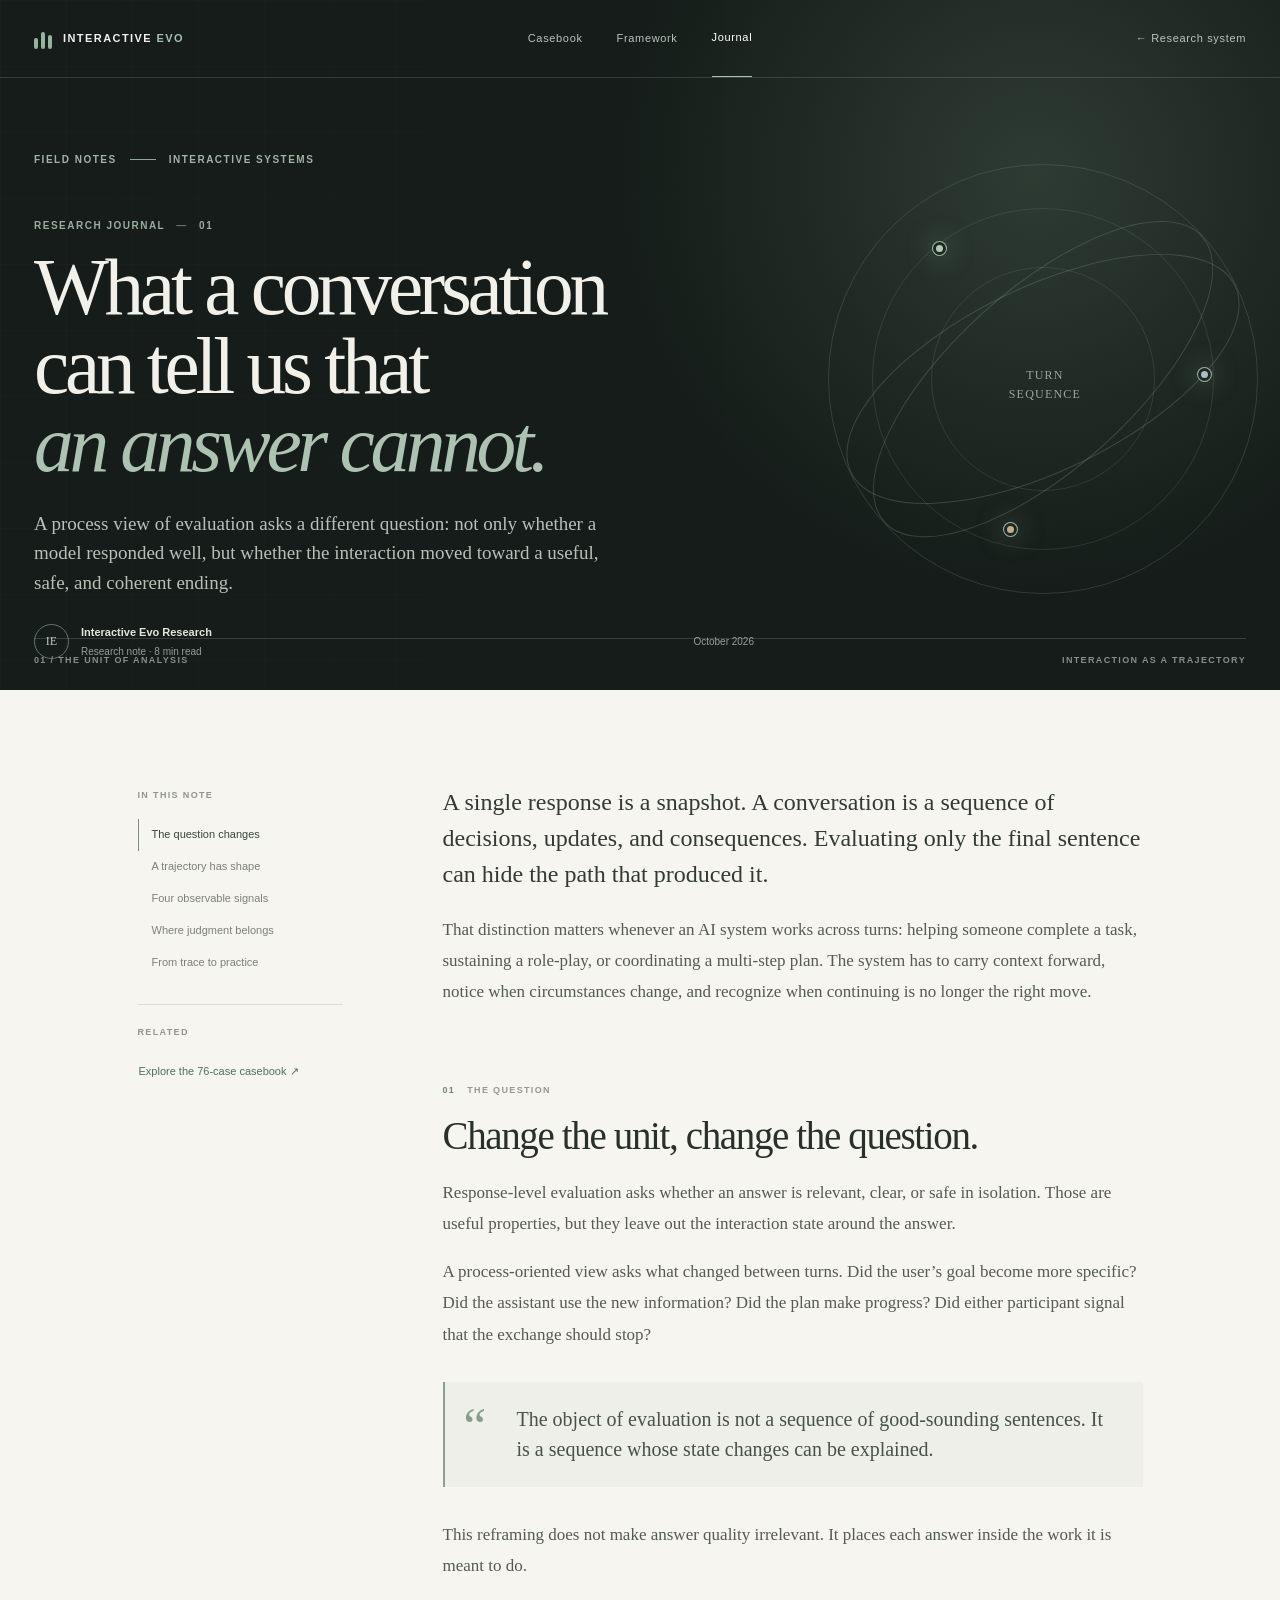
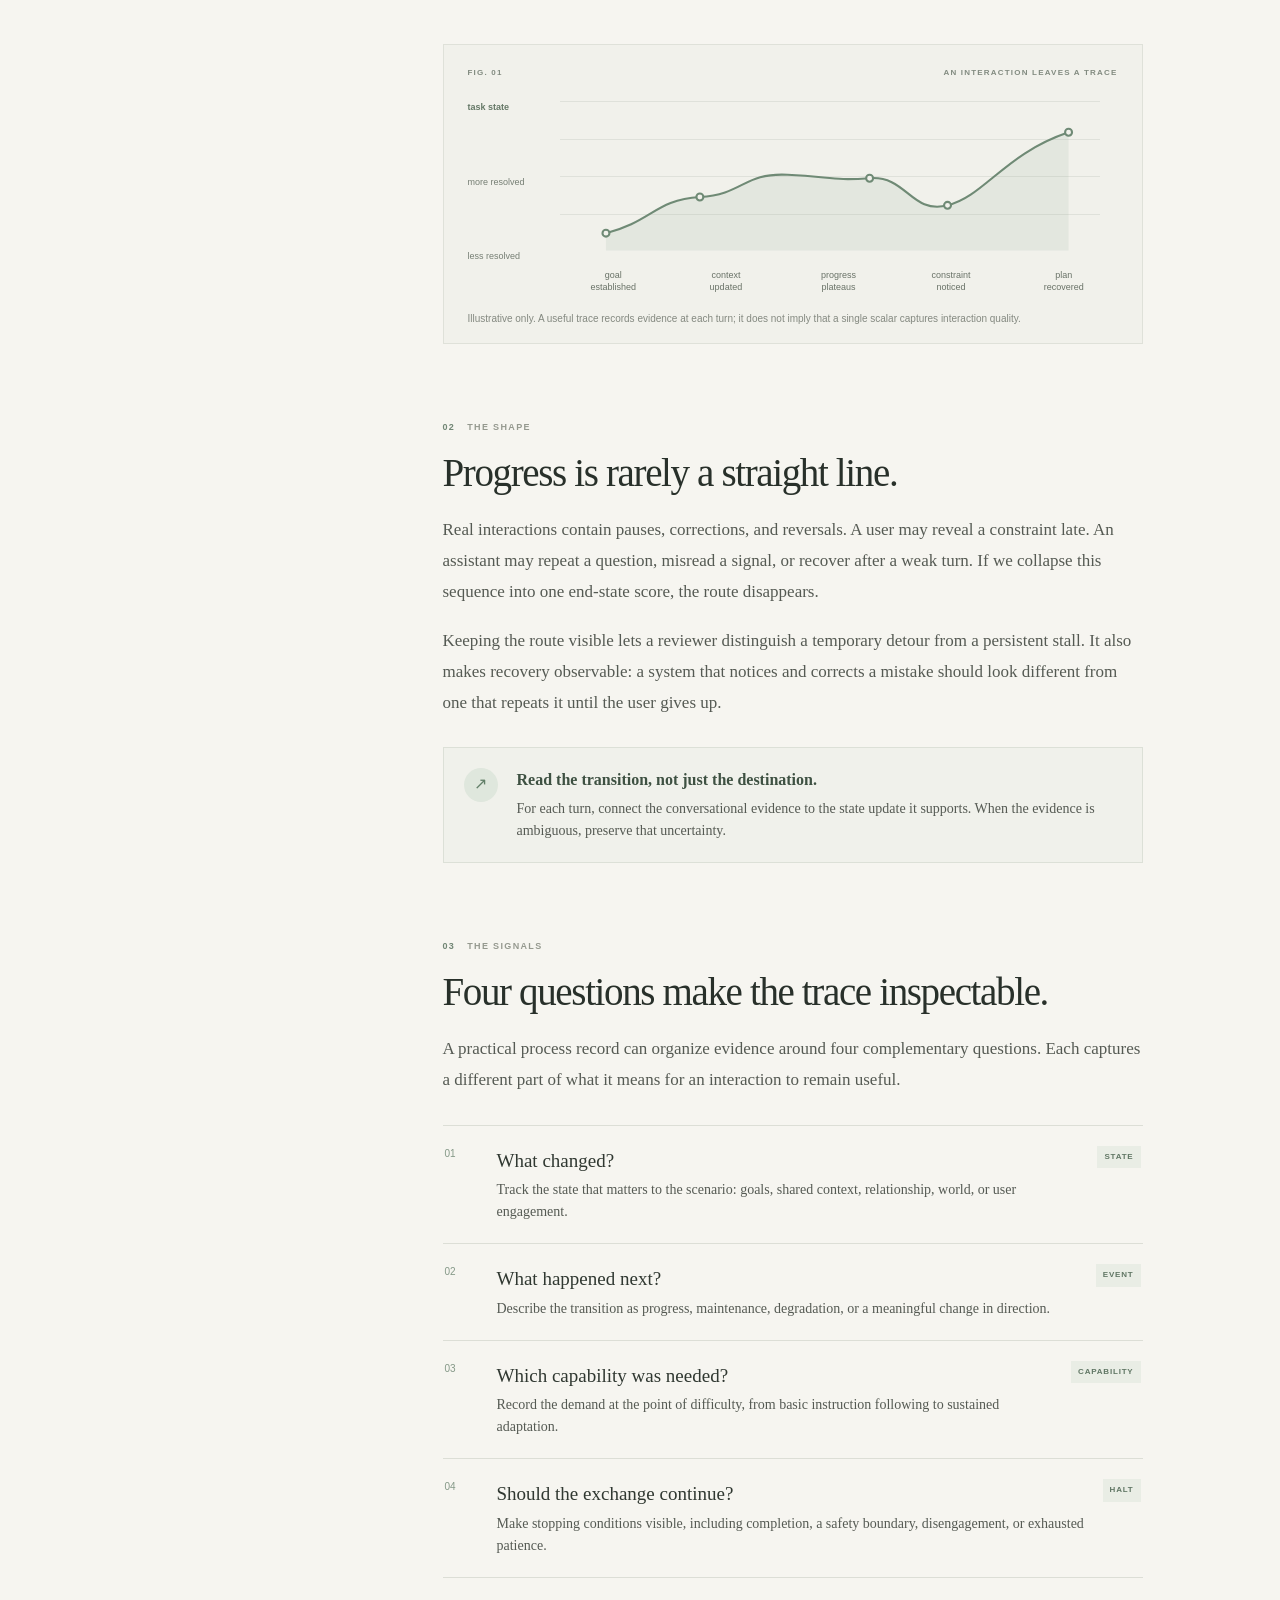
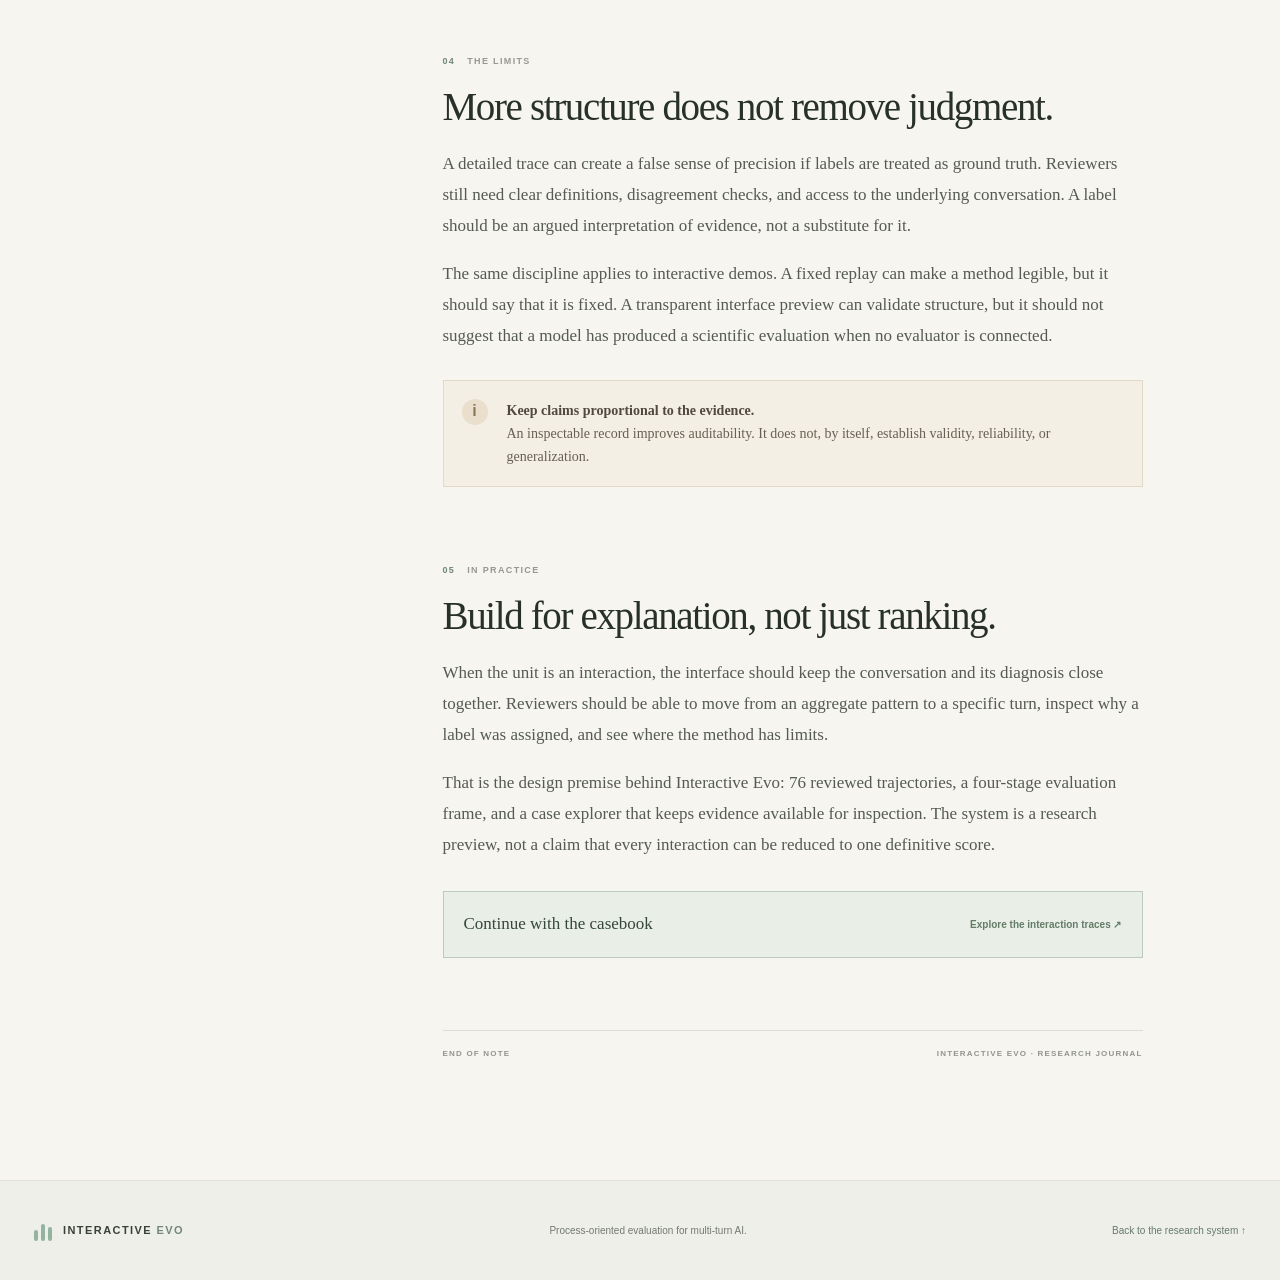
==== research.html @ 6bf9aa7a "Add research journal and Pages deployment guidance" ====
<!doctype html>
<html lang="en">
<head>
  <meta charset="utf-8" />
  <meta name="viewport" content="width=device-width, initial-scale=1" />
  <meta name="description" content="Research notes on evaluating multi-turn AI interactions as trajectories, not isolated answers." />
  <meta name="theme-color" content="#f6f5f0" />
  <link rel="icon" href="./assets/favicon.svg" type="image/svg+xml" />
  <link rel="stylesheet" href="./styles.css" />
  <link rel="stylesheet" href="./research.css" />
  <title>Research Journal — Interactive Evo</title>
</head>
<body class="journal-page">
  <a class="skip-link" href="#article">Skip to article</a>
  <header class="journal-header">
    <a class="journal-brand" href="./index.html"><span class="brand-glyph" aria-hidden="true"><i></i><i></i><i></i></span><span>INTERACTIVE <b>EVO</b></span></a>
    <nav aria-label="Primary navigation"><a href="./index.html#cases">Casebook</a><a href="./index.html#framework">Framework</a><a class="current" href="./research.html">Journal</a></nav>
    <a class="journal-back" href="./index.html">← Research system</a>
  </header>

  <main id="article">
    <section class="journal-hero">
      <div class="journal-hero-inner">
        <div class="journal-kicker"><span>FIELD NOTES</span><i></i><span>INTERACTIVE SYSTEMS</span></div>
        <p class="journal-series">RESEARCH JOURNAL <span>—</span> 01</p>
        <h1>What a conversation<br />can tell us that<br /><em>an answer cannot.</em></h1>
        <p class="journal-deck">A process view of evaluation asks a different question: not only whether a model responded well, but whether the interaction moved toward a useful, safe, and coherent ending.</p>
        <div class="journal-byline"><div class="author-mark">IE</div><div><strong>Interactive Evo Research</strong><span>Research note · 8 min read</span></div><time datetime="2026-10">October 2026</time></div>
      </div>
      <div class="hero-orbit" aria-hidden="true"><div class="orbit-ring ring-one"></div><div class="orbit-ring ring-two"></div><div class="orbit-node node-a"></div><div class="orbit-node node-b"></div><div class="orbit-node node-c"></div><span>turn<br />sequence</span></div>
      <div class="journal-hero-foot"><span>01 / THE UNIT OF ANALYSIS</span><span>INTERACTION AS A TRAJECTORY</span></div>
    </section>

    <div class="article-layout">
      <aside class="article-aside"><p class="aside-label">IN THIS NOTE</p><a class="active" href="#question">The question changes</a><a href="#trajectory">A trajectory has shape</a><a href="#signals">Four observable signals</a><a href="#limits">Where judgment belongs</a><a href="#practice">From trace to practice</a><div class="aside-rule"></div><p class="aside-label">RELATED</p><a class="related-link" href="./index.html#cases">Explore the 76-case casebook ↗</a></aside>

      <article class="article-body">
        <p class="article-lead">A single response is a snapshot. A conversation is a sequence of decisions, updates, and consequences. Evaluating only the final sentence can hide the path that produced it.</p>
        <p>That distinction matters whenever an AI system works across turns: helping someone complete a task, sustaining a role-play, or coordinating a multi-step plan. The system has to carry context forward, notice when circumstances change, and recognize when continuing is no longer the right move.</p>

        <section id="question" class="article-section"><div class="section-marker">01 <span>THE QUESTION</span></div><h2>Change the unit, change the question.</h2><p>Response-level evaluation asks whether an answer is relevant, clear, or safe in isolation. Those are useful properties, but they leave out the interaction state around the answer.</p><p>A process-oriented view asks what changed between turns. Did the user’s goal become more specific? Did the assistant use the new information? Did the plan make progress? Did either participant signal that the exchange should stop?</p>
          <blockquote><span>“</span><p>The object of evaluation is not a sequence of good-sounding sentences. It is a sequence whose state changes can be explained.</p></blockquote>
          <p>This reframing does not make answer quality irrelevant. It places each answer inside the work it is meant to do.</p>
        </section>

        <figure class="trajectory-figure"><div class="figure-heading"><span>FIG. 01</span><span>AN INTERACTION LEAVES A TRACE</span></div><div class="trajectory-plot"><div class="plot-y"><span>task state</span><i>more resolved</i><i>less resolved</i></div><div class="plot-main"><div class="plot-grid"><i></i><i></i><i></i><i></i></div><svg viewBox="0 0 720 230" role="img" aria-label="Illustrative interaction trajectory showing progress, a plateau and recovery"><path class="plot-area" d="M25 190 C90 174 96 142 160 138 S222 103 286 106 S350 115 404 111 S463 163 516 150 S598 76 690 45 L690 215 L25 215 Z"/><path class="plot-line" d="M25 190 C90 174 96 142 160 138 S222 103 286 106 S350 115 404 111 S463 163 516 150 S598 76 690 45"/><circle cx="25" cy="190" r="5"/><circle cx="160" cy="138" r="5"/><circle cx="404" cy="111" r="5"/><circle cx="516" cy="150" r="5"/><circle cx="690" cy="45" r="5"/></svg><div class="plot-labels"><span>goal<br />established</span><span>context<br />updated</span><span>progress<br />plateaus</span><span>constraint<br />noticed</span><span>plan<br />recovered</span></div></div></div><figcaption>Illustrative only. A useful trace records evidence at each turn; it does not imply that a single scalar captures interaction quality.</figcaption></figure>

        <section id="trajectory" class="article-section"><div class="section-marker">02 <span>THE SHAPE</span></div><h2>Progress is rarely a straight line.</h2><p>Real interactions contain pauses, corrections, and reversals. A user may reveal a constraint late. An assistant may repeat a question, misread a signal, or recover after a weak turn. If we collapse this sequence into one end-state score, the route disappears.</p><p>Keeping the route visible lets a reviewer distinguish a temporary detour from a persistent stall. It also makes recovery observable: a system that notices and corrects a mistake should look different from one that repeats it until the user gives up.</p><div class="note-card"><span class="note-icon">↗</span><div><strong>Read the transition, not just the destination.</strong><p>For each turn, connect the conversational evidence to the state update it supports. When the evidence is ambiguous, preserve that uncertainty.</p></div></div></section>

        <section id="signals" class="article-section"><div class="section-marker">03 <span>THE SIGNALS</span></div><h2>Four questions make the trace inspectable.</h2><p>A practical process record can organize evidence around four complementary questions. Each captures a different part of what it means for an interaction to remain useful.</p><div class="signal-list"><article><span>01</span><div><h3>What changed?</h3><p>Track the state that matters to the scenario: goals, shared context, relationship, world, or user engagement.</p></div><b>STATE</b></article><article><span>02</span><div><h3>What happened next?</h3><p>Describe the transition as progress, maintenance, degradation, or a meaningful change in direction.</p></div><b>EVENT</b></article><article><span>03</span><div><h3>Which capability was needed?</h3><p>Record the demand at the point of difficulty, from basic instruction following to sustained adaptation.</p></div><b>CAPABILITY</b></article><article><span>04</span><div><h3>Should the exchange continue?</h3><p>Make stopping conditions visible, including completion, a safety boundary, disengagement, or exhausted patience.</p></div><b>HALT</b></article></div></section>

        <section id="limits" class="article-section"><div class="section-marker">04 <span>THE LIMITS</span></div><h2>More structure does not remove judgment.</h2><p>A detailed trace can create a false sense of precision if labels are treated as ground truth. Reviewers still need clear definitions, disagreement checks, and access to the underlying conversation. A label should be an argued interpretation of evidence, not a substitute for it.</p><p>The same discipline applies to interactive demos. A fixed replay can make a method legible, but it should say that it is fixed. A transparent interface preview can validate structure, but it should not suggest that a model has produced a scientific evaluation when no evaluator is connected.</p><div class="caution-card"><div class="caution-mark">i</div><p><strong>Keep claims proportional to the evidence.</strong><br />An inspectable record improves auditability. It does not, by itself, establish validity, reliability, or generalization.</p></div></section>

        <section id="practice" class="article-section"><div class="section-marker">05 <span>IN PRACTICE</span></div><h2>Build for explanation, not just ranking.</h2><p>When the unit is an interaction, the interface should keep the conversation and its diagnosis close together. Reviewers should be able to move from an aggregate pattern to a specific turn, inspect why a label was assigned, and see where the method has limits.</p><p>That is the design premise behind Interactive Evo: 76 reviewed trajectories, a four-stage evaluation frame, and a case explorer that keeps evidence available for inspection. The system is a research preview, not a claim that every interaction can be reduced to one definitive score.</p><a class="article-cta" href="./index.html#cases"><span>Continue with the casebook</span><b>Explore the interaction traces ↗</b></a></section>

        <div class="article-end"><span>END OF NOTE</span><span>INTERACTIVE EVO · RESEARCH JOURNAL</span></div>
      </article>
    </div>
  </main>
  <footer class="journal-footer"><a class="journal-brand" href="./index.html"><span class="brand-glyph" aria-hidden="true"><i></i><i></i><i></i></span><span>INTERACTIVE <b>EVO</b></span></a><p>Process-oriented evaluation for multi-turn AI.</p><a href="./index.html">Back to the research system ↑</a></footer>
</body>
</html>
---- styles.css ----
:root {
  --ink: #182022;
  --muted: #667173;
  --line: #d7dfdc;
  --paper: #f3f5f2;
  --white: #ffffff;
  --night: #090d0f;
  --night-soft: #10171a;
  --blue: #76a9d1;
  --blue-deep: #427ba5;
  --green: #7fa590;
  --green-dark: #587666;
  --sand: #b69a7e;
  --purple: #9a88a3;
  --red: #b66f68;
  --radius: 20px;
  --shadow: 0 26px 70px rgba(18, 28, 30, .11);
}

* { box-sizing: border-box; }
html { scroll-behavior: smooth; }
body { margin: 0; background: var(--paper); color: var(--ink); font: 16px/1.55 Inter, ui-sans-serif, -apple-system, BlinkMacSystemFont, "Segoe UI", sans-serif; -webkit-font-smoothing: antialiased; }
button, input, select, textarea { font: inherit; }
button, a { color: inherit; }
button { cursor: pointer; }
:focus-visible { outline: 3px solid #82b7df; outline-offset: 3px; }
[hidden] { display: none !important; }
.skip-link { position: fixed; left: 14px; top: -90px; z-index: 100; padding: 11px 15px; border-radius: 8px; background: white; }
.skip-link:focus { top: 14px; }
.section-shell { width: min(1240px, calc(100% - 64px)); margin: 0 auto; }
.section-index { padding-top: 102px; color: #778281; font-size: 12px; font-weight: 800; letter-spacing: .16em; }
.eyebrow { margin: 0 0 18px; color: var(--blue-deep); font-size: 12px; font-weight: 800; letter-spacing: .15em; }
.text-link { font-size: 12px; font-weight: 750; letter-spacing: .08em; text-decoration: none; text-transform: uppercase; }
.button { display: inline-flex; align-items: center; justify-content: center; gap: 24px; min-height: 50px; padding: 0 20px; border: 1px solid #5f98c7; border-radius: 9px; background: #5f98c7; color: white; font-size: 14px; font-weight: 750; text-decoration: none; transition: transform .2s, background .2s, border-color .2s; }
.button:hover { transform: translateY(-2px); background: #70a9d5; border-color: #70a9d5; }
.button-secondary { border-color: rgba(255, 255, 255, .25); background: rgba(255, 255, 255, .04); }
.button-compact { min-height: 40px; padding: 0 15px; font-size: 12px; }

.site-header { position: fixed; z-index: 50; inset: 0 0 auto; height: 72px; display: grid; grid-template-columns: 1fr auto 1fr; align-items: center; padding: 0 max(26px, calc((100vw - 1380px) / 2)); border-bottom: 1px solid rgba(255, 255, 255, .08); background: rgba(8, 12, 14, .86); color: #eef3f0; backdrop-filter: blur(18px); }
.brand { display: inline-flex; align-items: center; gap: 11px; width: max-content; color: inherit; font-size: 13px; font-weight: 800; letter-spacing: .11em; text-decoration: none; }
.brand b { color: #7eb0d5; }
.brand-glyph { display: grid; grid-template-columns: repeat(3, 5px); align-items: end; gap: 3px; height: 21px; }
.brand-glyph i { display: block; width: 5px; height: 10px; border-radius: 4px; background: var(--green); }
.brand-glyph i:nth-child(2) { height: 20px; background: var(--blue); }
.brand-glyph i:nth-child(3) { height: 15px; background: var(--purple); }
.site-header nav { display: flex; gap: 34px; }
.site-header nav a { color: #c8d0ce; font-size: 12px; font-weight: 700; letter-spacing: .09em; text-decoration: none; text-transform: uppercase; }
.site-header nav a:hover { color: white; }
.header-actions { display: flex; align-items: center; justify-content: flex-end; gap: 24px; }

.hero { position: relative; overflow: hidden; min-height: 820px; padding: 138px 0 0; background: var(--night); color: #edf2ef; }
.hero:after { content: ""; position: absolute; top: -220px; right: -250px; width: 850px; height: 850px; border-radius: 50%; background: radial-gradient(circle, rgba(70, 132, 179, .2), transparent 67%); pointer-events: none; }
.hero-grid { position: absolute; inset: 72px 0 0; opacity: .13; background-image: linear-gradient(rgba(255, 255, 255, .1) 1px, transparent 1px), linear-gradient(90deg, rgba(255, 255, 255, .1) 1px, transparent 1px); background-size: 72px 72px; mask-image: linear-gradient(to bottom, black 5%, transparent 86%); }
.hero-inner { position: relative; z-index: 1; display: grid; grid-template-columns: 1.02fr .98fr; align-items: center; gap: 72px; width: min(1240px, calc(100% - 64px)); min-height: 560px; margin: 0 auto; padding-bottom: 64px; }
.hero .eyebrow { color: #8db9d9; }
.hero .eyebrow span { display: inline-block; width: 25px; height: 1px; margin-right: 9px; background: currentColor; vertical-align: middle; }
.hero h1 { margin: 0 0 28px; font-size: clamp(58px, 5.35vw, 82px); font-weight: 570; letter-spacing: -.058em; line-height: 1.02; }
.hero h1 em, .section-heading h2 em, .thesis-heading h2 em, .api-copy h2 em { color: #9dc2c2; font-family: Georgia, serif; font-weight: 400; }
.hero-lede { max-width: 670px; margin: 0 0 32px; color: #aeb8b8; font-size: 18px; line-height: 1.72; }
.hero-actions { display: flex; flex-wrap: wrap; gap: 12px; }
.status-line { display: flex; align-items: center; gap: 10px; margin-top: 23px; color: #899496; font-size: 13px; }
.live-dot { width: 8px; height: 8px; border-radius: 50%; background: #75a78c; box-shadow: 0 0 0 5px rgba(117, 167, 140, .13); }

.hero-demo { position: relative; border: 1px solid rgba(151, 182, 190, .25); border-radius: 20px; padding: 20px; background: rgba(15, 22, 25, .93); box-shadow: 0 38px 120px rgba(0, 0, 0, .44); }
.demo-topline, .demo-foot { display: flex; align-items: center; justify-content: space-between; gap: 15px; }
.demo-topline > div { display: flex; flex-direction: column; gap: 4px; }
.demo-topline span, .demo-foot, .hero-trace span { color: #77878a; font-size: 10px; letter-spacing: .13em; }
.demo-topline strong { color: #c9d3d0; font-size: 13px; }
.icon-button { display: grid; place-items: center; width: 38px; height: 38px; border: 1px solid #344146; border-radius: 50%; background: transparent; color: #90a5a6; }
.hero-dialogue { min-height: 182px; margin-top: 18px; padding: 22px; border: 1px solid rgba(255, 255, 255, .08); border-radius: 15px; background: #0b1013; transition: opacity .25s, transform .25s; }
.hero-dialogue.changing { opacity: .25; transform: translateY(5px); }
.hero-message { display: grid; grid-template-columns: 38px 1fr; align-items: start; gap: 13px; }
.hero-message span { display: grid; place-items: center; width: 36px; height: 36px; border-radius: 9px; background: #213c4d; color: #b9d9ee; font-size: 11px; font-weight: 800; }
.hero-message.assistant span { background: #233c34; color: #b2d7c3; }
.hero-message p { margin: 7px 0 0; color: #dce3e0; font-size: 14px; line-height: 1.55; }
.signal-path { display: flex; flex-direction: column; gap: 5px; margin: 7px 0 7px 17px; }
.signal-path i { width: 2px; height: 4px; border-radius: 2px; background: #536266; }
.hero-trace { display: grid; grid-template-columns: 1fr 1fr; gap: 10px; margin-top: 10px; }
.hero-trace div { min-height: 86px; padding: 16px; border: 1px solid rgba(255, 255, 255, .08); border-radius: 13px; background: #10171a; }
.hero-trace strong { display: block; margin-top: 10px; color: #d6dedb; font-size: 13px; }
.hero-progress { display: grid; grid-template-columns: repeat(5, 1fr); gap: 7px; margin: 16px 1px; }
.hero-progress button { height: 4px; padding: 0; border: 0; border-radius: 3px; background: #2d383c; }
.hero-progress button.active { background: #76a4c7; }
.hero-progress button.past { background: #607c70; }
.demo-foot b { color: #79a98f; font-size: 9px; }
.hero-proof { position: relative; z-index: 1; display: grid; grid-template-columns: repeat(4, 1fr); width: min(1240px, calc(100% - 64px)); margin: 0 auto; border-top: 1px solid rgba(255, 255, 255, .12); }
.hero-proof div { display: flex; align-items: baseline; gap: 13px; min-height: 100px; padding: 26px 28px; border-right: 1px solid rgba(255, 255, 255, .1); }
.hero-proof div:first-child { padding-left: 0; }
.hero-proof div:last-child { border-right: 0; }
.hero-proof strong { font-size: 32px; font-weight: 520; }
.hero-proof span { color: #8c9799; font-size: 13px; }

.section-heading { display: grid; grid-template-columns: 1.2fr .8fr; align-items: end; gap: 86px; padding: 34px 0 48px; }
.section-heading h2, .thesis-heading h2, .api-copy h2 { margin: 0; font-size: clamp(42px, 4.4vw, 64px); font-weight: 540; letter-spacing: -.047em; line-height: 1.08; }
.section-heading > p, .section-side > p, .thesis-heading > p, .api-copy > p { margin: 0; color: var(--muted); font-size: 17px; line-height: 1.75; }
.section-side { display: grid; gap: 25px; }

.case-section { padding-bottom: 110px; background: #f3f5f2; }
.view-switch { display: inline-flex; width: max-content; padding: 5px; border: 1px solid #ccd5d1; border-radius: 11px; background: #e7ebe8; }
.view-switch-button { min-height: 41px; padding: 0 17px; border: 0; border-radius: 8px; background: transparent; color: #687472; font-size: 13px; font-weight: 750; }
.view-switch-button.active { background: #172124; color: #f0f4f1; box-shadow: 0 7px 18px rgba(22, 31, 34, .15); }
.collection-strip { display: grid; grid-template-columns: repeat(4, 1fr); margin-bottom: 18px; border: 1px solid var(--line); border-radius: 16px; overflow: hidden; background: white; }
.collection-card { position: relative; min-height: 132px; padding: 20px 22px; border: 0; border-right: 1px solid var(--line); background: white; color: var(--ink); text-align: left; }
.collection-card:last-child { border-right: 0; }
.collection-card:after { content: ""; position: absolute; right: 19px; bottom: 18px; width: 7px; height: 7px; border-radius: 50%; background: #cad2cf; }
.collection-card.active { background: #172124; color: white; }
.collection-card.active:after { background: #7eaa94; box-shadow: 0 0 0 5px rgba(126, 170, 148, .13); }
.collection-card span { display: block; color: #7b8784; font-size: 11px; font-weight: 800; letter-spacing: .12em; }
.collection-card.active span { color: #9eadaa; }
.collection-card strong { display: block; margin: 10px 0 0; font-size: 32px; font-weight: 550; }
.collection-card small { color: #7e8987; font-size: 13px; }
.workspace-panel { animation: fade-in .3s ease; }
.case-toolbar { display: grid; grid-template-columns: minmax(320px, 1fr) 190px 170px 210px; gap: 9px; margin-bottom: 14px; }
.search-box { display: flex; align-items: center; gap: 10px; min-height: 50px; padding: 0 15px; border: 1px solid var(--line); border-radius: 10px; background: white; }
.search-box span { color: #678391; font-size: 19px; }
.search-box input { width: 100%; border: 0; outline: 0; color: var(--ink); background: transparent; font-size: 14px; }
.case-toolbar select { min-width: 0; padding: 0 13px; border: 1px solid var(--line); border-radius: 10px; background: white; color: #56625f; font-size: 13px; }
.case-workbench { display: grid; grid-template-columns: 390px 1fr; min-height: 720px; overflow: hidden; border: 1px solid #273136; border-radius: 18px; background: #101619; color: #e6ede9; box-shadow: 0 35px 95px rgba(13, 21, 23, .18); }
.case-browser { border-right: 1px solid #293337; background: #0d1215; }
.browser-head { display: flex; align-items: center; justify-content: space-between; min-height: 62px; padding: 0 19px; border-bottom: 1px solid #293337; color: #738185; font-size: 11px; letter-spacing: .08em; }
.browser-head b { color: white; font-size: 15px; }
.case-list { height: 658px; overflow: auto; padding: 7px 8px 16px; }
.case-item { width: 100%; padding: 17px 14px; border: 0; border-bottom: 1px solid #232c30; background: transparent; color: #ced7d3; text-align: left; transition: background .18s, transform .18s; }
.case-item:hover, .case-item.active { border-color: transparent; border-radius: 10px; background: #182226; transform: translateX(2px); }
.case-item-top { display: flex; justify-content: space-between; color: #819094; font-size: 11px; letter-spacing: .07em; }
.case-item strong { display: block; overflow: hidden; margin: 8px 0 6px; font-size: 14px; font-weight: 650; line-height: 1.4; text-overflow: ellipsis; white-space: nowrap; }
.case-item p { overflow: hidden; margin: 0; color: #7d8c8f; font-size: 12px; text-overflow: ellipsis; white-space: nowrap; }
.case-stage { display: flex; flex-direction: column; min-width: 0; }
.case-stage-head { display: flex; align-items: center; justify-content: space-between; gap: 25px; min-height: 112px; padding: 22px 28px; border-bottom: 1px solid #293337; }
.case-stage-head span { color: #7e8d91; font-size: 11px; letter-spacing: .12em; }
.case-stage-head h3 { display: -webkit-box; max-width: 670px; overflow: hidden; margin: 7px 0 0; color: #eff3f1; font-size: 19px; font-weight: 620; line-height: 1.45; -webkit-box-orient: vertical; -webkit-line-clamp: 2; }
.case-meta { display: flex; gap: 8px; overflow-x: auto; padding: 13px 28px; border-bottom: 1px solid #293337; }
.case-meta span { padding: 7px 10px; border: 1px solid #303c40; border-radius: 99px; color: #98a6a3; font-size: 11px; white-space: nowrap; }
.case-tabs { display: flex; gap: 28px; padding: 0 28px; border-bottom: 1px solid #293337; }
.case-tab { padding: 16px 0 14px; border: 0; border-bottom: 2px solid transparent; background: transparent; color: #7b898d; font-size: 12px; font-weight: 760; letter-spacing: .08em; text-transform: uppercase; }
.case-tab.active { border-color: #78a7ca; color: white; }
.case-view { height: 510px; overflow: auto; padding: 25px 28px; }
.loading-state { display: grid; min-height: 220px; place-items: center; color: #758488; }
.loading-state i { width: 25px; height: 25px; border: 2px solid #354147; border-top-color: #78a4c6; border-radius: 50%; animation: spin 1s linear infinite; }
.transcript-view { display: flex; flex-direction: column; gap: 15px; }
.message { max-width: 86%; padding: 15px 17px; border: 1px solid #2b373b; border-radius: 14px; background: #11191c; }
.message.assistant { align-self: flex-end; border-color: #2a4137; background: #14201c; }
.message header { display: flex; justify-content: space-between; margin-bottom: 8px; color: #7f8e92; font-size: 11px; font-weight: 750; letter-spacing: .07em; }
.message p { display: -webkit-box; overflow: hidden; margin: 0; color: #ccd5d1; font-size: 14px; line-height: 1.65; white-space: pre-line; -webkit-box-orient: vertical; -webkit-line-clamp: 5; }
.message.expanded p { -webkit-line-clamp: unset; }
.message button { padding: 9px 0 0; border: 0; background: transparent; color: #80accb; font-size: 12px; }
.brief-view { display: grid; grid-template-columns: 1fr 1fr; gap: 14px; }
.brief-card { padding: 19px; border: 1px solid #2b373b; border-radius: 12px; background: #11191c; }
.brief-card:first-child { grid-column: 1 / -1; }
.brief-card span { color: #7fa4b5; font-size: 11px; font-weight: 800; letter-spacing: .12em; }
.brief-card p { color: #b9c4c0; font-size: 14px; line-height: 1.7; }
.diagnosis-view { display: grid; gap: 11px; }
.diagnosis-row { display: grid; grid-template-columns: 62px 1fr 155px; align-items: center; gap: 16px; padding: 13px; border: 1px solid #2b373b; border-radius: 11px; background: #11191c; transition: opacity .2s, transform .2s; }
.diagnosis-turn { color: #879598; font-size: 11px; }
.level-strip { display: grid; grid-template-columns: repeat(6, 1fr); gap: 5px; }
.level-strip i { display: grid; height: 31px; place-items: center; border-radius: 6px; color: white; font-size: 10px; font-style: normal; }
.diagnosis-note { text-align: right; }
.diagnosis-note strong { display: block; color: #d1d9d6; font-size: 12px; }
.diagnosis-note small { color: #7e8c8f; font-size: 11px; }
.replaying .diagnosis-row { opacity: .22; }
.replaying .diagnosis-row.replay-active { opacity: 1; transform: translateX(5px); border-color: #71a0c1; }
.integrity-note { display: flex; align-items: center; gap: 10px; margin: 17px 0 0; color: #6e7977; font-size: 13px; }
.integrity-note span { color: #709d84; }

.try-demo { display: grid; grid-template-columns: .95fr 1.05fr; min-height: 590px; overflow: hidden; border: 1px solid #273136; border-radius: 18px; background: #101619; color: #e8eeeb; box-shadow: 0 35px 95px rgba(13, 21, 23, .18); }
.try-input { padding: 32px; border-right: 1px solid #2a3438; }
.try-heading { display: flex; justify-content: space-between; margin-bottom: 30px; color: #7c8b8e; font-size: 12px; font-weight: 800; letter-spacing: .12em; }
.try-heading small { color: #7fa38e; font-size: 12px; letter-spacing: 0; }
.try-input label { display: block; margin-bottom: 10px; color: #d7dfdc; font-size: 17px; font-weight: 650; }
.try-input textarea { width: 100%; min-height: 300px; resize: vertical; padding: 18px; border: 1px solid #344146; border-radius: 12px; outline: 0; background: #0b1113; color: #cbd5d1; font: 14px/1.7 ui-monospace, SFMono-Regular, Menlo, monospace; }
.try-input textarea:focus { border-color: #6699bc; }
.try-actions { display: flex; align-items: center; gap: 17px; margin-top: 16px; }
.quiet-button { border: 0; background: transparent; color: #8ba3a4; font-size: 13px; text-decoration: underline; text-underline-offset: 4px; }
.try-input > p { margin: 20px 0 0; color: #7d8b8e; font-size: 13px; line-height: 1.6; }
.try-output { padding: 32px; background: #0c1114; }
.try-output-empty { display: flex; min-height: 500px; flex-direction: column; align-items: center; justify-content: center; text-align: center; }
.try-output-empty > span { display: grid; width: 55px; height: 55px; place-items: center; border: 1px solid #344246; border-radius: 50%; color: #7ba6c5; }
.try-output-empty h3 { margin: 21px 0 8px; font-size: 25px; }
.try-output-empty p { max-width: 420px; color: #7e8c8f; font-size: 15px; }
.preview-result { display: flex; flex-direction: column; gap: 14px; }
.preview-result header { display: flex; align-items: center; justify-content: space-between; padding-bottom: 19px; border-bottom: 1px solid #2b3539; }
.preview-result header span { color: #7ca38d; font-size: 11px; font-weight: 800; letter-spacing: .1em; }
.preview-result header b { font-size: 14px; }
.preview-stage { display: grid; grid-template-columns: 44px 1fr auto; align-items: center; gap: 14px; padding: 15px; border: 1px solid #2d393d; border-radius: 12px; background: #11191c; }
.preview-stage > i { display: grid; width: 38px; height: 38px; place-items: center; border-radius: 9px; background: #1b3544; color: #a9d0eb; font-style: normal; font-weight: 800; }
.preview-stage:nth-of-type(3) > i { background: #203930; color: #afd3be; }
.preview-stage:nth-of-type(4) > i { background: #392f28; color: #d2b99f; }
.preview-stage b { display: block; font-size: 14px; }
.preview-stage span { color: #7f8d90; font-size: 12px; }
.preview-stage strong { color: #a9b5b2; font-size: 13px; }
.preview-signals { display: grid; grid-template-columns: repeat(3, 1fr); gap: 9px; }
.preview-signals div { padding: 14px; border-radius: 10px; background: #151e21; }
.preview-signals span { display: block; color: #748488; font-size: 10px; letter-spacing: .09em; }
.preview-signals b { display: block; margin-top: 5px; font-size: 18px; }
.preview-note { padding: 14px; border-left: 3px solid #856f91; background: #18161b; color: #a6a0a9; font-size: 12px; line-height: 1.55; }
.demo-contract { display: flex; align-items: center; justify-content: center; gap: 18px; margin-top: 16px; padding: 18px; border: 1px solid var(--line); border-radius: 12px; background: white; color: #66716f; font-size: 13px; }
.demo-contract span:first-child { color: #243034; font-family: ui-monospace, SFMono-Regular, Menlo, monospace; }
.demo-contract b { color: #4d83a6; }
.demo-contract i { color: #a0aaa7; font-style: normal; }

.thesis { padding-bottom: 112px; background: white; }
.thesis-heading { display: grid; grid-template-columns: 1.25fr .75fr; align-items: end; gap: 80px; padding: 38px 0 56px; }
.thesis-heading h2 em { color: #678476; font-family: Georgia, serif; font-weight: 400; }
.comparison { display: grid; grid-template-columns: 1fr 120px 1.25fr; align-items: stretch; }
.score-card, .trace-card { min-height: 380px; padding: 28px; border: 1px solid var(--line); border-radius: 18px; background: #f8faf8; }
.trace-card { border-color: #9bb7a8; background: white; box-shadow: var(--shadow); }
.card-label { display: flex; align-items: center; justify-content: space-between; color: #7e8987; font-size: 12px; font-weight: 750; letter-spacing: .1em; }
.card-label b { color: #697472; font-size: 12px; font-weight: 650; letter-spacing: 0; }
.score-main { display: flex; align-items: flex-end; gap: 25px; padding: 49px 0 44px; }
.score-main > strong { color: #50605b; font-size: 84px; font-weight: 530; letter-spacing: -.07em; line-height: .8; }
.score-main div { display: flex; flex-direction: column; gap: 4px; }
.score-main div b { font-size: 20px; }
.score-main div span { color: #778280; font-size: 14px; }
.blind-spot { display: grid; grid-template-columns: 46px 1fr; gap: 15px; padding: 20px; border-radius: 12px; background: #4f5554; color: white; }
.blind-spot i { display: grid; width: 42px; height: 42px; place-items: center; border: 1px solid rgba(255, 255, 255, .25); border-radius: 50%; font-style: normal; }
.blind-spot b, .blind-spot span { display: block; }
.blind-spot b { margin-bottom: 4px; font-size: 16px; }
.blind-spot span { color: #ced3d2; font-size: 13px; }
.comparison-arrow { display: flex; flex-direction: column; align-items: center; justify-content: center; gap: 10px; color: #7b8984; }
.comparison-arrow span { font-size: 31px; }
.comparison-arrow small { font-size: 10px; font-weight: 800; letter-spacing: .12em; writing-mode: vertical-rl; }
.trace-rail { position: relative; display: grid; grid-template-columns: repeat(4, 1fr); gap: 0; padding: 57px 0 49px; }
.trace-rail:before { content: ""; position: absolute; top: 76px; right: 10%; left: 10%; height: 2px; background: #ccd6d1; }
.trace-step { position: relative; z-index: 1; display: flex; flex-direction: column; align-items: center; text-align: center; }
.trace-step i { display: grid; width: 42px; height: 42px; margin-bottom: 14px; place-items: center; border: 7px solid #eef4f0; border-radius: 50%; background: #75a087; color: white; font-size: 12px; font-style: normal; box-shadow: 0 0 0 1px #9bb7a8; }
.trace-step.warning i { background: #ad916f; box-shadow: 0 0 0 1px #c2ab90; }
.trace-step.failed i { background: #ad6861; box-shadow: 0 0 0 1px #c68a85; }
.trace-step b { font-size: 15px; }
.trace-step span { color: #7a8683; font-size: 12px; }
.trace-result { display: grid; grid-template-columns: 1fr auto; align-items: center; padding: 20px; border-radius: 12px; background: #e9f0ec; }
.trace-result span { color: #75827d; font-size: 10px; font-weight: 800; letter-spacing: .12em; }
.trace-result strong { display: block; grid-column: 1; margin-top: 3px; color: #3f574b; font-size: 18px; }
.trace-result b { grid-column: 2; grid-row: 1 / 3; color: #567664; font-size: 13px; }

.framework { padding-bottom: 115px; background: var(--paper); }
.framework-console { overflow: hidden; border: 1px solid #d1dad6; border-radius: 19px; background: white; box-shadow: var(--shadow); }
.framework-tabs { display: grid; grid-template-columns: repeat(4, 1fr); background: #eef1ef; }
.layer-tab { display: grid; grid-template-columns: 38px 1fr auto; align-items: center; gap: 13px; min-height: 100px; padding: 18px 20px; border: 0; border-right: 1px solid #d7dfdc; border-bottom: 3px solid transparent; background: transparent; color: #77817f; text-align: left; }
.layer-tab:last-child { border-right: 0; }
.layer-tab > i { display: grid; width: 34px; height: 34px; place-items: center; border-radius: 50%; background: #dfe6e2; color: #667370; font-size: 11px; font-style: normal; font-weight: 800; }
.layer-tab span { font-size: 17px; font-weight: 730; }
.layer-tab small { display: block; margin-top: 3px; color: #8a9492; font-size: 12px; font-weight: 500; }
.layer-tab > b { color: #9fa9a7; font-size: 16px; }
.layer-tab.active { border-bottom-color: var(--accent, #6e9fc3); background: white; color: #243032; }
.layer-tab.active > i { background: var(--accent, #6e9fc3); color: white; }
.layer-tab[data-layer="data"] { --accent: #758d7f; }
.layer-tab[data-layer="interaction"] { --accent: #668aa4; }
.layer-tab[data-layer="mechanism"] { --accent: #9a8068; }
.layer-tab[data-layer="diagnostics"] { --accent: #8b788f; }
.layer-panel { --accent: #758d7f; --wash: #edf2ee; display: grid; grid-template-columns: 100px .9fr 1.35fr; align-items: center; gap: 36px; min-height: 370px; padding: 43px; background: linear-gradient(135deg, var(--wash), white 58%); }
.layer-panel.interaction-panel { --accent: #668aa4; --wash: #eaf0f4; }
.layer-panel.mechanism-panel { --accent: #9a8068; --wash: #f3ede7; }
.layer-panel.diagnostics-panel { --accent: #8b788f; --wash: #f0ebf1; }
.layer-number { align-self: start; color: var(--accent); font-family: Georgia, serif; font-size: 84px; line-height: 1; opacity: .28; }
.layer-copy .eyebrow { color: var(--accent); }
.layer-copy h3 { max-width: 500px; margin: 0 0 15px; font-size: 30px; font-weight: 600; letter-spacing: -.025em; line-height: 1.2; }
.layer-copy > p:not(.eyebrow) { color: #66716f; font-size: 15px; line-height: 1.7; }
.layer-copy code { display: inline-block; margin-top: 16px; color: var(--accent); font-size: 12px; }
.flow-canvas { display: flex; align-items: center; justify-content: center; }
.flow-canvas span { display: flex; min-width: 120px; min-height: 118px; flex-direction: column; justify-content: space-between; padding: 17px; border: 1px solid color-mix(in srgb, var(--accent) 40%, white); border-radius: 14px; background: white; color: #364240; font-size: 14px; font-weight: 730; box-shadow: 0 10px 27px rgba(24, 34, 34, .05); }
.flow-canvas span i { color: var(--accent); font-size: 10px; font-style: normal; letter-spacing: .1em; }
.flow-canvas > b { padding: 0 7px; color: var(--accent); }

.evidence { padding: 78px 0; background: white; }
.evidence-grid { display: grid; grid-template-columns: repeat(4, 1fr); gap: 15px; }
.evidence-grid article { display: grid; grid-template-columns: 50px 1fr; gap: 17px; min-height: 190px; padding: 23px; border: 1px solid var(--line); border-radius: 15px; }
.evidence-grid article > i { display: grid; width: 46px; height: 46px; place-items: center; border-radius: 11px; background: #e6eef2; color: #4d7894; font-style: normal; font-weight: 800; }
.evidence-grid article:nth-child(2) > i { background: #e5eee9; color: #5f846f; }
.evidence-grid article:nth-child(3) > i { background: #eee8e1; color: #886d55; }
.evidence-grid article:nth-child(4) > i { background: #eee9ef; color: #7f6b86; }
.evidence-grid span { color: #87918f; font-size: 10px; font-weight: 800; letter-spacing: .12em; }
.evidence-grid h3 { margin: 9px 0 7px; font-size: 20px; }
.evidence-grid p { margin: 0; color: #6e7977; font-size: 13px; line-height: 1.6; }

.api-section { padding: 110px 0; background: var(--paper); }
.api-grid { display: grid; grid-template-columns: .9fr 1.1fr; align-items: center; gap: 75px; }
.api-copy h2 { font-size: clamp(41px, 4vw, 58px); }
.api-copy h2 em { color: #698579; }
.api-copy > p:not(.eyebrow) { margin-top: 24px; }
.endpoint-list { display: flex; flex-direction: column; gap: 8px; margin-top: 26px; }
.endpoint-list span { width: max-content; padding: 8px 11px; border: 1px solid #d2dad7; border-radius: 7px; background: white; color: #596562; font: 12px ui-monospace, SFMono-Regular, Menlo, monospace; }
.endpoint-list b { color: #4f82a3; }
.code-window { overflow: hidden; border-radius: 16px; background: #0e1518; color: #dae3df; box-shadow: var(--shadow); }
.code-window header { display: flex; align-items: center; justify-content: space-between; min-height: 52px; padding: 0 17px; border-bottom: 1px solid #2b3539; color: #829194; font-size: 11px; }
.code-window header > span { display: flex; gap: 5px; }
.code-window header i { width: 8px; height: 8px; border-radius: 50%; background: #465358; }
.code-window header button { padding: 5px 9px; border: 1px solid #344247; border-radius: 6px; background: transparent; color: #9aa7a4; font-size: 11px; }
.code-window pre { overflow: auto; margin: 0; padding: 30px; font: 13px/1.85 ui-monospace, SFMono-Regular, Menlo, monospace; }
.purple { color: #c3a7d0; }
.green { color: #8dc2a4; }
.comment { color: #6d7c7f; }

.paper-section { background: #dce8e2; }
.paper-inner { display: flex; min-height: 370px; align-items: center; justify-content: space-between; gap: 60px; }
.paper-inner h2 { margin: 0; font-size: clamp(40px, 4vw, 58px); font-weight: 540; letter-spacing: -.045em; line-height: 1.08; }
.paper-section .eyebrow { color: #5d7a68; }
.paper-actions { display: flex; flex-direction: column; align-items: flex-start; gap: 20px; }
.paper-actions .text-link { color: #4f6059; }
footer { display: flex; min-height: 105px; align-items: center; justify-content: space-between; padding: 0 max(30px, calc((100vw - 1240px) / 2)); background: #080c0e; color: #8b9799; font-size: 12px; }
footer .brand { color: #dde5e1; }

.reveal { opacity: 0; transform: translateY(14px); transition: opacity .6s ease, transform .6s ease; }
.reveal.visible { opacity: 1; transform: none; }
@keyframes spin { to { transform: rotate(360deg); } }
@keyframes fade-in { from { opacity: 0; transform: translateY(5px); } to { opacity: 1; transform: none; } }

@media (max-width: 1080px) {
  .site-header { grid-template-columns: 1fr auto; }
  .site-header nav { display: none; }
  .hero { padding-top: 125px; }
  .hero-inner { grid-template-columns: 1fr; gap: 45px; }
  .hero-copy { max-width: 830px; }
  .hero-demo { width: min(720px, 100%); }
  .section-heading, .thesis-heading, .api-grid { grid-template-columns: 1fr; gap: 28px; }
  .case-toolbar { grid-template-columns: 1fr 1fr 1fr; }
  .case-toolbar .search-box { grid-column: 1 / -1; }
  .case-workbench { grid-template-columns: 330px 1fr; }
  .comparison { grid-template-columns: 1fr; gap: 16px; }
  .comparison-arrow { flex-direction: row; height: 50px; }
  .comparison-arrow span { transform: rotate(90deg); }
  .comparison-arrow small { writing-mode: initial; }
  .layer-panel { grid-template-columns: 70px 1fr; }
  .flow-canvas { grid-column: 1 / -1; }
  .evidence-grid { grid-template-columns: 1fr 1fr; }
}

@media (max-width: 760px) {
  .section-shell, .hero-inner, .hero-proof { width: min(100% - 30px, 1240px); }
  .site-header { height: 64px; padding: 0 15px; }
  .header-actions .text-link { display: none; }
  .hero { min-height: auto; padding-top: 112px; }
  .hero-inner { padding-bottom: 38px; }
  .hero h1 { font-size: 47px; }
  .hero-lede { font-size: 16px; }
  .hero-proof { grid-template-columns: 1fr 1fr; }
  .hero-proof div { min-height: 80px; padding: 18px 10px; }
  .hero-proof div:nth-child(2) { border-right: 0; }
  .hero-proof strong { font-size: 26px; }
  .hero-proof span { font-size: 11px; }
  .hero-trace { grid-template-columns: 1fr; }
  .section-index { padding-top: 75px; }
  .section-heading h2, .thesis-heading h2, .api-copy h2 { font-size: 39px; }
  .collection-strip { grid-template-columns: 1fr 1fr; }
  .collection-card:nth-child(2) { border-right: 0; }
  .collection-card:nth-child(-n + 2) { border-bottom: 1px solid var(--line); }
  .case-toolbar { grid-template-columns: 1fr; }
  .case-toolbar .search-box { grid-column: auto; }
  .case-toolbar select { min-height: 48px; }
  .case-workbench { grid-template-columns: 1fr; }
  .case-browser { border-right: 0; border-bottom: 1px solid #293337; }
  .case-list { height: 300px; }
  .case-stage-head { align-items: flex-start; }
  .case-view { height: 560px; }
  .brief-view { grid-template-columns: 1fr; }
  .brief-card:first-child { grid-column: auto; }
  .diagnosis-row { grid-template-columns: 54px 1fr; }
  .diagnosis-note { grid-column: 2; text-align: left; }
  .try-demo { grid-template-columns: 1fr; }
  .try-input { border-right: 0; border-bottom: 1px solid #2a3438; }
  .demo-contract { align-items: stretch; flex-direction: column; }
  .demo-contract i { transform: rotate(90deg); text-align: center; }
  .framework-tabs { grid-template-columns: 1fr 1fr; }
  .layer-tab:nth-child(2) { border-right: 0; }
  .layer-panel { grid-template-columns: 1fr; padding: 28px; }
  .layer-number { display: none; }
  .flow-canvas { grid-column: auto; overflow-x: auto; justify-content: flex-start; }
  .flow-canvas span { min-width: 112px; }
  .evidence-grid { grid-template-columns: 1fr; }
  .paper-inner { min-height: 430px; align-items: flex-start; flex-direction: column; justify-content: center; }
  footer { flex-direction: column; gap: 14px; padding: 35px 20px; }
}

@media (prefers-reduced-motion: reduce) {
  html { scroll-behavior: auto; }
  .reveal { opacity: 1; transform: none; transition: none; }
  .loading-state i { animation: none; }
  .button, .hero-dialogue { transition: none; }
}
---- research.css ----
:root { --journal-paper: #f6f5f0; --journal-ink: #242824; --journal-muted: #73776f; --journal-green: #6e8577; --journal-line: #dcded6; }
.journal-page { background: var(--journal-paper); color: var(--journal-ink); font-family: Inter, ui-sans-serif, -apple-system, BlinkMacSystemFont, "Segoe UI", sans-serif; }
.journal-header { position: absolute; z-index: 5; top: 0; right: 0; left: 0; display: grid; grid-template-columns: 1fr auto 1fr; align-items: center; height: 78px; padding: 0 max(34px, calc((100vw - 1240px) / 2)); border-bottom: 1px solid rgba(255,255,255,.14); color: #f0f1ec; }
.journal-brand { display: inline-flex; width: max-content; align-items: center; gap: 11px; color: inherit; font-size: 11px; font-weight: 700; letter-spacing: .13em; text-decoration: none; }
.journal-brand b { color: #a5c0af; font-weight: 800; }
.journal-brand .brand-glyph { display: flex; height: 21px; align-items: end; gap: 3px; }
.journal-brand .brand-glyph i { display: block; width: 4px; border-radius: 4px; background: #93b49f; }
.journal-brand .brand-glyph i:nth-child(1) { height: 11px; }.journal-brand .brand-glyph i:nth-child(2) { height: 17px; }.journal-brand .brand-glyph i:nth-child(3) { height: 14px; }
.journal-header nav { display: flex; align-items: center; gap: 34px; height: 100%; }
.journal-header nav a, .journal-back { color: #bac3bc; font-size: 11px; letter-spacing: .06em; text-decoration: none; }
.journal-header nav a:hover, .journal-header nav .current { color: white; }
.journal-header nav .current { height: 100%; display: flex; align-items: center; border-bottom: 1px solid #a7c4b0; }
.journal-back { justify-self: end; }
.journal-hero { position: relative; min-height: 690px; overflow: hidden; padding: 152px max(34px, calc((100vw - 1240px) / 2)) 0; background: #151c19; color: #f1f0e9; }
.journal-hero:before { position: absolute; inset: 0; content: ""; opacity: .12; background-image: linear-gradient(rgba(221,229,216,.14) 1px, transparent 1px), linear-gradient(90deg, rgba(221,229,216,.14) 1px, transparent 1px); background-size: 66px 66px; mask-image: linear-gradient(90deg, black, transparent 79%); }
.journal-hero:after { position: absolute; top: -260px; right: -190px; width: 870px; height: 870px; content: ""; border-radius: 50%; background: radial-gradient(circle, rgba(108,140,119,.28), transparent 68%); }
.journal-hero-inner { position: relative; z-index: 2; width: min(720px, 68%); }
.journal-kicker, .journal-series, .journal-hero-foot, .aside-label, .section-marker, .figure-heading, .article-end { font-size: 10px; font-weight: 750; letter-spacing: .15em; }
.journal-kicker { display: flex; align-items: center; gap: 13px; color: #9fb4a5; }.journal-kicker i { width: 26px; height: 1px; background: #8ea996; }
.journal-series { margin: 50px 0 15px; color: #97ad9d; }
.journal-series span { padding: 0 7px; color: #64736a; }
.journal-hero h1 { margin: 0; font-family: Georgia, "Times New Roman", serif; font-size: clamp(52px, 6.2vw, 84px); font-weight: 400; letter-spacing: -.054em; line-height: .99; }
.journal-hero h1 em { color: #adc3b1; font-weight: 400; }
.journal-deck { max-width: 590px; margin: 25px 0 27px; color: #b8c0b8; font-family: Georgia, serif; font-size: 19px; line-height: 1.55; }
.journal-byline { display: flex; align-items: center; gap: 12px; color: #e4e7df; }.author-mark { display: grid; width: 35px; height: 35px; place-items: center; border: 1px solid #63766a; border-radius: 50%; color: #b7cabb; font-family: Georgia, serif; font-size: 12px; }.journal-byline strong, .journal-byline span { display: block; }.journal-byline strong { font-size: 11px; font-weight: 650; }.journal-byline span, .journal-byline time { margin-top: 3px; color: #94a097; font-size: 10px; }.journal-byline time { margin: 0 0 0 auto; }
.journal-hero-foot { position: absolute; right: max(34px, calc((100vw - 1240px) / 2)); bottom: 22px; left: max(34px, calc((100vw - 1240px) / 2)); z-index: 3; display: flex; justify-content: space-between; padding-top: 15px; border-top: 1px solid rgba(228,234,223,.17); color: #839188; font-size: 9px; }
.hero-orbit { position: absolute; top: 164px; right: max(22px, calc((100vw - 1310px) / 2)); width: 430px; height: 430px; border: 1px solid rgba(169,195,173,.18); border-radius: 50%; color: #a8bdae; }
.hero-orbit:before, .hero-orbit:after { position: absolute; inset: 43px; content: ""; border: 1px solid rgba(169,195,173,.14); border-radius: 50%; }.hero-orbit:after { inset: 102px; }
.orbit-ring { position: absolute; top: 50%; left: 50%; border: 1px solid rgba(169,195,173,.23); transform: translate(-50%,-50%) rotate(-26deg); }.ring-one { width: 100%; height: 43%; border-radius: 50%; }.ring-two { width: 42%; height: 100%; border-radius: 50%; transform: translate(-50%,-50%) rotate(48deg); }
.orbit-node { position: absolute; z-index: 1; width: 13px; height: 13px; border: 3px solid #1c2821; border-radius: 50%; background: #b4c8b5; box-shadow: 0 0 0 1px #9db4a1, 0 0 26px rgba(171,206,177,.55); }.node-a { top: 77px; left: 104px; }.node-b { top: 203px; right: 46px; background: #a9bec7; }.node-c { bottom: 57px; left: 175px; background: #c2ad8e; }
.hero-orbit > span { position: absolute; top: 47%; left: 42%; color: #9cac9e; font-family: Georgia, serif; font-size: 12px; letter-spacing: .1em; text-align: center; text-transform: uppercase; }
.article-layout { display: grid; grid-template-columns: 205px minmax(0, 700px); justify-content: center; gap: 100px; padding: 94px 32px 120px; }
.article-aside { position: sticky; top: 32px; align-self: start; padding-top: 5px; }.aside-label { margin: 0 0 16px; color: #92968d; font-size: 9px; }.article-aside > a { display: block; padding: 8px 0 8px 13px; border-left: 1px solid transparent; color: #7c8078; font-size: 11px; line-height: 1.45; text-decoration: none; }.article-aside > a.active { border-color: #78917e; color: #35483b; }.article-aside .aside-rule { height: 1px; margin: 25px 0 21px; background: var(--journal-line); }.article-aside > a.related-link { padding-left: 0; color: #53705b; }
.article-body { min-width: 0; font-family: Georgia, "Times New Roman", serif; }.article-body p { color: #555a53; font-size: 17px; line-height: 1.83; }.article-body .article-lead { margin: 0 0 22px; color: #333a34; font-size: 24px; line-height: 1.5; }.article-body h2 { margin: 0 0 19px; color: #28302a; font-size: 39px; font-weight: 400; letter-spacing: -.035em; line-height: 1.1; }.article-section { scroll-margin-top: 40px; margin-top: 77px; }.section-marker { display: flex; align-items: center; gap: 12px; margin-bottom: 17px; color: #718675; font-family: Inter, sans-serif; font-size: 9px; }.section-marker span { color: #95998f; }
.article-body blockquote { display: grid; grid-template-columns: 38px 1fr; gap: 15px; margin: 32px 0; padding: 22px 25px 23px 19px; border-left: 2px solid #8ba08e; background: #eeefe8; }.article-body blockquote > span { color: #899d8d; font-size: 51px; line-height: .9; }.article-body blockquote p { margin: 0; color: #455348; font-size: 20px; line-height: 1.5; }
.trajectory-figure { margin: 63px 0 75px; padding: 22px 24px 17px; border: 1px solid #dfe1d9; background: #f1f1eb; }.figure-heading { display: flex; justify-content: space-between; color: #828b80; font-family: Inter, sans-serif; font-size: 8px; }.trajectory-plot { display: grid; grid-template-columns: 80px 1fr; gap: 12px; margin-top: 22px; }.plot-y { display: flex; flex-direction: column; justify-content: space-between; padding: 0 0 29px; color: #757e73; font-family: Inter, sans-serif; font-size: 9px; }.plot-y span { color: #657866; font-weight: 700; }.plot-y i { font-style: normal; }.plot-main { min-width: 0; }.plot-grid { position: absolute; display: grid; width: calc(min(700px, 100vw - 280px) - 160px); height: 150px; grid-template-rows: repeat(4,1fr); }.plot-grid i { border-top: 1px solid #dfe1da; }.plot-main svg { position: relative; width: 100%; height: 160px; overflow: visible; }.plot-line { fill: none; stroke: #6f8a75; stroke-width: 3; }.plot-area { fill: url(#fade); fill: rgba(122,151,126,.11); stroke: none; }.plot-main circle { fill: #f1f1eb; stroke: #6f8a75; stroke-width: 3; }.plot-labels { display: flex; justify-content: space-between; gap: 5px; color: #697267; font-family: Inter, sans-serif; font-size: 9px; line-height: 1.35; text-align: center; }.plot-labels span { flex: 1; } .trajectory-figure figcaption { margin-top: 18px; color: #848980; font-family: Inter, sans-serif; font-size: 10px; line-height: 1.5; }
.note-card { display: grid; grid-template-columns: 39px 1fr; gap: 14px; margin: 29px 0; padding: 20px; border: 1px solid #dce0d7; background: #f0f1eb; }.note-icon { display: grid; width: 34px; height: 34px; place-items: center; border-radius: 50%; background: #dfe7dd; color: #627f68; font-family: Inter,sans-serif; }.note-card strong { color: #3e5142; font-size: 16px; font-weight: 600; }.note-card p { margin: 5px 0 0; font-size: 14px; line-height: 1.6; }
.signal-list { margin-top: 29px; border-top: 1px solid var(--journal-line); }.signal-list article { display: grid; grid-template-columns: 38px 1fr auto; align-items: start; gap: 14px; padding: 20px 2px; border-bottom: 1px solid var(--journal-line); }.signal-list article > span { color: #849887; font-family: Inter,sans-serif; font-size: 10px; }.signal-list h3 { margin: 0 0 4px; color: #303831; font-size: 19px; font-weight: 400; }.signal-list p { margin: 0; font-size: 14px; line-height: 1.58; }.signal-list article > b { padding: 5px 7px; background: #e9ede5; color: #607664; font-family: Inter,sans-serif; font-size: 8px; letter-spacing: .1em; }
.caution-card { display: grid; grid-template-columns: 32px 1fr; gap: 13px; margin: 28px 0; padding: 18px; border: 1px solid #e3d9c7; background: #f3efe5; }.caution-mark { display: grid; width: 26px; height: 26px; place-items: center; border-radius: 50%; background: #e9dfcc; color: #8b795c; font-family: Inter,sans-serif; font-weight: 700; }.caution-card p { margin: 0; color: #666052; font-size: 14px; line-height: 1.65; }.caution-card strong { color: #4f493e; }
.article-cta { display: flex; align-items: center; justify-content: space-between; gap: 15px; margin-top: 31px; padding: 19px 20px; border: 1px solid #bdcabe; background: #e9eee6; color: #35473a; text-decoration: none; }.article-cta span { font-size: 17px; }.article-cta b { color: #637c67; font-family: Inter,sans-serif; font-size: 10px; font-weight: 650; }.article-end { display: flex; justify-content: space-between; margin-top: 72px; padding-top: 17px; border-top: 1px solid var(--journal-line); color: #92958c; font-family: Inter,sans-serif; font-size: 8px; }
.journal-footer { display: flex; min-height: 100px; align-items: center; justify-content: space-between; padding: 20px max(34px, calc((100vw - 1240px) / 2)); border-top: 1px solid #dfe0d9; background: #eeefe9; color: #737970; }.journal-footer .journal-brand { color: #394139; }.journal-footer .journal-brand b { color: #738878; }.journal-footer p, .journal-footer > a:last-child { font-size: 10px; }.journal-footer > a:last-child { color: #647a68; text-decoration: none; }
@media (max-width: 900px) { .hero-orbit { right: -190px; opacity: .55; }.article-layout { grid-template-columns: 150px minmax(0,650px); gap: 45px; }.journal-hero-inner { width: 75%; } }
@media (max-width: 680px) { .journal-header { height: 65px; grid-template-columns: 1fr auto; padding: 0 19px; }.journal-header nav { display: none; }.journal-back { font-size: 10px; }.journal-hero { min-height: 650px; padding: 130px 24px 0; }.journal-hero-inner { width: 100%; }.journal-series { margin-top: 42px; }.journal-hero h1 { font-size: clamp(49px, 13vw, 70px); }.journal-deck { max-width: 490px; font-size: 17px; }.hero-orbit { top: 206px; right: -265px; width: 390px; height: 390px; opacity: .28; }.journal-hero-foot { right: 24px; left: 24px; font-size: 7px; }.article-layout { display: block; padding: 48px 23px 80px; }.article-aside { position: static; display: flex; gap: 8px; overflow-x: auto; margin: 0 -2px 38px; padding-bottom: 11px; white-space: nowrap; }.article-aside .aside-label, .article-aside .aside-rule, .article-aside > a.related-link { display: none; }.article-aside > a { flex: 0 0 auto; padding: 8px 10px; border: 1px solid #dfe1da; }.article-aside > a.active { border-color: #8ca08f; background: #e9eee7; }.article-body .article-lead { font-size: 21px; }.article-body p { font-size: 16px; }.article-body h2 { font-size: 34px; }.article-section { margin-top: 58px; }.trajectory-figure { margin: 50px -7px 58px; padding: 17px 13px; }.trajectory-plot { grid-template-columns: 59px 1fr; gap: 7px; }.plot-grid { width: calc(100vw - 128px); height: 130px; }.plot-main svg { height: 140px; }.plot-labels { font-size: 7px; }.signal-list article { grid-template-columns: 25px 1fr; gap: 9px; }.signal-list article > b { display: none; }.article-cta { align-items: flex-start; flex-direction: column; }.article-end { gap: 20px; font-size: 7px; }.journal-footer { align-items: flex-start; flex-direction: column; gap: 12px; padding: 28px 23px; } }
@media (prefers-reduced-motion: reduce) { .journal-page { scroll-behavior: auto; } }
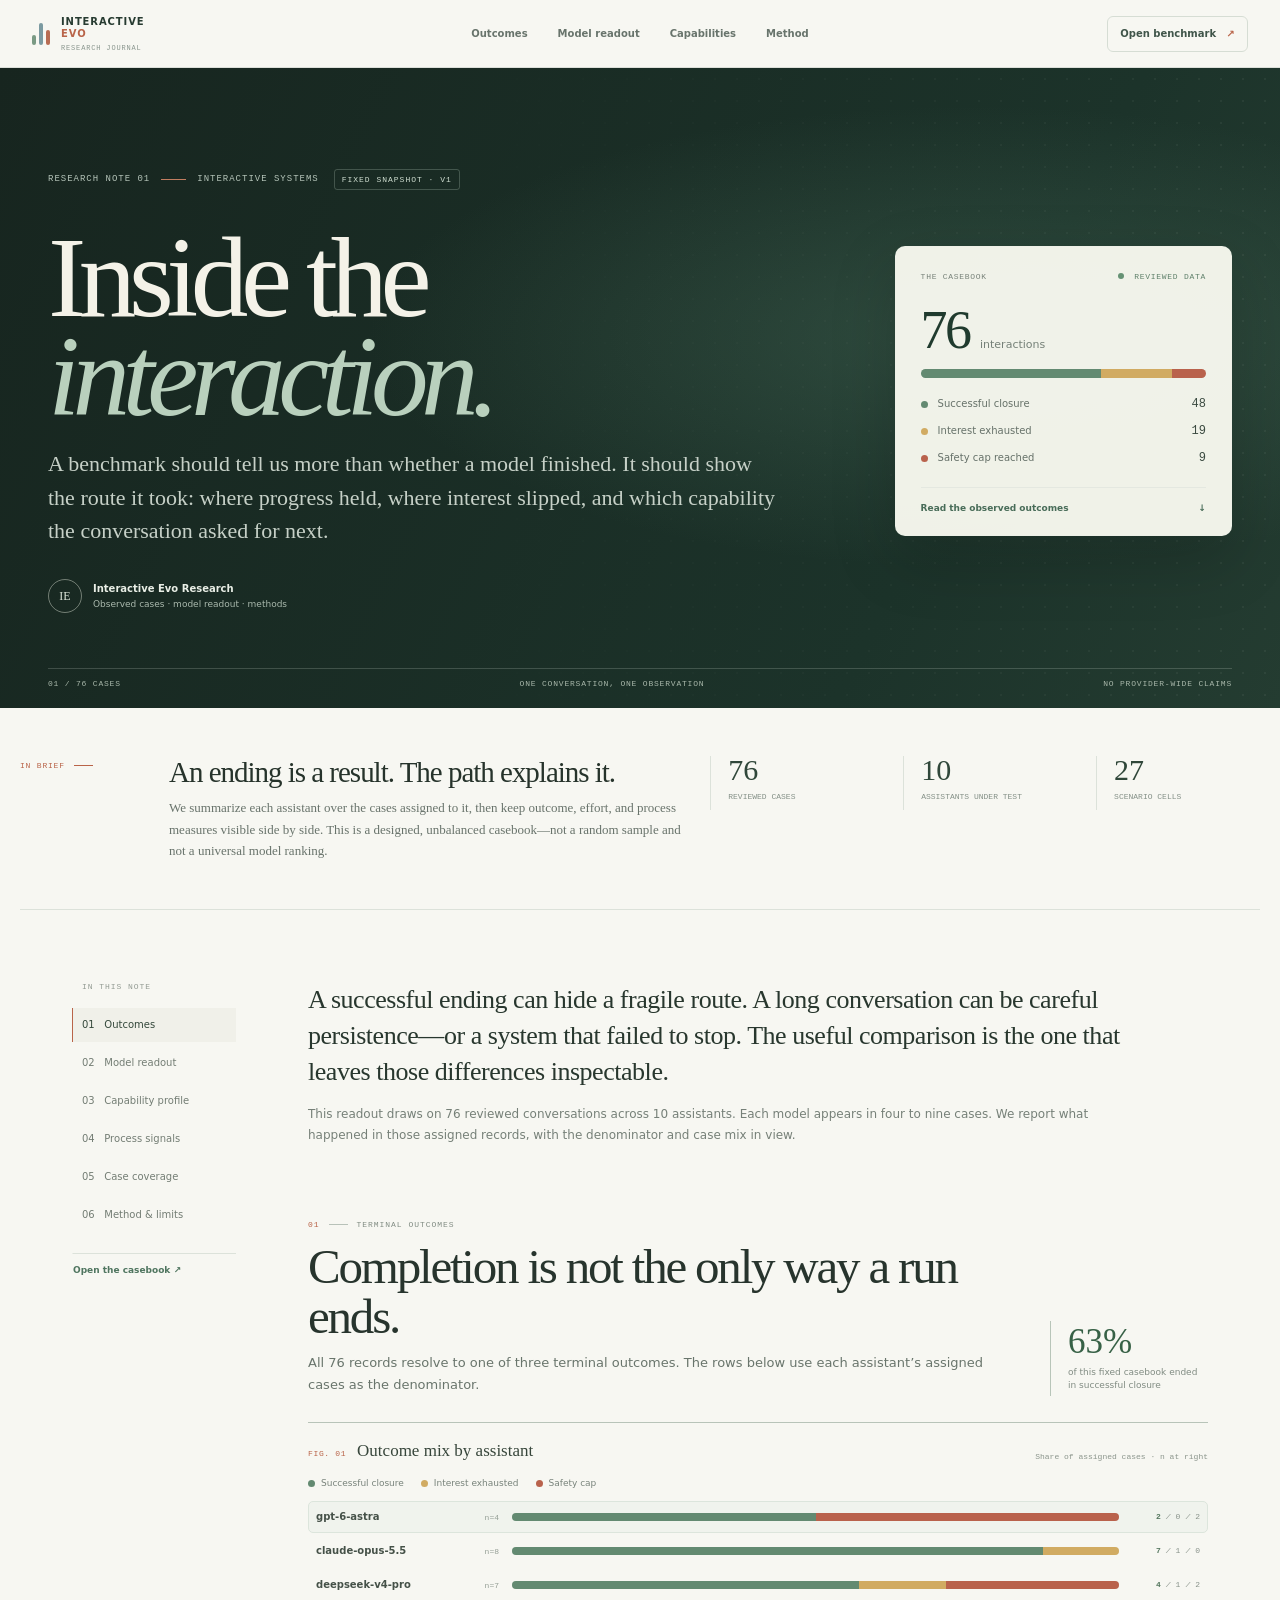
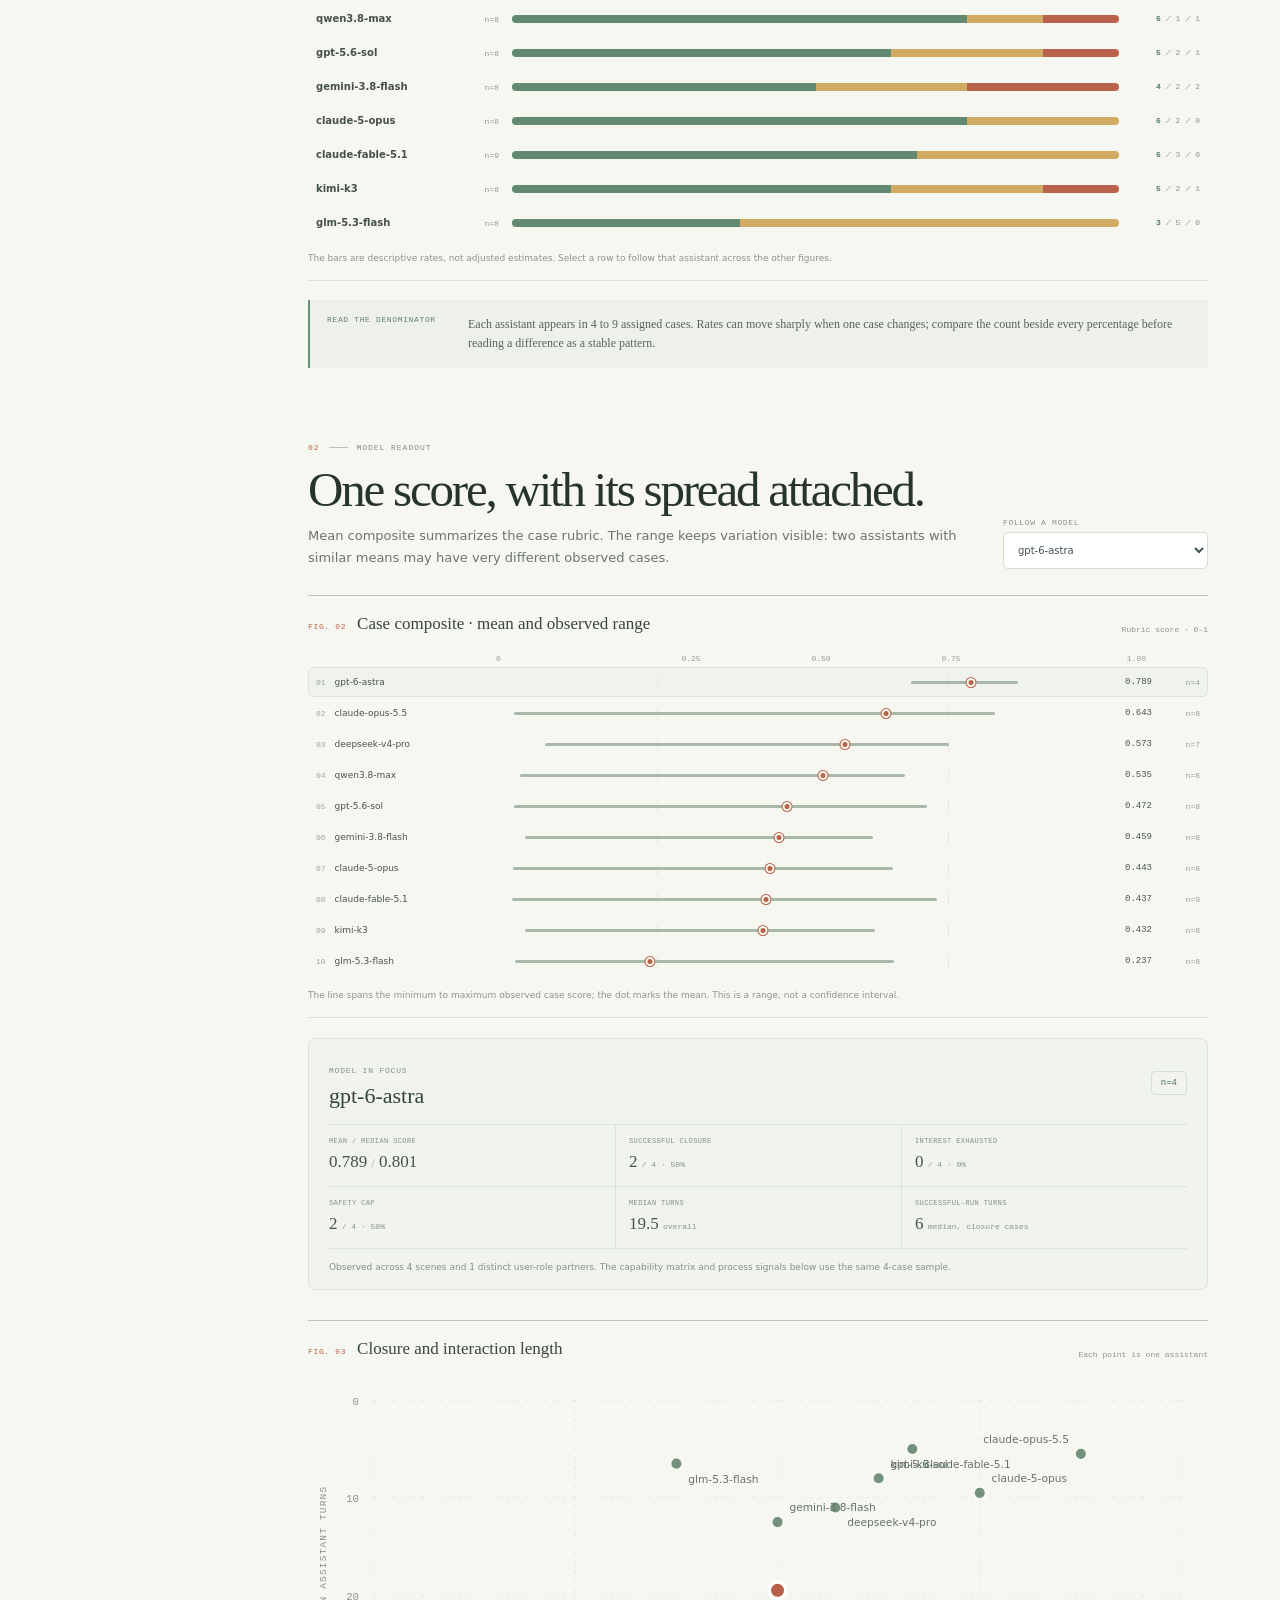
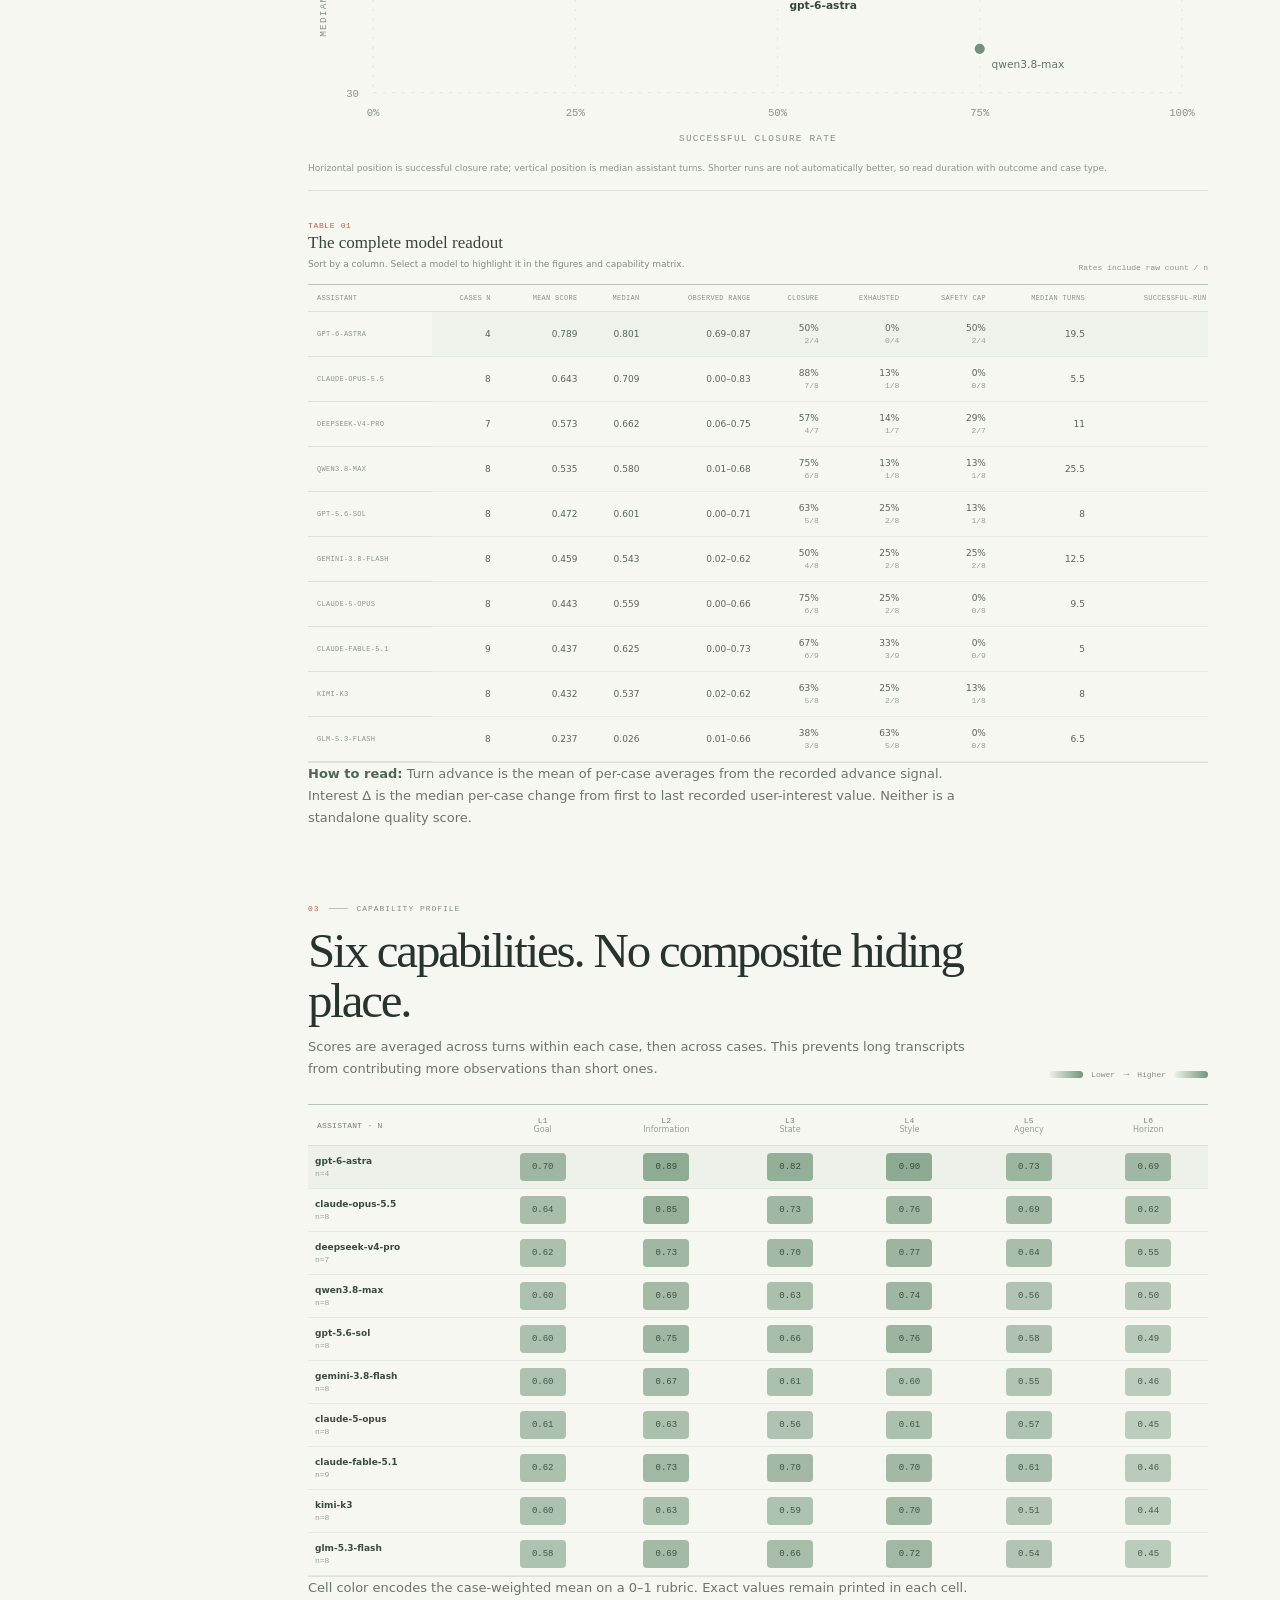
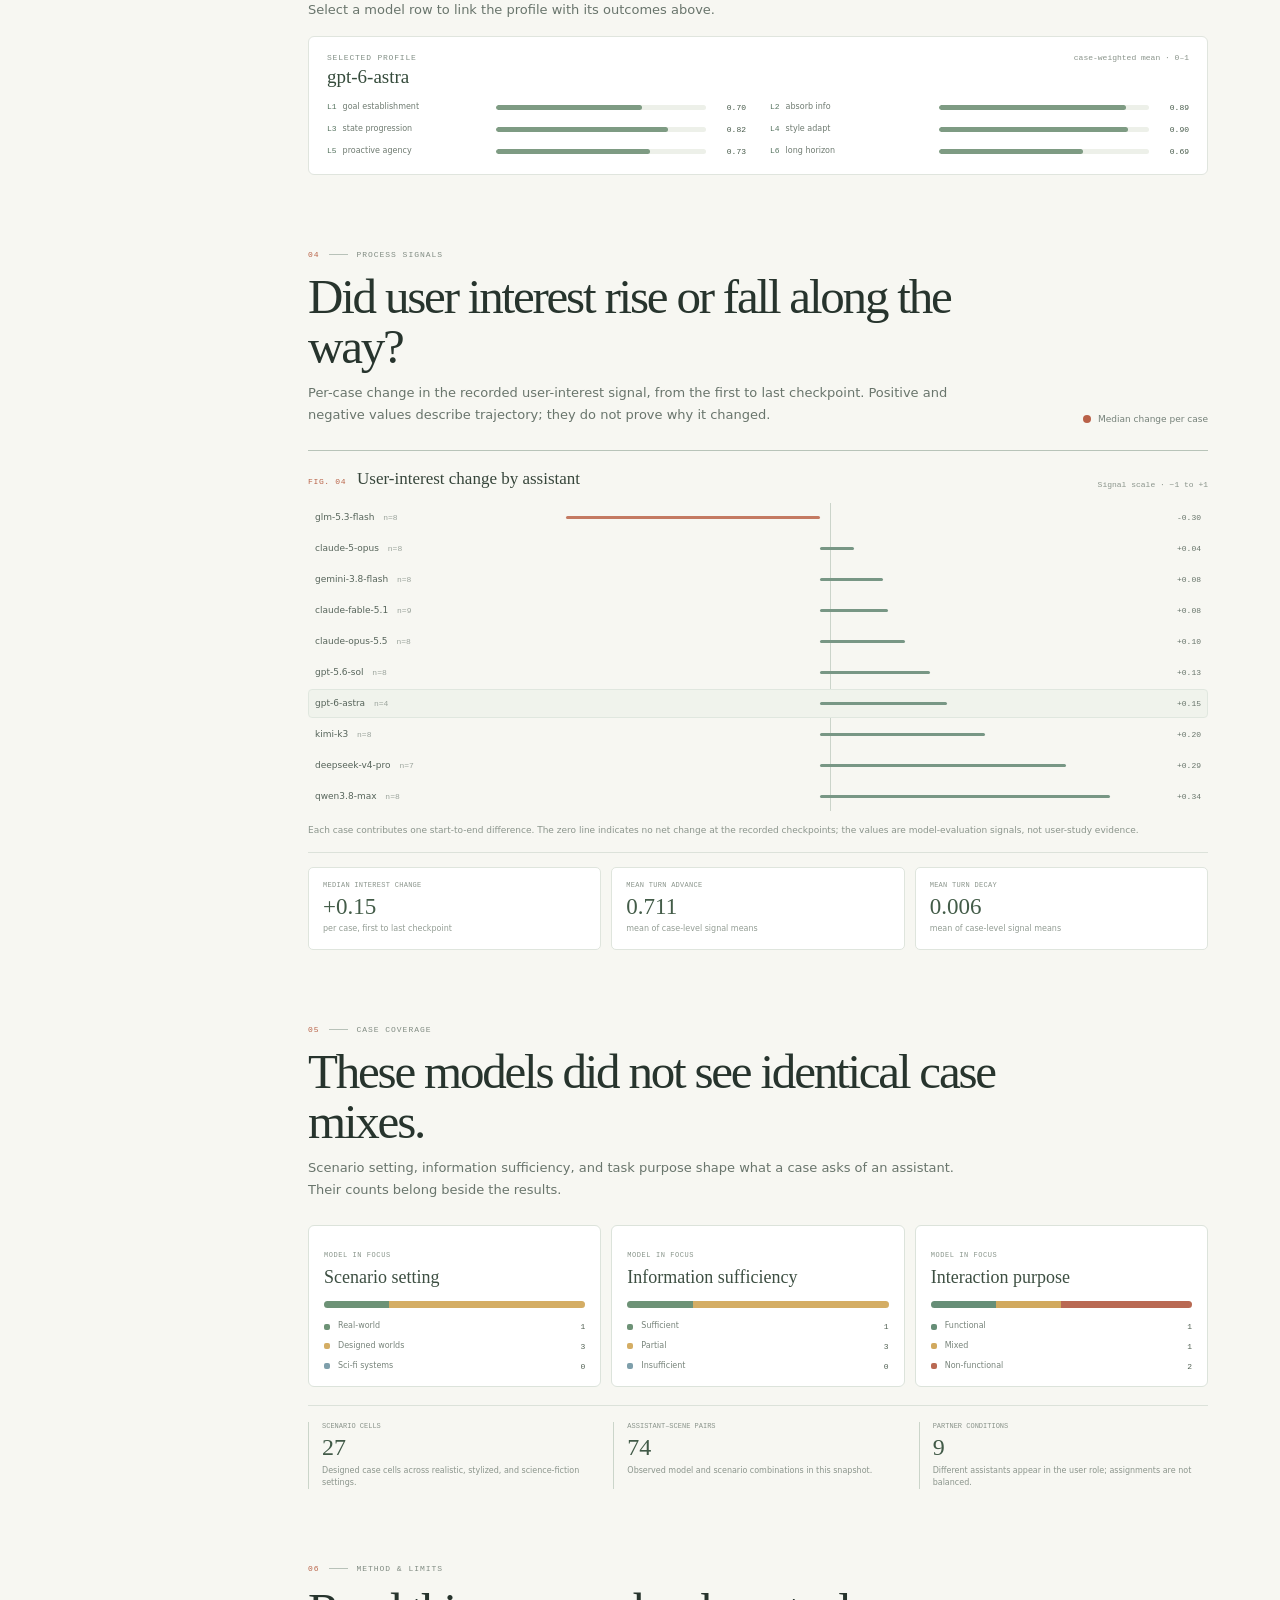
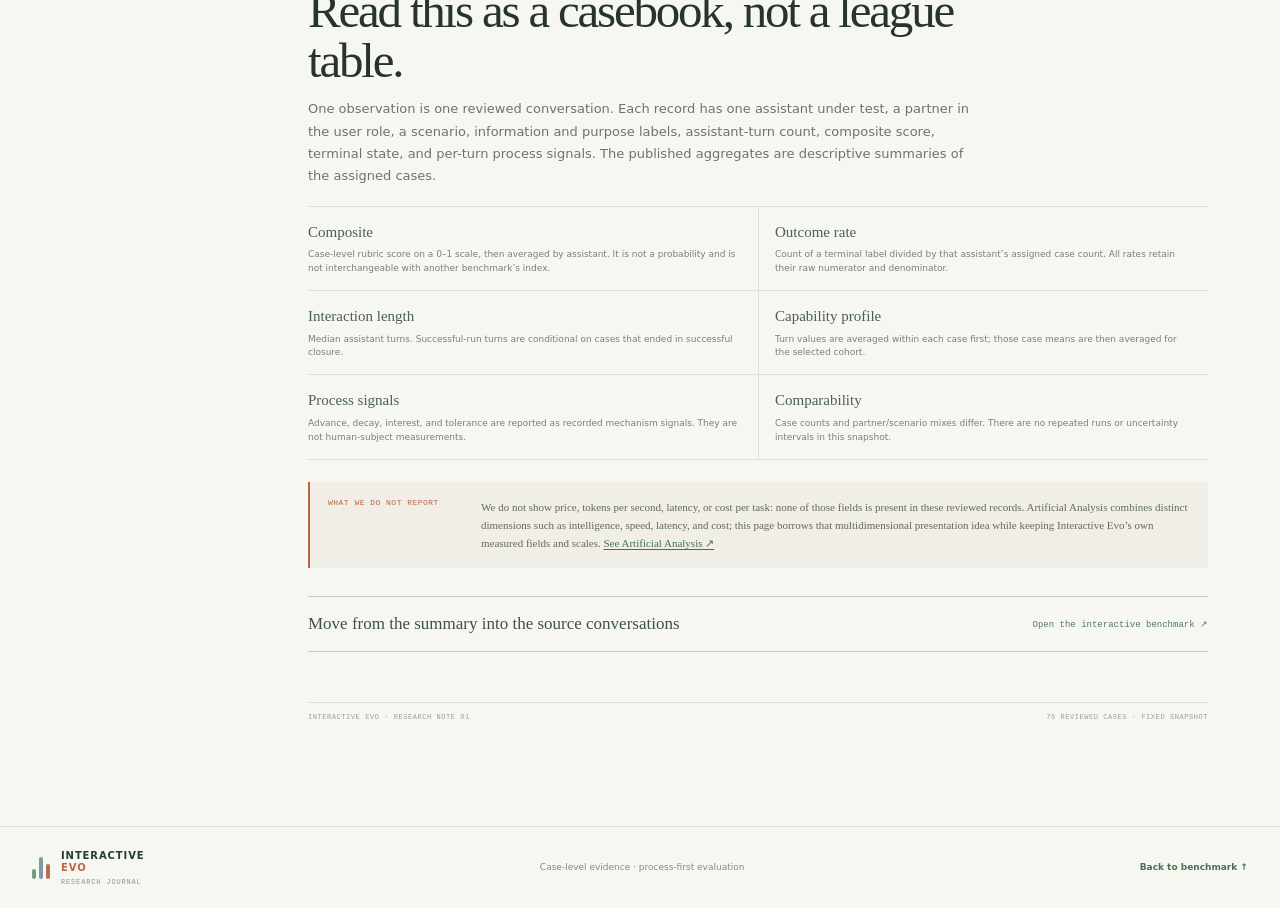
==== commit 5f805aa4: "Expand model benchmark and research readout" ====
--- a/research.html
+++ b/research.html
@@ -3,60 +3,108 @@
 <head>
   <meta charset="utf-8" />
   <meta name="viewport" content="width=device-width, initial-scale=1" />
-  <meta name="description" content="Research notes on evaluating multi-turn AI interactions as trajectories, not isolated answers." />
-  <meta name="theme-color" content="#f6f5f0" />
+  <meta name="description" content="A data-led research journal for understanding how AI conversations succeed, stall and change over time." />
+  <meta name="theme-color" content="#f7f7f2" />
   <link rel="icon" href="./assets/favicon.svg" type="image/svg+xml" />
-  <link rel="stylesheet" href="./styles.css" />
   <link rel="stylesheet" href="./research.css" />
-  <title>Research Journal — Interactive Evo</title>
+  <title>Inside the interaction — Interactive Evo Research</title>
 </head>
 <body class="journal-page">
   <a class="skip-link" href="#article">Skip to article</a>
   <header class="journal-header">
-    <a class="journal-brand" href="./index.html"><span class="brand-glyph" aria-hidden="true"><i></i><i></i><i></i></span><span>INTERACTIVE <b>EVO</b></span></a>
-    <nav aria-label="Primary navigation"><a href="./index.html#cases">Casebook</a><a href="./index.html#framework">Framework</a><a class="current" href="./research.html">Journal</a></nav>
-    <a class="journal-back" href="./index.html">← Research system</a>
+    <a class="journal-brand" href="./index.html" aria-label="Interactive Evo home"><span class="brand-glyph" aria-hidden="true"><i></i><i></i><i></i></span><span>INTERACTIVE <b>EVO</b><small>RESEARCH JOURNAL</small></span></a>
+    <nav aria-label="Research navigation"><a href="#outcomes">Outcomes</a><a href="#model-readout">Model readout</a><a href="#capability">Capabilities</a><a href="#method">Method</a></nav>
+    <a class="journal-back" href="./index.html#cases">Open benchmark <span>↗</span></a>
   </header>
 
   <main id="article">
     <section class="journal-hero">
-      <div class="journal-hero-inner">
-        <div class="journal-kicker"><span>FIELD NOTES</span><i></i><span>INTERACTIVE SYSTEMS</span></div>
-        <p class="journal-series">RESEARCH JOURNAL <span>—</span> 01</p>
-        <h1>What a conversation<br />can tell us that<br /><em>an answer cannot.</em></h1>
-        <p class="journal-deck">A process view of evaluation asks a different question: not only whether a model responded well, but whether the interaction moved toward a useful, safe, and coherent ending.</p>
-        <div class="journal-byline"><div class="author-mark">IE</div><div><strong>Interactive Evo Research</strong><span>Research note · 8 min read</span></div><time datetime="2026-10">October 2026</time></div>
+      <div class="hero-copy">
+        <div class="journal-kicker"><span>RESEARCH NOTE 01</span><i></i><span>INTERACTIVE SYSTEMS</span><span class="snapshot-tag">FIXED SNAPSHOT · V1</span></div>
+        <h1>Inside the<br /><em>interaction.</em></h1>
+        <p class="journal-deck">A benchmark should tell us more than whether a model finished. It should show the route it took: where progress held, where interest slipped, and which capability the conversation asked for next.</p>
+        <div class="journal-byline"><span class="author-mark">IE</span><span><strong>Interactive Evo Research</strong><small>Observed cases · model readout · methods</small></span></div>
       </div>
-      <div class="hero-orbit" aria-hidden="true"><div class="orbit-ring ring-one"></div><div class="orbit-ring ring-two"></div><div class="orbit-node node-a"></div><div class="orbit-node node-b"></div><div class="orbit-node node-c"></div><span>turn<br />sequence</span></div>
-      <div class="journal-hero-foot"><span>01 / THE UNIT OF ANALYSIS</span><span>INTERACTION AS A TRAJECTORY</span></div>
+      <aside class="hero-outcome-card" aria-label="Case outcome distribution">
+        <div class="hero-card-head"><span>THE CASEBOOK</span><b><i></i> REVIEWED DATA</b></div>
+        <strong class="hero-card-total" id="hero-total">76 <small>interactions</small></strong>
+        <div class="hero-outcome-bar" aria-label="Distribution of terminal outcomes"><i id="hero-success-bar"></i><i id="hero-exhaustion-bar"></i><i id="hero-cap-bar"></i></div>
+        <div class="hero-outcome-legend"><div><i class="legend-success"></i><span>Successful closure</span><b id="hero-success">48</b></div><div><i class="legend-exhaustion"></i><span>Interest exhausted</span><b id="hero-exhaustion">19</b></div><div><i class="legend-cap"></i><span>Safety cap reached</span><b id="hero-cap">9</b></div></div>
+        <a href="#outcomes">Read the observed outcomes <span>↓</span></a>
+      </aside>
+      <div class="hero-foot"><span>01 / 76 CASES</span><span>ONE CONVERSATION, ONE OBSERVATION</span><span>NO PROVIDER-WIDE CLAIMS</span></div>
     </section>
 
-    <div class="article-layout">
-      <aside class="article-aside"><p class="aside-label">IN THIS NOTE</p><a class="active" href="#question">The question changes</a><a href="#trajectory">A trajectory has shape</a><a href="#signals">Four observable signals</a><a href="#limits">Where judgment belongs</a><a href="#practice">From trace to practice</a><div class="aside-rule"></div><p class="aside-label">RELATED</p><a class="related-link" href="./index.html#cases">Explore the 76-case casebook ↗</a></aside>
+    <section class="journal-intro" aria-labelledby="intro-heading">
+      <div class="intro-mark"><span>IN BRIEF</span><i></i></div>
+      <div class="intro-copy"><h2 id="intro-heading">An ending is a result. The path explains it.</h2><p>We summarize each assistant over the cases assigned to it, then keep outcome, effort, and process measures visible side by side. This is a designed, unbalanced casebook—not a random sample and not a universal model ranking.</p></div>
+      <div class="intro-stat"><strong id="intro-cases">76</strong><span>reviewed cases</span></div><div class="intro-stat"><strong id="intro-models">10</strong><span>assistants under test</span></div><div class="intro-stat"><strong id="intro-scenes">27</strong><span>scenario cells</span></div>
+    </section>
 
+    <div class="article-shell">
+      <aside class="article-rail"><span>IN THIS NOTE</span><a class="active" href="#outcomes">01 &nbsp; Outcomes</a><a href="#model-readout">02 &nbsp; Model readout</a><a href="#capability">03 &nbsp; Capability profile</a><a href="#process">04 &nbsp; Process signals</a><a href="#coverage">05 &nbsp; Case coverage</a><a href="#method">06 &nbsp; Method &amp; limits</a><a class="rail-link" href="./index.html#cases">Open the casebook ↗</a></aside>
       <article class="article-body">
-        <p class="article-lead">A single response is a snapshot. A conversation is a sequence of decisions, updates, and consequences. Evaluating only the final sentence can hide the path that produced it.</p>
-        <p>That distinction matters whenever an AI system works across turns: helping someone complete a task, sustaining a role-play, or coordinating a multi-step plan. The system has to carry context forward, notice when circumstances change, and recognize when continuing is no longer the right move.</p>
+        <p class="article-lead">A successful ending can hide a fragile route. A long conversation can be careful persistence—or a system that failed to stop. The useful comparison is the one that leaves those differences inspectable.</p>
+        <p class="article-context">This readout draws on 76 reviewed conversations across 10 assistants. Each model appears in four to nine cases. We report what happened in those assigned records, with the denominator and case mix in view.</p>
 
-        <section id="question" class="article-section"><div class="section-marker">01 <span>THE QUESTION</span></div><h2>Change the unit, change the question.</h2><p>Response-level evaluation asks whether an answer is relevant, clear, or safe in isolation. Those are useful properties, but they leave out the interaction state around the answer.</p><p>A process-oriented view asks what changed between turns. Did the user’s goal become more specific? Did the assistant use the new information? Did the plan make progress? Did either participant signal that the exchange should stop?</p>
-          <blockquote><span>“</span><p>The object of evaluation is not a sequence of good-sounding sentences. It is a sequence whose state changes can be explained.</p></blockquote>
-          <p>This reframing does not make answer quality irrelevant. It places each answer inside the work it is meant to do.</p>
+        <section id="outcomes" class="article-section">
+          <div class="section-marker"><span>01</span><i></i> TERMINAL OUTCOMES</div>
+          <div class="section-head-row"><div><h2>Completion is not the only way a run ends.</h2><p>All 76 records resolve to one of three terminal outcomes. The rows below use each assistant’s assigned cases as the denominator.</p></div><div class="section-aside-note"><b id="success-share">63%</b><span>of this fixed casebook ended in successful closure</span></div></div>
+          <div class="outcome-figure">
+            <div class="chart-topline"><div><span class="figure-number">FIG. 01</span><strong>Outcome mix by assistant</strong></div><span class="chart-unit">Share of assigned cases · n at right</span></div>
+            <div class="outcome-legend"><span><i class="legend-success"></i>Successful closure</span><span><i class="legend-exhaustion"></i>Interest exhausted</span><span><i class="legend-cap"></i>Safety cap</span></div>
+            <div id="outcome-chart" class="outcome-chart" aria-label="Stacked outcome rates for each assistant"></div>
+            <p class="figure-caption">The bars are descriptive rates, not adjusted estimates. Select a row to follow that assistant across the other figures.</p>
+          </div>
+          <div class="finding-callout"><span>READ THE DENOMINATOR</span><p>Each assistant appears in <span id="small-n">four to nine</span> assigned cases. Rates can move sharply when one case changes; compare the count beside every percentage before reading a difference as a stable pattern.</p></div>
         </section>
 
-        <figure class="trajectory-figure"><div class="figure-heading"><span>FIG. 01</span><span>AN INTERACTION LEAVES A TRACE</span></div><div class="trajectory-plot"><div class="plot-y"><span>task state</span><i>more resolved</i><i>less resolved</i></div><div class="plot-main"><div class="plot-grid"><i></i><i></i><i></i><i></i></div><svg viewBox="0 0 720 230" role="img" aria-label="Illustrative interaction trajectory showing progress, a plateau and recovery"><path class="plot-area" d="M25 190 C90 174 96 142 160 138 S222 103 286 106 S350 115 404 111 S463 163 516 150 S598 76 690 45 L690 215 L25 215 Z"/><path class="plot-line" d="M25 190 C90 174 96 142 160 138 S222 103 286 106 S350 115 404 111 S463 163 516 150 S598 76 690 45"/><circle cx="25" cy="190" r="5"/><circle cx="160" cy="138" r="5"/><circle cx="404" cy="111" r="5"/><circle cx="516" cy="150" r="5"/><circle cx="690" cy="45" r="5"/></svg><div class="plot-labels"><span>goal<br />established</span><span>context<br />updated</span><span>progress<br />plateaus</span><span>constraint<br />noticed</span><span>plan<br />recovered</span></div></div></div><figcaption>Illustrative only. A useful trace records evidence at each turn; it does not imply that a single scalar captures interaction quality.</figcaption></figure>
+        <section id="model-readout" class="article-section">
+          <div class="section-marker"><span>02</span><i></i> MODEL READOUT</div>
+          <div class="section-head-row"><div><h2>One score, with its spread attached.</h2><p>Mean composite summarizes the case rubric. The range keeps variation visible: two assistants with similar means may have very different observed cases.</p></div><label class="focus-select"><span>FOLLOW A MODEL</span><select id="research-focus-model" aria-label="Select an assistant to follow"></select></label></div>
+          <figure class="research-figure"><div class="chart-topline"><div><span class="figure-number">FIG. 02</span><strong>Case composite · mean and observed range</strong></div><span class="chart-unit">Rubric score · 0–1</span></div><div class="range-axis"><span>0</span><span>0.25</span><span>0.50</span><span>0.75</span><span>1.00</span></div><div id="score-range-chart" class="score-range-chart" aria-label="Mean composite score with minimum and maximum case values"></div><p class="figure-caption">The line spans the minimum to maximum observed case score; the dot marks the mean. This is a range, not a confidence interval.</p></figure>
+          <div class="model-focus-card" id="model-focus-card" aria-live="polite"></div>
+          <figure class="research-figure scatter-figure"><div class="chart-topline"><div><span class="figure-number">FIG. 03</span><strong>Closure and interaction length</strong></div><span class="chart-unit">Each point is one assistant</span></div><div id="outcome-scatter" class="outcome-scatter" role="img" aria-label="Assistant successful closure rate compared with median assistant turns"></div><p class="figure-caption">Horizontal position is successful closure rate; vertical position is median assistant turns. Shorter runs are not automatically better, so read duration with outcome and case type.</p></figure>
+          <div class="table-heading"><div><span class="figure-number">TABLE 01</span><strong>The complete model readout</strong><p>Sort by a column. Select a model to highlight it in the figures and capability matrix.</p></div><span class="table-side-note">Rates include raw count / n</span></div>
+          <div class="research-table-wrap"><table class="research-table"><thead><tr><th><button data-sort="assistant">Assistant</button></th><th><button data-sort="case_count">Cases n</button></th><th><button data-sort="mean_composite">Mean score</button></th><th><button data-sort="median_composite">Median</button></th><th><button data-sort="range">Observed range</button></th><th><button data-sort="successful_closure_rate">Closure</button></th><th><button data-sort="interest_exhaustion_rate">Exhausted</button></th><th><button data-sort="safety_cap_rate">Safety cap</button></th><th><button data-sort="median_assistant_turns">Median turns</button></th><th><button data-sort="median_successful_turns">Successful-run turns</button></th><th><button data-sort="mean_turn_advance">Turn advance</button></th><th><button data-sort="median_user_interest_change">Interest Δ</button></th><th><button data-sort="scenario_count">Scenes / partners</button></th></tr></thead><tbody id="research-model-table"></tbody></table></div>
+          <p class="table-note"><b>How to read:</b> Turn advance is the mean of per-case averages from the recorded advance signal. Interest Δ is the median per-case change from first to last recorded user-interest value. Neither is a standalone quality score.</p>
+        </section>
 
-        <section id="trajectory" class="article-section"><div class="section-marker">02 <span>THE SHAPE</span></div><h2>Progress is rarely a straight line.</h2><p>Real interactions contain pauses, corrections, and reversals. A user may reveal a constraint late. An assistant may repeat a question, misread a signal, or recover after a weak turn. If we collapse this sequence into one end-state score, the route disappears.</p><p>Keeping the route visible lets a reviewer distinguish a temporary detour from a persistent stall. It also makes recovery observable: a system that notices and corrects a mistake should look different from one that repeats it until the user gives up.</p><div class="note-card"><span class="note-icon">↗</span><div><strong>Read the transition, not just the destination.</strong><p>For each turn, connect the conversational evidence to the state update it supports. When the evidence is ambiguous, preserve that uncertainty.</p></div></div></section>
+        <section id="capability" class="article-section">
+          <div class="section-marker"><span>03</span><i></i> CAPABILITY PROFILE</div>
+          <div class="section-head-row"><div><h2>Six capabilities. No composite hiding place.</h2><p>Scores are averaged across turns within each case, then across cases. This prevents long transcripts from contributing more observations than short ones.</p></div><span class="matrix-scale"><i></i> Lower <b>→</b> Higher <i></i></span></div>
+          <div class="heatmap-wrap"><table class="capability-heatmap"><thead><tr><th>ASSISTANT · N</th><th>L1<br /><small>Goal</small></th><th>L2<br /><small>Information</small></th><th>L3<br /><small>State</small></th><th>L4<br /><small>Style</small></th><th>L5<br /><small>Agency</small></th><th>L6<br /><small>Horizon</small></th></tr></thead><tbody id="capability-heatmap-body"></tbody></table></div>
+          <p class="figure-caption">Cell color encodes the case-weighted mean on a 0–1 rubric. Exact values remain printed in each cell. Select a model row to link the profile with its outcomes above.</p>
+          <div class="capability-detail" id="capability-detail"></div>
+        </section>
 
-        <section id="signals" class="article-section"><div class="section-marker">03 <span>THE SIGNALS</span></div><h2>Four questions make the trace inspectable.</h2><p>A practical process record can organize evidence around four complementary questions. Each captures a different part of what it means for an interaction to remain useful.</p><div class="signal-list"><article><span>01</span><div><h3>What changed?</h3><p>Track the state that matters to the scenario: goals, shared context, relationship, world, or user engagement.</p></div><b>STATE</b></article><article><span>02</span><div><h3>What happened next?</h3><p>Describe the transition as progress, maintenance, degradation, or a meaningful change in direction.</p></div><b>EVENT</b></article><article><span>03</span><div><h3>Which capability was needed?</h3><p>Record the demand at the point of difficulty, from basic instruction following to sustained adaptation.</p></div><b>CAPABILITY</b></article><article><span>04</span><div><h3>Should the exchange continue?</h3><p>Make stopping conditions visible, including completion, a safety boundary, disengagement, or exhausted patience.</p></div><b>HALT</b></article></div></section>
+        <section id="process" class="article-section">
+          <div class="section-marker"><span>04</span><i></i> PROCESS SIGNALS</div>
+          <div class="section-head-row"><div><h2>Did user interest rise or fall along the way?</h2><p>Per-case change in the recorded user-interest signal, from the first to last checkpoint. Positive and negative values describe trajectory; they do not prove why it changed.</p></div><div class="signal-key"><i></i> Median change per case</div></div>
+          <figure class="research-figure interest-figure"><div class="chart-topline"><div><span class="figure-number">FIG. 04</span><strong>User-interest change by assistant</strong></div><span class="chart-unit">Signal scale · −1 to +1</span></div><div id="interest-chart" class="interest-chart" aria-label="Median per-case change in user-interest signal"></div><p class="figure-caption">Each case contributes one start-to-end difference. The zero line indicates no net change at the recorded checkpoints; the values are model-evaluation signals, not user-study evidence.</p></figure>
+          <div class="signal-cards" id="signal-cards"></div>
+        </section>
 
-        <section id="limits" class="article-section"><div class="section-marker">04 <span>THE LIMITS</span></div><h2>More structure does not remove judgment.</h2><p>A detailed trace can create a false sense of precision if labels are treated as ground truth. Reviewers still need clear definitions, disagreement checks, and access to the underlying conversation. A label should be an argued interpretation of evidence, not a substitute for it.</p><p>The same discipline applies to interactive demos. A fixed replay can make a method legible, but it should say that it is fixed. A transparent interface preview can validate structure, but it should not suggest that a model has produced a scientific evaluation when no evaluator is connected.</p><div class="caution-card"><div class="caution-mark">i</div><p><strong>Keep claims proportional to the evidence.</strong><br />An inspectable record improves auditability. It does not, by itself, establish validity, reliability, or generalization.</p></div></section>
+        <section id="coverage" class="article-section">
+          <div class="section-marker"><span>05</span><i></i> CASE COVERAGE</div>
+          <div class="section-head-row"><div><h2>These models did not see identical case mixes.</h2><p>Scenario setting, information sufficiency, and task purpose shape what a case asks of an assistant. Their counts belong beside the results.</p></div></div>
+          <div id="coverage-figures" class="coverage-figures"></div>
+          <div class="coverage-notes"><div><span>SCENARIO CELLS</span><strong id="coverage-scenes">27</strong><p>Designed case cells across realistic, stylized, and science-fiction settings.</p></div><div><span>ASSISTANT–SCENE PAIRS</span><strong id="coverage-pairs">74</strong><p>Observed model and scenario combinations in this snapshot.</p></div><div><span>PARTNER CONDITIONS</span><strong id="coverage-partners">—</strong><p>Different assistants appear in the user role; assignments are not balanced.</p></div></div>
+        </section>
 
-        <section id="practice" class="article-section"><div class="section-marker">05 <span>IN PRACTICE</span></div><h2>Build for explanation, not just ranking.</h2><p>When the unit is an interaction, the interface should keep the conversation and its diagnosis close together. Reviewers should be able to move from an aggregate pattern to a specific turn, inspect why a label was assigned, and see where the method has limits.</p><p>That is the design premise behind Interactive Evo: 76 reviewed trajectories, a four-stage evaluation frame, and a case explorer that keeps evidence available for inspection. The system is a research preview, not a claim that every interaction can be reduced to one definitive score.</p><a class="article-cta" href="./index.html#cases"><span>Continue with the casebook</span><b>Explore the interaction traces ↗</b></a></section>
-
-        <div class="article-end"><span>END OF NOTE</span><span>INTERACTIVE EVO · RESEARCH JOURNAL</span></div>
+        <section id="method" class="article-section method-section">
+          <div class="section-marker"><span>06</span><i></i> METHOD &amp; LIMITS</div>
+          <h2>Read this as a casebook, not a league table.</h2>
+          <p>One observation is one reviewed conversation. Each record has one assistant under test, a partner in the user role, a scenario, information and purpose labels, assistant-turn count, composite score, terminal state, and per-turn process signals. The published aggregates are descriptive summaries of the assigned cases.</p>
+          <div class="method-grid"><div><b>Composite</b><p>Case-level rubric score on a 0–1 scale, then averaged by assistant. It is not a probability and is not interchangeable with another benchmark’s index.</p></div><div><b>Outcome rate</b><p>Count of a terminal label divided by that assistant’s assigned case count. All rates retain their raw numerator and denominator.</p></div><div><b>Interaction length</b><p>Median assistant turns. Successful-run turns are conditional on cases that ended in successful closure.</p></div><div><b>Capability profile</b><p>Turn values are averaged within each case first; those case means are then averaged for the selected cohort.</p></div><div><b>Process signals</b><p>Advance, decay, interest, and tolerance are reported as recorded mechanism signals. They are not human-subject measurements.</p></div><div><b>Comparability</b><p>Case counts and partner/scenario mixes differ. There are no repeated runs or uncertainty intervals in this snapshot.</p></div></div>
+          <div class="limitations-note"><span>WHAT WE DO NOT REPORT</span><p>We do not show price, tokens per second, latency, or cost per task: none of those fields is present in these reviewed records. Artificial Analysis combines distinct dimensions such as intelligence, speed, latency, and cost; this page borrows that multidimensional presentation idea while keeping Interactive Evo’s own measured fields and scales. <a href="https://artificialanalysis.ai/" target="_blank" rel="noreferrer">See Artificial Analysis ↗</a></p></div>
+          <a class="article-cta" href="./index.html#cases"><span>Move from the summary into the source conversations</span><b>Open the interactive benchmark ↗</b></a>
+          <div class="article-end"><span>INTERACTIVE EVO · RESEARCH NOTE 01</span><span>76 REVIEWED CASES · FIXED SNAPSHOT</span></div>
+        </section>
       </article>
     </div>
   </main>
-  <footer class="journal-footer"><a class="journal-brand" href="./index.html"><span class="brand-glyph" aria-hidden="true"><i></i><i></i><i></i></span><span>INTERACTIVE <b>EVO</b></span></a><p>Process-oriented evaluation for multi-turn AI.</p><a href="./index.html">Back to the research system ↑</a></footer>
+  <footer class="journal-footer"><a class="journal-brand" href="./index.html"><span class="brand-glyph" aria-hidden="true"><i></i><i></i><i></i></span><span>INTERACTIVE <b>EVO</b><small>RESEARCH JOURNAL</small></span></a><span>Case-level evidence · process-first evaluation</span><a href="./index.html#cases">Back to benchmark ↑</a></footer>
+  <script src="./research.js" defer></script>
 </body>
 </html>
--- a/research.css
+++ b/research.css
@@ -1,44 +1,37 @@
-:root { --journal-paper: #f6f5f0; --journal-ink: #242824; --journal-muted: #73776f; --journal-green: #6e8577; --journal-line: #dcded6; }
-.journal-page { background: var(--journal-paper); color: var(--journal-ink); font-family: Inter, ui-sans-serif, -apple-system, BlinkMacSystemFont, "Segoe UI", sans-serif; }
-.journal-header { position: absolute; z-index: 5; top: 0; right: 0; left: 0; display: grid; grid-template-columns: 1fr auto 1fr; align-items: center; height: 78px; padding: 0 max(34px, calc((100vw - 1240px) / 2)); border-bottom: 1px solid rgba(255,255,255,.14); color: #f0f1ec; }
-.journal-brand { display: inline-flex; width: max-content; align-items: center; gap: 11px; color: inherit; font-size: 11px; font-weight: 700; letter-spacing: .13em; text-decoration: none; }
-.journal-brand b { color: #a5c0af; font-weight: 800; }
-.journal-brand .brand-glyph { display: flex; height: 21px; align-items: end; gap: 3px; }
-.journal-brand .brand-glyph i { display: block; width: 4px; border-radius: 4px; background: #93b49f; }
-.journal-brand .brand-glyph i:nth-child(1) { height: 11px; }.journal-brand .brand-glyph i:nth-child(2) { height: 17px; }.journal-brand .brand-glyph i:nth-child(3) { height: 14px; }
-.journal-header nav { display: flex; align-items: center; gap: 34px; height: 100%; }
-.journal-header nav a, .journal-back { color: #bac3bc; font-size: 11px; letter-spacing: .06em; text-decoration: none; }
-.journal-header nav a:hover, .journal-header nav .current { color: white; }
-.journal-header nav .current { height: 100%; display: flex; align-items: center; border-bottom: 1px solid #a7c4b0; }
-.journal-back { justify-self: end; }
-.journal-hero { position: relative; min-height: 690px; overflow: hidden; padding: 152px max(34px, calc((100vw - 1240px) / 2)) 0; background: #151c19; color: #f1f0e9; }
-.journal-hero:before { position: absolute; inset: 0; content: ""; opacity: .12; background-image: linear-gradient(rgba(221,229,216,.14) 1px, transparent 1px), linear-gradient(90deg, rgba(221,229,216,.14) 1px, transparent 1px); background-size: 66px 66px; mask-image: linear-gradient(90deg, black, transparent 79%); }
-.journal-hero:after { position: absolute; top: -260px; right: -190px; width: 870px; height: 870px; content: ""; border-radius: 50%; background: radial-gradient(circle, rgba(108,140,119,.28), transparent 68%); }
-.journal-hero-inner { position: relative; z-index: 2; width: min(720px, 68%); }
-.journal-kicker, .journal-series, .journal-hero-foot, .aside-label, .section-marker, .figure-heading, .article-end { font-size: 10px; font-weight: 750; letter-spacing: .15em; }
-.journal-kicker { display: flex; align-items: center; gap: 13px; color: #9fb4a5; }.journal-kicker i { width: 26px; height: 1px; background: #8ea996; }
-.journal-series { margin: 50px 0 15px; color: #97ad9d; }
-.journal-series span { padding: 0 7px; color: #64736a; }
-.journal-hero h1 { margin: 0; font-family: Georgia, "Times New Roman", serif; font-size: clamp(52px, 6.2vw, 84px); font-weight: 400; letter-spacing: -.054em; line-height: .99; }
-.journal-hero h1 em { color: #adc3b1; font-weight: 400; }
-.journal-deck { max-width: 590px; margin: 25px 0 27px; color: #b8c0b8; font-family: Georgia, serif; font-size: 19px; line-height: 1.55; }
-.journal-byline { display: flex; align-items: center; gap: 12px; color: #e4e7df; }.author-mark { display: grid; width: 35px; height: 35px; place-items: center; border: 1px solid #63766a; border-radius: 50%; color: #b7cabb; font-family: Georgia, serif; font-size: 12px; }.journal-byline strong, .journal-byline span { display: block; }.journal-byline strong { font-size: 11px; font-weight: 650; }.journal-byline span, .journal-byline time { margin-top: 3px; color: #94a097; font-size: 10px; }.journal-byline time { margin: 0 0 0 auto; }
-.journal-hero-foot { position: absolute; right: max(34px, calc((100vw - 1240px) / 2)); bottom: 22px; left: max(34px, calc((100vw - 1240px) / 2)); z-index: 3; display: flex; justify-content: space-between; padding-top: 15px; border-top: 1px solid rgba(228,234,223,.17); color: #839188; font-size: 9px; }
-.hero-orbit { position: absolute; top: 164px; right: max(22px, calc((100vw - 1310px) / 2)); width: 430px; height: 430px; border: 1px solid rgba(169,195,173,.18); border-radius: 50%; color: #a8bdae; }
-.hero-orbit:before, .hero-orbit:after { position: absolute; inset: 43px; content: ""; border: 1px solid rgba(169,195,173,.14); border-radius: 50%; }.hero-orbit:after { inset: 102px; }
-.orbit-ring { position: absolute; top: 50%; left: 50%; border: 1px solid rgba(169,195,173,.23); transform: translate(-50%,-50%) rotate(-26deg); }.ring-one { width: 100%; height: 43%; border-radius: 50%; }.ring-two { width: 42%; height: 100%; border-radius: 50%; transform: translate(-50%,-50%) rotate(48deg); }
-.orbit-node { position: absolute; z-index: 1; width: 13px; height: 13px; border: 3px solid #1c2821; border-radius: 50%; background: #b4c8b5; box-shadow: 0 0 0 1px #9db4a1, 0 0 26px rgba(171,206,177,.55); }.node-a { top: 77px; left: 104px; }.node-b { top: 203px; right: 46px; background: #a9bec7; }.node-c { bottom: 57px; left: 175px; background: #c2ad8e; }
-.hero-orbit > span { position: absolute; top: 47%; left: 42%; color: #9cac9e; font-family: Georgia, serif; font-size: 12px; letter-spacing: .1em; text-align: center; text-transform: uppercase; }
-.article-layout { display: grid; grid-template-columns: 205px minmax(0, 700px); justify-content: center; gap: 100px; padding: 94px 32px 120px; }
-.article-aside { position: sticky; top: 32px; align-self: start; padding-top: 5px; }.aside-label { margin: 0 0 16px; color: #92968d; font-size: 9px; }.article-aside > a { display: block; padding: 8px 0 8px 13px; border-left: 1px solid transparent; color: #7c8078; font-size: 11px; line-height: 1.45; text-decoration: none; }.article-aside > a.active { border-color: #78917e; color: #35483b; }.article-aside .aside-rule { height: 1px; margin: 25px 0 21px; background: var(--journal-line); }.article-aside > a.related-link { padding-left: 0; color: #53705b; }
-.article-body { min-width: 0; font-family: Georgia, "Times New Roman", serif; }.article-body p { color: #555a53; font-size: 17px; line-height: 1.83; }.article-body .article-lead { margin: 0 0 22px; color: #333a34; font-size: 24px; line-height: 1.5; }.article-body h2 { margin: 0 0 19px; color: #28302a; font-size: 39px; font-weight: 400; letter-spacing: -.035em; line-height: 1.1; }.article-section { scroll-margin-top: 40px; margin-top: 77px; }.section-marker { display: flex; align-items: center; gap: 12px; margin-bottom: 17px; color: #718675; font-family: Inter, sans-serif; font-size: 9px; }.section-marker span { color: #95998f; }
-.article-body blockquote { display: grid; grid-template-columns: 38px 1fr; gap: 15px; margin: 32px 0; padding: 22px 25px 23px 19px; border-left: 2px solid #8ba08e; background: #eeefe8; }.article-body blockquote > span { color: #899d8d; font-size: 51px; line-height: .9; }.article-body blockquote p { margin: 0; color: #455348; font-size: 20px; line-height: 1.5; }
-.trajectory-figure { margin: 63px 0 75px; padding: 22px 24px 17px; border: 1px solid #dfe1d9; background: #f1f1eb; }.figure-heading { display: flex; justify-content: space-between; color: #828b80; font-family: Inter, sans-serif; font-size: 8px; }.trajectory-plot { display: grid; grid-template-columns: 80px 1fr; gap: 12px; margin-top: 22px; }.plot-y { display: flex; flex-direction: column; justify-content: space-between; padding: 0 0 29px; color: #757e73; font-family: Inter, sans-serif; font-size: 9px; }.plot-y span { color: #657866; font-weight: 700; }.plot-y i { font-style: normal; }.plot-main { min-width: 0; }.plot-grid { position: absolute; display: grid; width: calc(min(700px, 100vw - 280px) - 160px); height: 150px; grid-template-rows: repeat(4,1fr); }.plot-grid i { border-top: 1px solid #dfe1da; }.plot-main svg { position: relative; width: 100%; height: 160px; overflow: visible; }.plot-line { fill: none; stroke: #6f8a75; stroke-width: 3; }.plot-area { fill: url(#fade); fill: rgba(122,151,126,.11); stroke: none; }.plot-main circle { fill: #f1f1eb; stroke: #6f8a75; stroke-width: 3; }.plot-labels { display: flex; justify-content: space-between; gap: 5px; color: #697267; font-family: Inter, sans-serif; font-size: 9px; line-height: 1.35; text-align: center; }.plot-labels span { flex: 1; } .trajectory-figure figcaption { margin-top: 18px; color: #848980; font-family: Inter, sans-serif; font-size: 10px; line-height: 1.5; }
-.note-card { display: grid; grid-template-columns: 39px 1fr; gap: 14px; margin: 29px 0; padding: 20px; border: 1px solid #dce0d7; background: #f0f1eb; }.note-icon { display: grid; width: 34px; height: 34px; place-items: center; border-radius: 50%; background: #dfe7dd; color: #627f68; font-family: Inter,sans-serif; }.note-card strong { color: #3e5142; font-size: 16px; font-weight: 600; }.note-card p { margin: 5px 0 0; font-size: 14px; line-height: 1.6; }
-.signal-list { margin-top: 29px; border-top: 1px solid var(--journal-line); }.signal-list article { display: grid; grid-template-columns: 38px 1fr auto; align-items: start; gap: 14px; padding: 20px 2px; border-bottom: 1px solid var(--journal-line); }.signal-list article > span { color: #849887; font-family: Inter,sans-serif; font-size: 10px; }.signal-list h3 { margin: 0 0 4px; color: #303831; font-size: 19px; font-weight: 400; }.signal-list p { margin: 0; font-size: 14px; line-height: 1.58; }.signal-list article > b { padding: 5px 7px; background: #e9ede5; color: #607664; font-family: Inter,sans-serif; font-size: 8px; letter-spacing: .1em; }
-.caution-card { display: grid; grid-template-columns: 32px 1fr; gap: 13px; margin: 28px 0; padding: 18px; border: 1px solid #e3d9c7; background: #f3efe5; }.caution-mark { display: grid; width: 26px; height: 26px; place-items: center; border-radius: 50%; background: #e9dfcc; color: #8b795c; font-family: Inter,sans-serif; font-weight: 700; }.caution-card p { margin: 0; color: #666052; font-size: 14px; line-height: 1.65; }.caution-card strong { color: #4f493e; }
-.article-cta { display: flex; align-items: center; justify-content: space-between; gap: 15px; margin-top: 31px; padding: 19px 20px; border: 1px solid #bdcabe; background: #e9eee6; color: #35473a; text-decoration: none; }.article-cta span { font-size: 17px; }.article-cta b { color: #637c67; font-family: Inter,sans-serif; font-size: 10px; font-weight: 650; }.article-end { display: flex; justify-content: space-between; margin-top: 72px; padding-top: 17px; border-top: 1px solid var(--journal-line); color: #92958c; font-family: Inter,sans-serif; font-size: 8px; }
-.journal-footer { display: flex; min-height: 100px; align-items: center; justify-content: space-between; padding: 20px max(34px, calc((100vw - 1240px) / 2)); border-top: 1px solid #dfe0d9; background: #eeefe9; color: #737970; }.journal-footer .journal-brand { color: #394139; }.journal-footer .journal-brand b { color: #738878; }.journal-footer p, .journal-footer > a:last-child { font-size: 10px; }.journal-footer > a:last-child { color: #647a68; text-decoration: none; }
-@media (max-width: 900px) { .hero-orbit { right: -190px; opacity: .55; }.article-layout { grid-template-columns: 150px minmax(0,650px); gap: 45px; }.journal-hero-inner { width: 75%; } }
-@media (max-width: 680px) { .journal-header { height: 65px; grid-template-columns: 1fr auto; padding: 0 19px; }.journal-header nav { display: none; }.journal-back { font-size: 10px; }.journal-hero { min-height: 650px; padding: 130px 24px 0; }.journal-hero-inner { width: 100%; }.journal-series { margin-top: 42px; }.journal-hero h1 { font-size: clamp(49px, 13vw, 70px); }.journal-deck { max-width: 490px; font-size: 17px; }.hero-orbit { top: 206px; right: -265px; width: 390px; height: 390px; opacity: .28; }.journal-hero-foot { right: 24px; left: 24px; font-size: 7px; }.article-layout { display: block; padding: 48px 23px 80px; }.article-aside { position: static; display: flex; gap: 8px; overflow-x: auto; margin: 0 -2px 38px; padding-bottom: 11px; white-space: nowrap; }.article-aside .aside-label, .article-aside .aside-rule, .article-aside > a.related-link { display: none; }.article-aside > a { flex: 0 0 auto; padding: 8px 10px; border: 1px solid #dfe1da; }.article-aside > a.active { border-color: #8ca08f; background: #e9eee7; }.article-body .article-lead { font-size: 21px; }.article-body p { font-size: 16px; }.article-body h2 { font-size: 34px; }.article-section { margin-top: 58px; }.trajectory-figure { margin: 50px -7px 58px; padding: 17px 13px; }.trajectory-plot { grid-template-columns: 59px 1fr; gap: 7px; }.plot-grid { width: calc(100vw - 128px); height: 130px; }.plot-main svg { height: 140px; }.plot-labels { font-size: 7px; }.signal-list article { grid-template-columns: 25px 1fr; gap: 9px; }.signal-list article > b { display: none; }.article-cta { align-items: flex-start; flex-direction: column; }.article-end { gap: 20px; font-size: 7px; }.journal-footer { align-items: flex-start; flex-direction: column; gap: 12px; padding: 28px 23px; } }
-@media (prefers-reduced-motion: reduce) { .journal-page { scroll-behavior: auto; } }
+:root { --paper:#f7f7f2; --white:#fff; --ink:#222923; --muted:#667169; --faint:#8c968e; --line:#dce2da; --soft:#eef1eb; --forest:#18352c; --forest-2:#25463b; --sage:#789785; --teal:#9ec7bd; --rust:#b96449; --ochre:#d7b86b; --success:#638a71; --exhaustion:#d1ab62; --cap:#b9624c; --mono:'DM Mono',ui-monospace,SFMono-Regular,Consolas,monospace; --sans:'DM Sans',Inter,ui-sans-serif,system-ui,sans-serif; --serif:'Newsreader',Georgia,serif; }
+* { box-sizing:border-box; }
+html { scroll-behavior:smooth; scroll-padding-top:82px; }
+body { margin:0; background:var(--paper); color:var(--ink); font:14px/1.6 var(--sans); -webkit-font-smoothing:antialiased; }
+a { color:inherit; }
+button,select { font:inherit; }
+.skip-link { position:fixed; z-index:50; top:-50px; left:15px; padding:10px 14px; background:#fff; color:var(--ink); }.skip-link:focus { top:12px; }
+.journal-header { position:sticky; z-index:30; top:0; display:grid; grid-template-columns:1fr auto 1fr; align-items:center; height:68px; padding:0 max(32px,calc((100vw - 1320px)/2)); border-bottom:1px solid rgba(28,48,38,.12); background:rgba(247,247,242,.94); backdrop-filter:blur(16px); }
+.journal-brand { display:flex; align-items:center; gap:11px; width:max-content; color:#273b31; text-decoration:none; font-size:10px; font-weight:800; letter-spacing:.09em; }.journal-brand > span:last-child { display:grid; line-height:1.2; }.journal-brand b { color:var(--rust); }.journal-brand small { margin-top:4px; color:#8a968e; font:7px var(--mono); letter-spacing:.12em; }
+.brand-glyph { display:flex; height:23px; align-items:end; gap:3px; }.brand-glyph i { display:block; width:4px; border-radius:3px; background:#7a9a84; }.brand-glyph i:nth-child(1) { height:10px; }.brand-glyph i:nth-child(2) { height:22px; background:#7b9aa1; }.brand-glyph i:nth-child(3) { height:15px; background:#b86c53; }
+.journal-header nav { display:flex; height:100%; align-items:center; gap:30px; }.journal-header nav a { color:#68746c; font-size:10px; font-weight:650; text-decoration:none; }.journal-header nav a:hover,.journal-back:hover { color:var(--rust); }
+.journal-back { justify-self:end; padding:9px 12px; border:1px solid #d6ddd4; border-radius:6px; color:#40554a; text-decoration:none; font-size:10px; font-weight:700; }.journal-back span { margin-left:7px; color:var(--rust); }
+.journal-hero { position:relative; display:grid; grid-template-columns:minmax(0,1.5fr) minmax(300px,.68fr); align-items:center; gap:clamp(40px,8vw,128px); min-height:640px; padding:86px max(48px,calc((100vw - 1240px)/2)) 80px; overflow:hidden; background:radial-gradient(ellipse at 76% 42%,rgba(83,123,102,.36),transparent 44%),linear-gradient(116deg,#17251f,#1c332a 72%,#243c31); color:#eef2e9; }
+.journal-hero:before { position:absolute; inset:0; pointer-events:none; background-image:radial-gradient(rgba(230,237,224,.15) .75px,transparent .75px); background-size:22px 22px; mask-image:linear-gradient(90deg,transparent 35%,#000 100%); content:""; opacity:.4; }
+.hero-copy,.hero-outcome-card,.hero-foot { position:relative; z-index:1; }.journal-kicker { display:flex; flex-wrap:wrap; align-items:center; gap:11px; color:#b5c4b9; font:9px var(--mono); letter-spacing:.11em; }.journal-kicker i { width:25px; height:1px; background:#c17d60; }.snapshot-tag { margin-left:4px; padding:5px 7px; border:1px solid rgba(196,216,200,.25); border-radius:3px; color:#d0ded1; font-size:8px; }
+.journal-hero h1 { margin:38px 0 21px; color:#f4f2e8; font:400 clamp(70px,9vw,126px)/.86 var(--serif); letter-spacing:-.065em; }.journal-hero h1 em { color:#b9d0bd; font-weight:400; }.journal-deck { max-width:730px; margin:0; color:#c6d0c7; font:400 clamp(17px,1.8vw,22px)/1.53 var(--serif); }.journal-byline { display:flex; align-items:center; gap:11px; margin-top:31px; }.author-mark { display:grid; width:34px; height:34px; place-items:center; border:1px solid rgba(233,238,226,.43); border-radius:50%; color:#dce5d9; font:12px var(--serif); }.journal-byline strong,.journal-byline small { display:block; }.journal-byline strong { color:#e9eee6; font-size:10px; }.journal-byline small { color:#aab9ad; font-size:9px; }
+.hero-outcome-card { padding:25px 25px 20px; border:1px solid rgba(228,235,224,.21); border-radius:10px; background:rgba(247,248,239,.97); color:var(--ink); box-shadow:0 22px 65px rgba(0,0,0,.18); }.hero-card-head { display:flex; justify-content:space-between; gap:12px; color:#78827a; font:8px var(--mono); letter-spacing:.09em; }.hero-card-head b { color:#5f806a; font-weight:500; }.hero-card-head i { display:inline-block; width:6px; height:6px; margin-right:5px; border-radius:50%; background:#669274; }.hero-card-total { display:block; margin:25px 0 15px; color:#203b2e; font:54px/.9 var(--serif); letter-spacing:-.05em; }.hero-card-total small { color:#758078; font:11px var(--sans); letter-spacing:0; }.hero-outcome-bar { display:flex; height:9px; overflow:hidden; border-radius:9px; background:#e8ebe5; }.hero-outcome-bar i { min-width:2px; }.hero-outcome-bar i:first-child,.success-segment,.legend-success { background:var(--success); }.hero-outcome-bar i:nth-child(2),.exhaustion-segment,.legend-exhaustion { background:var(--exhaustion); }.hero-outcome-bar i:nth-child(3),.cap-segment,.legend-cap { background:var(--cap); }.hero-outcome-legend { display:grid; gap:11px; margin:18px 0 21px; }.hero-outcome-legend div { display:grid; grid-template-columns:9px 1fr auto; align-items:center; gap:8px; color:#667169; font-size:10px; }.hero-outcome-legend i,.outcome-legend i { width:7px; height:7px; border-radius:50%; }.hero-outcome-legend b { color:#3c4b41; font:12px var(--mono); }.hero-outcome-card > a { display:flex; justify-content:space-between; padding-top:13px; border-top:1px solid #e4e8e0; color:#486c58; font-size:9px; font-weight:700; text-decoration:none; }
+.hero-foot { position:absolute; right:max(48px,calc((100vw - 1240px)/2)); bottom:20px; left:max(48px,calc((100vw - 1240px)/2)); display:flex; justify-content:space-between; gap:15px; padding-top:10px; border-top:1px solid rgba(219,230,218,.2); color:#a8b7aa; font:8px var(--mono); letter-spacing:.1em; }
+.journal-intro { display:grid; grid-template-columns:120px minmax(280px,1fr) repeat(3,minmax(100px,.32fr)); align-items:start; gap:29px; max-width:1240px; margin:auto; padding:48px 0 47px; border-bottom:1px solid var(--line); }.intro-mark { display:flex; align-items:center; gap:9px; padding-top:5px; color:var(--rust); font:8px var(--mono); letter-spacing:.1em; }.intro-mark i { width:19px; height:1px; background:var(--rust); }.intro-copy h2 { margin:0 0 9px; color:#26332b; font:400 29px/1.12 var(--serif); letter-spacing:-.035em; }.intro-copy p { max-width:570px; margin:0; color:#68736b; font:13px/1.65 var(--serif); }.intro-stat { min-height:54px; padding-left:17px; border-left:1px solid var(--line); }.intro-stat strong,.intro-stat span { display:block; }.intro-stat strong { color:#30473a; font:30px/.95 var(--serif); }.intro-stat span { margin-top:7px; color:#849087; font:8px var(--mono); text-transform:uppercase; }
+.article-shell { display:grid; grid-template-columns:164px minmax(0,900px); justify-content:center; gap:72px; padding:72px 30px 105px; }.article-rail { position:sticky; top:92px; align-self:start; display:grid; gap:4px; }.article-rail > span { margin:0 0 13px 10px; color:#939b93; font:8px var(--mono); letter-spacing:.12em; }.article-rail a { padding:9px 9px; border-left:1px solid transparent; color:#737d74; font-size:10px; text-decoration:none; }.article-rail a.active { border-color:var(--rust); background:#f0f0e9; color:#34483b; }.article-rail a:hover { color:var(--rust); }.article-rail a.rail-link { margin-top:17px; padding-left:0; border-top:1px solid var(--line); color:#4f755f; font-size:9px; font-weight:700; }
+.article-body { min-width:0; }.article-lead { max-width:840px; margin:0 0 15px; color:#28372e; font:400 26px/1.38 var(--serif); letter-spacing:-.018em; }.article-context { max-width:790px; margin:0; color:#768078; font:12px/1.7 var(--sans); }.article-section { scroll-margin-top:85px; margin-top:75px; }.section-marker { display:flex; align-items:center; gap:9px; margin-bottom:13px; color:#818c83; font:8px var(--mono); letter-spacing:.12em; }.section-marker > span { color:var(--rust); }.section-marker i { width:19px; height:1px; background:#b8c2b9; }.section-head-row { display:flex; align-items:end; justify-content:space-between; gap:25px; margin-bottom:24px; }.section-head-row h2,.article-body > .article-section > h2 { max-width:700px; margin:0 0 10px; color:#27342d; font:400 clamp(35px,4.3vw,49px)/1.02 var(--serif); letter-spacing:-.045em; }.section-head-row p,.article-body > .article-section > p { max-width:680px; margin:0; color:#69756c; font-size:13px; line-height:1.7; }.section-aside-note { display:grid; min-width:146px; padding:4px 0 4px 17px; border-left:1px solid #b8c5b9; }.section-aside-note b { color:#376146; font:35px/.98 var(--serif); }.section-aside-note span { max-width:140px; margin-top:7px; color:#818c83; font-size:9px; line-height:1.45; }
+.outcome-figure,.research-figure { margin:26px 0 0; padding:18px 0 14px; border-top:1px solid #b8c4b9; border-bottom:1px solid var(--line); }.chart-topline { display:flex; align-items:end; justify-content:space-between; gap:15px; }.chart-topline > div { display:flex; align-items:baseline; gap:11px; }.figure-number { color:var(--rust); font:8px var(--mono); letter-spacing:.08em; }.chart-topline strong,.table-heading strong { color:#37463b; font:17px var(--serif); }.chart-unit,.table-side-note { color:#8a948b; font:8px var(--mono); text-align:right; }.outcome-legend { display:flex; flex-wrap:wrap; gap:17px; margin:15px 0 10px; color:#78837b; font-size:9px; }.outcome-legend span { display:flex; align-items:center; gap:6px; }.outcome-chart { display:grid; gap:2px; }.outcome-row { display:grid; grid-template-columns:183px minmax(150px,1fr) 68px; align-items:center; gap:13px; min-height:32px; padding:3px 7px; border:1px solid transparent; border-radius:5px; background:transparent; text-align:left; cursor:pointer; }.outcome-row:hover,.outcome-row.selected { border-color:#dce5dc; background:#f0f3ed; }.outcome-model { display:flex; align-items:baseline; justify-content:space-between; gap:7px; min-width:0; }.outcome-model b { overflow:hidden; color:#455148; font-size:10px; font-weight:650; text-overflow:ellipsis; white-space:nowrap; }.outcome-model small { flex:none; color:#939d94; font:8px var(--mono); }.outcome-track { display:flex; height:8px; overflow:hidden; border-radius:7px; background:#e8ece6; }.outcome-track i { display:block; height:100%; }.outcome-counts { display:flex; justify-content:flex-end; align-items:center; gap:5px; color:#88928a; font:8px var(--mono); }.outcome-counts b { color:#55775f; }.figure-caption { margin:13px 0 0; color:#8b958c; font-size:9px; line-height:1.55; }
+.finding-callout { display:grid; grid-template-columns:125px 1fr; gap:16px; margin-top:19px; padding:15px 17px; border-left:2px solid #6d8d75; background:#eef1e9; }.finding-callout > span { color:#63816b; font:8px var(--mono); letter-spacing:.08em; }.finding-callout p { margin:0; color:#58655b; font:12px/1.6 var(--serif); }
+.focus-select { display:grid; flex:none; gap:5px; min-width:205px; }.focus-select > span { color:#879289; font:8px var(--mono); letter-spacing:.08em; }.focus-select select { min-height:37px; padding:0 30px 0 10px; border:1px solid #d7dfd7; border-radius:5px; background:#fff; color:#405249; font-size:10px; }
+.range-axis { display:grid; grid-template-columns:repeat(5,1fr); margin:20px 62px 4px 188px; color:#969e96; font:8px var(--mono); }.range-axis span:not(:first-child) { text-align:center; }.range-axis span:last-child { text-align:right; }.score-range-chart { display:grid; gap:1px; }.score-row { display:grid; grid-template-columns:183px minmax(120px,1fr) 45px 35px; align-items:center; gap:13px; min-height:30px; padding:3px 7px; border:1px solid transparent; border-radius:5px; background:transparent; text-align:left; cursor:pointer; }.score-row:hover,.score-row.selected { border-color:#dce5dc; background:#f0f3ed; }.score-name { display:flex; align-items:center; gap:9px; overflow:hidden; color:#47544a; font-size:9px; text-overflow:ellipsis; white-space:nowrap; }.score-name b { color:#9ba49b; font:8px var(--mono); }.score-range { position:relative; height:13px; background:linear-gradient(90deg,transparent calc(25% - .5px),#e4e9e2 25%,transparent calc(25% + .5px),transparent calc(50% - .5px),#e4e9e2 50%,transparent calc(50% + .5px),transparent calc(75% - .5px),#e4e9e2 75%,transparent calc(75% + .5px)); }.score-range-line { position:absolute; top:5px; height:3px; min-width:2px; border-radius:3px; background:#a9b9a9; }.score-range-dot { position:absolute; top:2px; width:9px; height:9px; border:2px solid var(--paper); border-radius:50%; background:var(--rust); box-shadow:0 0 0 1px var(--rust); transform:translateX(-50%); }.score-mean { color:#48574c; font:9px var(--mono); text-align:right; }.score-row > small { color:#939c93; font:8px var(--mono); text-align:right; }
+.model-focus-card { margin:20px 0 30px; padding:18px 20px 15px; border:1px solid #dbe3da; border-radius:7px; background:#f1f3ed; }.focus-card-title { display:flex; align-items:center; justify-content:space-between; gap:12px; }.focus-card-title span,.capability-detail-head div span { color:#839087; font:8px var(--mono); letter-spacing:.1em; }.focus-card-title h3 { margin:3px 0 0; color:#304438; font:22px var(--serif); }.focus-card-title > b { padding:6px 9px; border:1px solid #d4dfd5; border-radius:4px; color:#52705a; font:9px var(--mono); }.focus-card-stats { display:grid; grid-template-columns:repeat(3,1fr); margin-top:15px; border-top:1px solid #dce3da; }.focus-card-stats > div { min-height:62px; padding:12px 13px 8px 0; border-bottom:1px solid #dce3da; }.focus-card-stats > div:nth-child(3n+2),.focus-card-stats > div:nth-child(3n) { padding-left:13px; border-left:1px solid #dce3da; }.focus-card-stats span,.focus-card-stats b { display:block; }.focus-card-stats span { color:#859087; font:7px var(--mono); letter-spacing:.055em; }.focus-card-stats b { margin-top:7px; color:#415548; font:17px var(--serif); }.focus-card-stats b i { color:#a7afa7; font-style:normal; font-size:12px; }.focus-card-stats b small { display:inline; color:#88938a; font:8px var(--mono); }.model-focus-card > p { margin:11px 0 0; color:#879188; font-size:9px; }
+.scatter-figure { margin-top:27px; }.outcome-scatter { margin-top:14px; overflow:hidden; }.outcome-scatter svg { display:block; width:100%; height:auto; min-height:240px; overflow:visible; }.scatter-grid { stroke:#e4e9e2; stroke-dasharray:3 5; stroke-width:1; }.scatter-grid.vertical { stroke-dasharray:2 6; }.scatter-tick { fill:#89948b; font:9px var(--mono); }.scatter-axis-title { fill:#849087; font:8px var(--mono); letter-spacing:1px; }.scatter-model { cursor:pointer; outline:none; }.scatter-model circle { fill:#73917c; stroke:#f8f8f2; stroke-width:2.5; transition:r .15s,fill .15s; }.scatter-model text { fill:#647268; font:9px var(--sans); }.scatter-model.selected circle,.scatter-model:hover circle,.scatter-model:focus circle { fill:#b96148; stroke:#fff; stroke-width:3; }.scatter-model.selected text { fill:#35473b; font-weight:700; }
+.table-heading { display:flex; align-items:end; justify-content:space-between; gap:15px; margin:30px 0 12px; }.table-heading > div > * { display:block; }.table-heading strong { margin-top:3px; }.table-heading p { margin:4px 0 0; color:#818c83; font-size:9px; }.research-table-wrap { overflow:auto; border-top:1px solid #b8c4b9; border-bottom:1px solid #dce2da; }.research-table { width:100%; min-width:1250px; border-collapse:collapse; text-align:right; font-variant-numeric:tabular-nums; }.research-table th { padding:9px 9px; border-bottom:1px solid #dce2da; color:#8a958c; font:7px var(--mono); letter-spacing:.04em; text-align:right; white-space:nowrap; }.research-table th:first-child,.research-table td:first-child { position:sticky; left:0; text-align:left; }.research-table th:first-child { z-index:2; background:#f7f7f2; }.research-table td:first-child { z-index:1; background:var(--paper); }.research-table th button { padding:0; border:0; background:none; color:inherit; font:inherit; letter-spacing:inherit; text-transform:uppercase; cursor:pointer; }.research-table th button:hover { color:var(--rust); }.research-table td { padding:11px 9px; border-bottom:1px solid #e7ebe5; color:#58645a; font:9px var(--sans); white-space:nowrap; }.research-table tbody tr:hover td,.research-table tbody tr.selected td { background:#edf2eb; }.research-table td small { display:block; margin-top:3px; color:#969f97; font:8px var(--mono); }.table-model-button { padding:0; border:0; background:none; color:#394c3e; font:600 9px var(--sans); text-align:left; cursor:pointer; }.table-model-button:hover { color:var(--rust); text-decoration:underline; }.table-note { margin:11px 0; color:#858f86; font-size:9px; line-height:1.6; }.table-note b { color:#4f6755; }
+.matrix-scale { display:flex; align-items:center; gap:8px; color:#859087; font:8px var(--mono); }.matrix-scale i { width:34px; height:7px; border-radius:6px; background:linear-gradient(90deg,#eff1e8,#72977b); }.matrix-scale b { font-size:10px; font-weight:400; }.heatmap-wrap { overflow:auto; border-top:1px solid #bac5ba; border-bottom:1px solid var(--line); }.capability-heatmap { width:100%; min-width:670px; border-collapse:collapse; text-align:center; }.capability-heatmap th { padding:11px 9px; border-bottom:1px solid #dce2da; color:#77847a; font:8px var(--mono); letter-spacing:.03em; }.capability-heatmap thead th:first-child { text-align:left; }.capability-heatmap th small { color:#969f97; font:8px var(--sans); letter-spacing:0; }.capability-heatmap tbody tr { cursor:pointer; }.capability-heatmap tbody tr:hover,.capability-heatmap tbody tr.selected { background:#edf1e9; }.capability-heatmap td,.capability-heatmap tbody th { padding:7px; border-bottom:1px solid #e4e9e2; }.capability-heatmap tbody th { width:175px; text-align:left; }.capability-heatmap tbody th small { display:block; margin:3px 0 0; color:#98a199; font:8px var(--mono); }.capability-heatmap td span { display:grid; width:46px; height:28px; place-items:center; margin:auto; border-radius:4px; background:rgba(96,137,106,calc(.12 + var(--heat)*.62)); color:color-mix(in srgb,#2c4032 calc(45% + var(--heat)*45%),#7b837b); font:9px var(--mono); }.capability-detail { margin-top:15px; padding:16px 18px; border:1px solid #e0e5de; border-radius:6px; background:#fff; }.capability-detail-head { display:flex; justify-content:space-between; gap:12px; align-items:baseline; color:#89938a; font:8px var(--mono); }.capability-detail-head strong { display:block; margin-top:4px; color:#354b3b; font:19px var(--serif); }.capability-detail-grid { display:grid; grid-template-columns:1fr 1fr; gap:9px 24px; margin-top:13px; }.capability-detail-grid > div { display:grid; grid-template-columns:minmax(110px,1fr) minmax(75px,1.3fr) 32px; align-items:center; gap:8px; }.capability-detail-grid span { overflow:hidden; color:#6f7b71; font-size:8px; text-overflow:ellipsis; white-space:nowrap; }.capability-detail-grid span b { margin-right:6px; color:#567460; font:8px var(--mono); }.capability-detail-grid i { height:5px; overflow:hidden; border-radius:5px; background:#edf0e9; }.capability-detail-grid em { display:block; height:100%; border-radius:5px; background:#7e9b83; }.capability-detail-grid strong { color:#485b4b; font:8px var(--mono); text-align:right; }
+.signal-key { display:flex; align-items:center; gap:7px; flex:none; color:#758179; font-size:9px; }.signal-key i { width:8px; height:8px; border-radius:50%; background:#b96148; }.interest-figure { margin-top:24px; }.interest-chart { position:relative; display:grid; gap:2px; margin-top:14px; }.interest-chart:before { position:absolute; top:0; bottom:0; left:58%; width:1px; background:#cbd4ca; content:""; }.interest-row { position:relative; display:grid; grid-template-columns:170px minmax(140px,1fr) 46px; align-items:center; gap:13px; min-height:29px; padding:3px 6px; border:1px solid transparent; border-radius:4px; background:transparent; text-align:left; cursor:pointer; }.interest-row:hover,.interest-row.selected { border-color:#e0e7df; background:#f0f3ec; }.interest-model { color:#56645a; font-size:9px; }.interest-model small { margin-left:6px; color:#9aa39b; font:8px var(--mono); }.interest-track { position:relative; height:11px; }.interest-track i { position:absolute; top:4px; height:3px; border-radius:3px; }.interest-track i.negative { background:#c47a62; }.interest-track i.positive { background:#789785; }.interest-row > b { color:#68756b; font:8px var(--mono); text-align:right; }.signal-cards { display:grid; grid-template-columns:repeat(3,1fr); gap:10px; margin-top:14px; }.signal-cards > div { padding:13px 14px; border:1px solid #dfe5dd; border-radius:5px; background:#fff; }.signal-cards span,.signal-cards strong,.signal-cards small { display:block; }.signal-cards span { color:#8b958c; font:7px var(--mono); letter-spacing:.04em; }.signal-cards strong { margin-top:5px; color:#435c48; font:23px var(--serif); }.signal-cards small { margin-top:3px; color:#939d94; font-size:8px; }
+.coverage-figures { display:grid; grid-template-columns:repeat(3,1fr); gap:10px; }.coverage-card { padding:15px 15px 13px; border:1px solid #dce3db; border-radius:6px; background:#fff; }.coverage-card > span { color:#89958b; font:7px var(--mono); letter-spacing:.08em; }.coverage-card h3 { margin:4px 0 13px; color:#3d4f42; font:18px var(--serif); }.coverage-stack { display:flex; height:7px; overflow:hidden; border-radius:5px; background:#eef0eb; }.coverage-stack i { display:block; height:100%; }.coverage-legend { display:grid; gap:7px; margin-top:12px; }.coverage-legend div { display:grid; grid-template-columns:8px 1fr auto; align-items:center; gap:6px; color:#78847b; font-size:8px; }.coverage-legend i { width:6px; height:6px; border-radius:2px; }.coverage-legend b { color:#526154; font:8px var(--mono); }.coverage-realistic,.coverage-sufficient { background:#6d9276; }.coverage-stylized,.coverage-partial { background:#d4ad64; }.coverage-sci_fi,.coverage-insufficient { background:#7e9fab; }.coverage-functional { background:#668e77; }.coverage-mixed { background:#d1a95e; }.coverage-non_functional { background:#b96953; }.coverage-notes { display:grid; grid-template-columns:repeat(3,1fr); gap:16px; margin-top:18px; padding-top:16px; border-top:1px solid var(--line); }.coverage-notes > div { padding-left:13px; border-left:1px solid #cbd5ca; }.coverage-notes span,.coverage-notes strong { display:block; }.coverage-notes span { color:#8a948b; font:7px var(--mono); }.coverage-notes strong { margin-top:4px; color:#415a47; font:24px var(--serif); }.coverage-notes p { margin:4px 0 0; color:#8b958c; font-size:8px; line-height:1.5; }
+.method-section > h2 { margin-bottom:13px !important; }.method-section > p { margin-bottom:18px !important; }.method-grid { display:grid; grid-template-columns:1fr 1fr; margin-top:19px; border-top:1px solid var(--line); }.method-grid > div { padding:14px 15px 14px 0; border-bottom:1px solid var(--line); }.method-grid > div:nth-child(2n) { padding-left:16px; border-left:1px solid var(--line); }.method-grid b { color:#49614e; font:15px var(--serif); }.method-grid p { margin:5px 0 0; color:#768178; font-size:9px; line-height:1.55; }.limitations-note { display:grid; grid-template-columns:138px 1fr; gap:15px; margin-top:22px; padding:16px 18px; border-left:2px solid var(--rust); background:#f0eee6; }.limitations-note > span { color:var(--rust); font:8px var(--mono); letter-spacing:.06em; }.limitations-note p { margin:0; color:#606a61; font:11px/1.65 var(--serif); }.limitations-note a { color:#476f55; text-decoration-thickness:1px; text-underline-offset:2px; }.article-cta { display:flex; align-items:center; justify-content:space-between; gap:15px; margin-top:28px; padding:17px 0; border-top:1px solid #bfc9be; border-bottom:1px solid #bfc9be; color:#3f5144; text-decoration:none; }.article-cta span { font:17px var(--serif); }.article-cta b { color:#4f795b; font:9px var(--mono); }.article-end { display:flex; justify-content:space-between; gap:12px; margin-top:50px; padding-top:10px; border-top:1px solid var(--line); color:#98a097; font:7px var(--mono); letter-spacing:.08em; }
+.journal-footer { display:flex; min-height:82px; align-items:center; justify-content:space-between; gap:18px; padding:15px max(32px,calc((100vw - 1320px)/2)); border-top:1px solid var(--line); color:#828d84; }.journal-footer > span,.journal-footer > a:last-child { font-size:9px; }.journal-footer > a:last-child { color:#4c7056; font-weight:700; text-decoration:none; }.readout-error { position:absolute; z-index:5; bottom:65px; right:4%; max-width:360px; padding:12px; border:1px solid #cf765e; border-radius:5px; background:#fff; color:#9b3d30; font-size:11px; }
+@media(max-width:1120px) { .journal-intro { grid-template-columns:90px minmax(260px,1fr) repeat(3,minmax(75px,.27fr)); gap:20px; padding-right:32px; padding-left:32px; }.article-shell { grid-template-columns:145px minmax(0,850px); gap:42px; }.journal-hero { padding-right:42px; padding-left:42px; gap:50px; }.hero-foot { right:42px; left:42px; } }
+@media(max-width:800px) { .journal-header { grid-template-columns:1fr auto; padding:0 18px; }.journal-header nav { display:none; }.journal-back { font-size:9px; }.journal-hero { grid-template-columns:1fr; gap:34px; min-height:auto; padding:67px 26px 80px; }.journal-hero h1 { margin-top:30px; font-size:clamp(67px,13vw,100px); }.journal-deck { max-width:650px; }.hero-outcome-card { max-width:420px; }.hero-foot { right:26px; left:26px; font-size:7px; }.journal-intro { grid-template-columns:1fr repeat(3,.55fr); gap:14px; margin:0 24px; padding:31px 0; }.intro-mark { grid-column:1/-1; }.intro-copy { grid-column:1/-1; }.intro-stat { padding-left:10px; }.intro-stat:first-of-type { padding-left:0; border-left:0; }.intro-stat strong { font-size:26px; }.article-shell { display:block; padding:37px 24px 70px; }.article-rail { position:static; display:flex; gap:5px; overflow:auto; margin:0 -2px 35px; padding-bottom:8px; white-space:nowrap; }.article-rail > span,.article-rail .rail-link { display:none; }.article-rail a { flex:none; padding:7px 9px; border:1px solid #e0e5de; border-radius:3px; font-size:8px; }.article-rail a.active { border-color:#c47c62; background:#f1f0e8; }.section-head-row { align-items:flex-start; flex-direction:column; gap:14px; }.section-aside-note { min-width:auto; }.focus-select { width:100%; }.focus-select select { width:100%; }.coverage-figures { grid-template-columns:1fr; }.coverage-card { display:grid; grid-template-columns:1fr minmax(120px,.8fr); gap:0 12px; }.coverage-card > span,.coverage-card h3 { grid-column:1; }.coverage-stack { grid-column:2; grid-row:2; align-self:center; }.coverage-legend { grid-column:1/-1; grid-template-columns:repeat(3,1fr); gap:8px; }.outcome-row { grid-template-columns:128px minmax(80px,1fr) 55px; gap:8px; }.score-row { grid-template-columns:128px minmax(80px,1fr) 41px 28px; gap:8px; }.range-axis { margin-left:136px; margin-right:49px; }.interest-row { grid-template-columns:130px minmax(90px,1fr) 39px; gap:8px; }.interest-chart:before { left:58%; }.outcome-scatter svg { min-height:230px; }.research-table-wrap { margin-right:-24px; }.table-heading { align-items:flex-start; flex-direction:column; }.table-side-note { text-align:left; }.journal-footer { align-items:flex-start; flex-direction:column; padding:22px 20px; } }
+@media(max-width:520px) { .journal-brand { font-size:9px; }.journal-hero { padding-right:20px; padding-left:20px; }.journal-kicker { font-size:7px; gap:7px; }.snapshot-tag { font-size:7px; }.journal-hero h1 { font-size:70px; }.journal-deck { font-size:17px; }.hero-outcome-card { padding:19px; }.hero-foot { right:20px; left:20px; gap:7px; font-size:6px; }.hero-foot span:nth-child(2) { display:none; }.journal-intro { margin-right:20px; margin-left:20px; }.intro-copy h2 { font-size:26px; }.intro-stat strong { font-size:23px; }.intro-stat span { font-size:7px; }.article-shell { padding-right:19px; padding-left:19px; }.article-lead { font-size:22px; }.section-head-row h2,.article-body > .article-section > h2 { font-size:36px; }.section-head-row p { font-size:12px; }.chart-topline { align-items:flex-start; flex-direction:column; gap:5px; }.chart-topline > div { align-items:flex-start; flex-direction:column; gap:3px; }.chart-unit { text-align:left; }.outcome-legend { gap:9px; font-size:8px; }.outcome-row { grid-template-columns:103px minmax(55px,1fr) 47px; gap:5px; padding-right:3px; padding-left:3px; }.outcome-model b { font-size:8px; }.outcome-model small,.outcome-counts { font-size:7px; }.score-row { grid-template-columns:103px minmax(50px,1fr) 37px 24px; gap:5px; padding-right:3px; padding-left:3px; }.score-name { gap:5px; font-size:8px; }.range-axis { margin-left:111px; margin-right:35px; font-size:7px; }.focus-card-stats { grid-template-columns:1fr 1fr; }.focus-card-stats > div:nth-child(3n+2),.focus-card-stats > div:nth-child(3n) { padding-left:0; border-left:0; }.focus-card-stats > div:nth-child(2n) { padding-left:11px; border-left:1px solid #dce3da; }.focus-card-stats > div { padding-right:7px; }.focus-card-stats span { font-size:6px; }.focus-card-stats b { font-size:15px; }.capability-detail-grid { grid-template-columns:1fr; }.capability-detail-grid > div { grid-template-columns:minmax(105px,1fr) minmax(60px,1.2fr) 29px; }.matrix-scale { font-size:7px; }.interest-row { grid-template-columns:104px minmax(65px,1fr) 34px; gap:5px; }.interest-model { font-size:8px; }.interest-model small { display:none; }.signal-cards { grid-template-columns:1fr; }.signal-cards > div { display:grid; grid-template-columns:1fr auto; align-items:center; gap:3px 8px; }.signal-cards strong { grid-column:2; grid-row:1/3; }.signal-cards small { margin:0; }.coverage-notes { gap:8px; }.coverage-notes > div { padding-left:8px; }.coverage-notes span { font-size:6px; }.coverage-notes strong { font-size:21px; }.coverage-notes p { font-size:7px; }.method-grid { grid-template-columns:1fr; }.method-grid > div:nth-child(2n) { padding-left:0; border-left:0; }.limitations-note { grid-template-columns:1fr; gap:7px; }.article-cta { align-items:flex-start; flex-direction:column; }.article-cta span { font-size:16px; }.article-end { font-size:6px; } }
+@media(prefers-reduced-motion:reduce) { html { scroll-behavior:auto; } *,*::before,*::after { scroll-behavior:auto !important; transition:none !important; } }
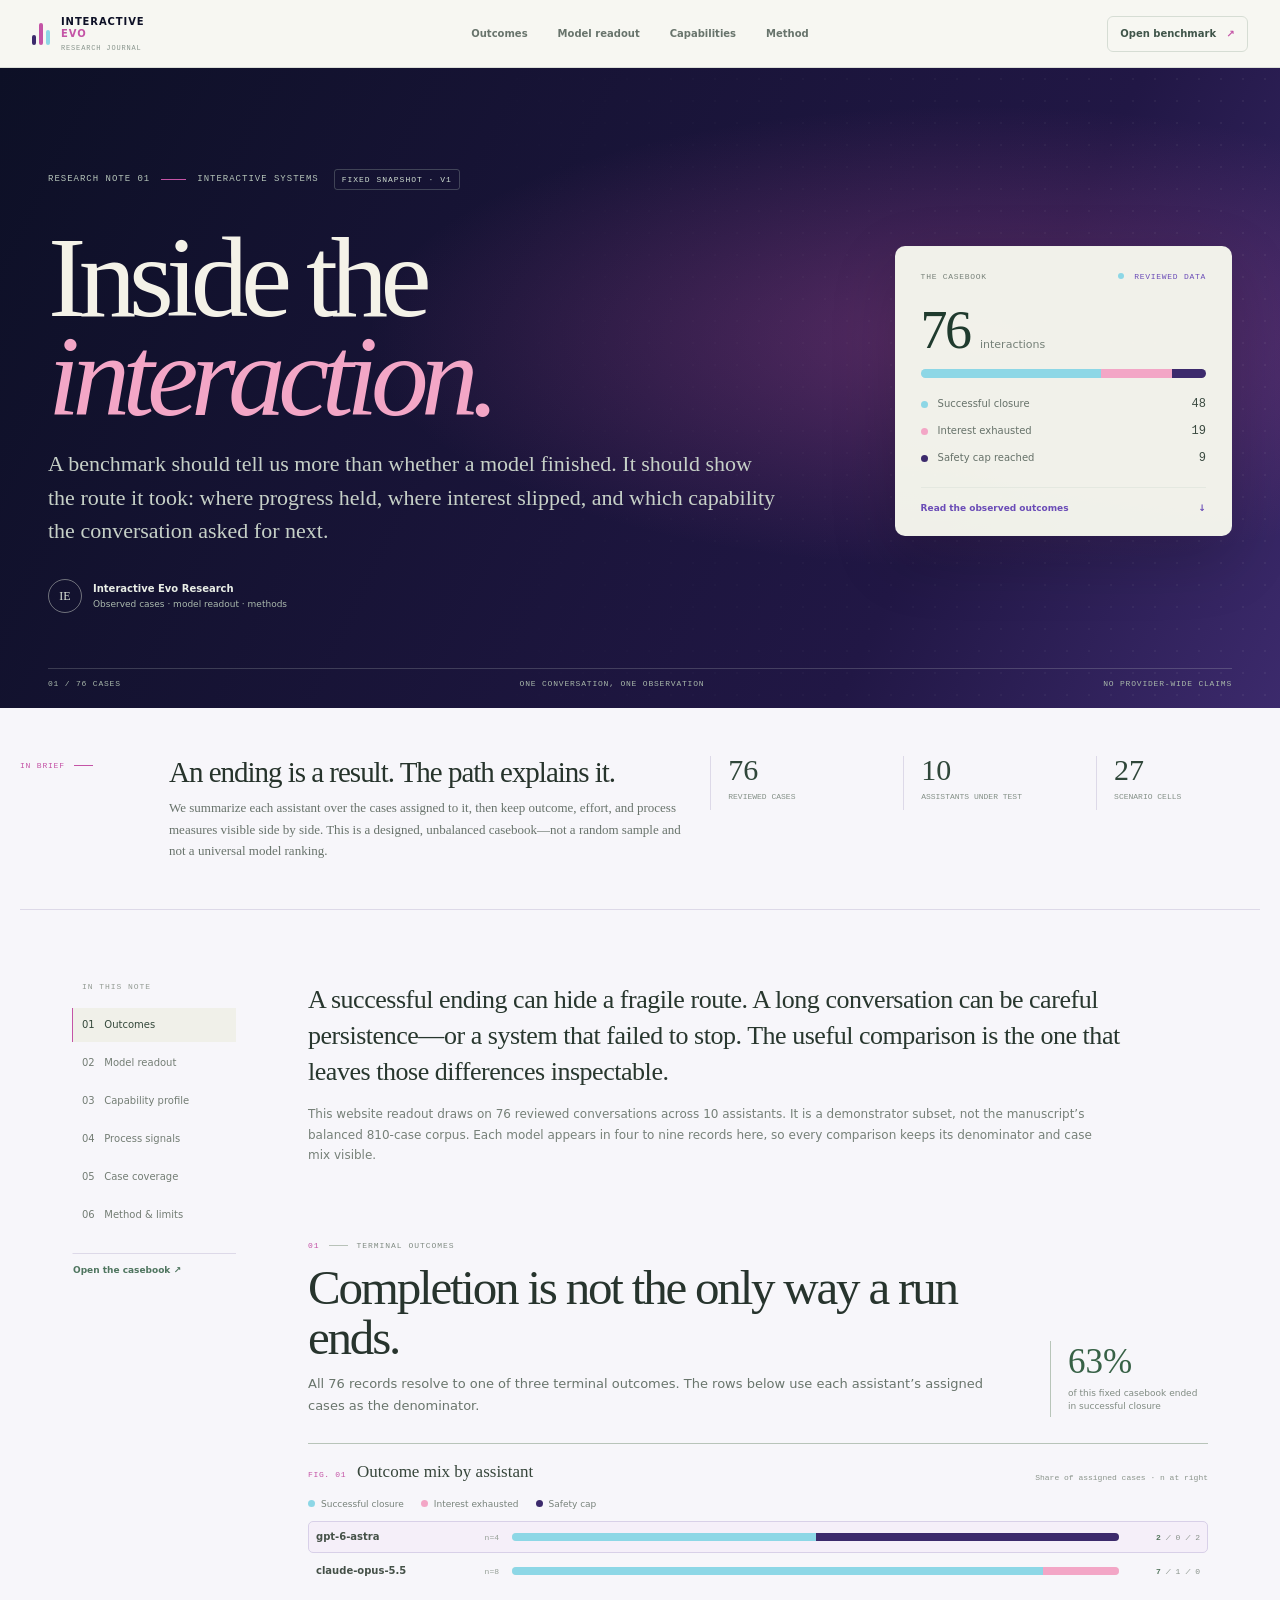
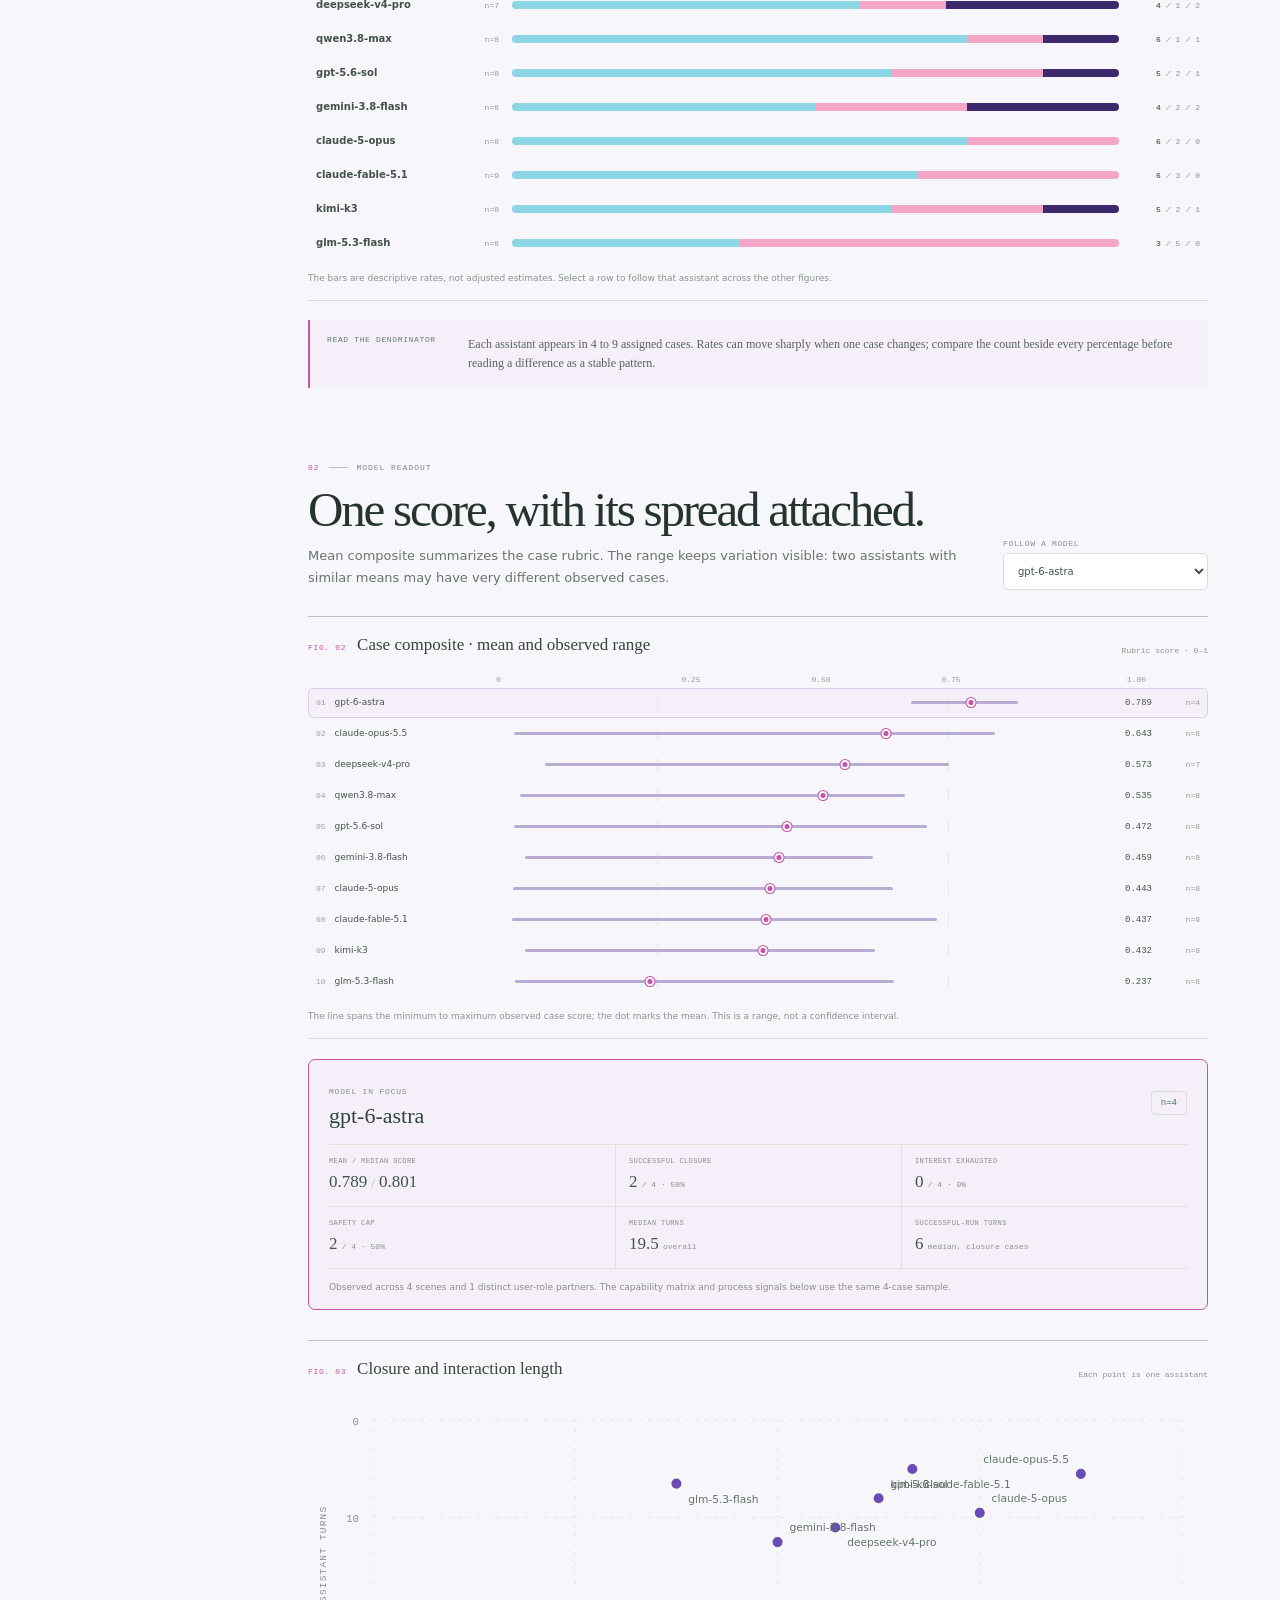
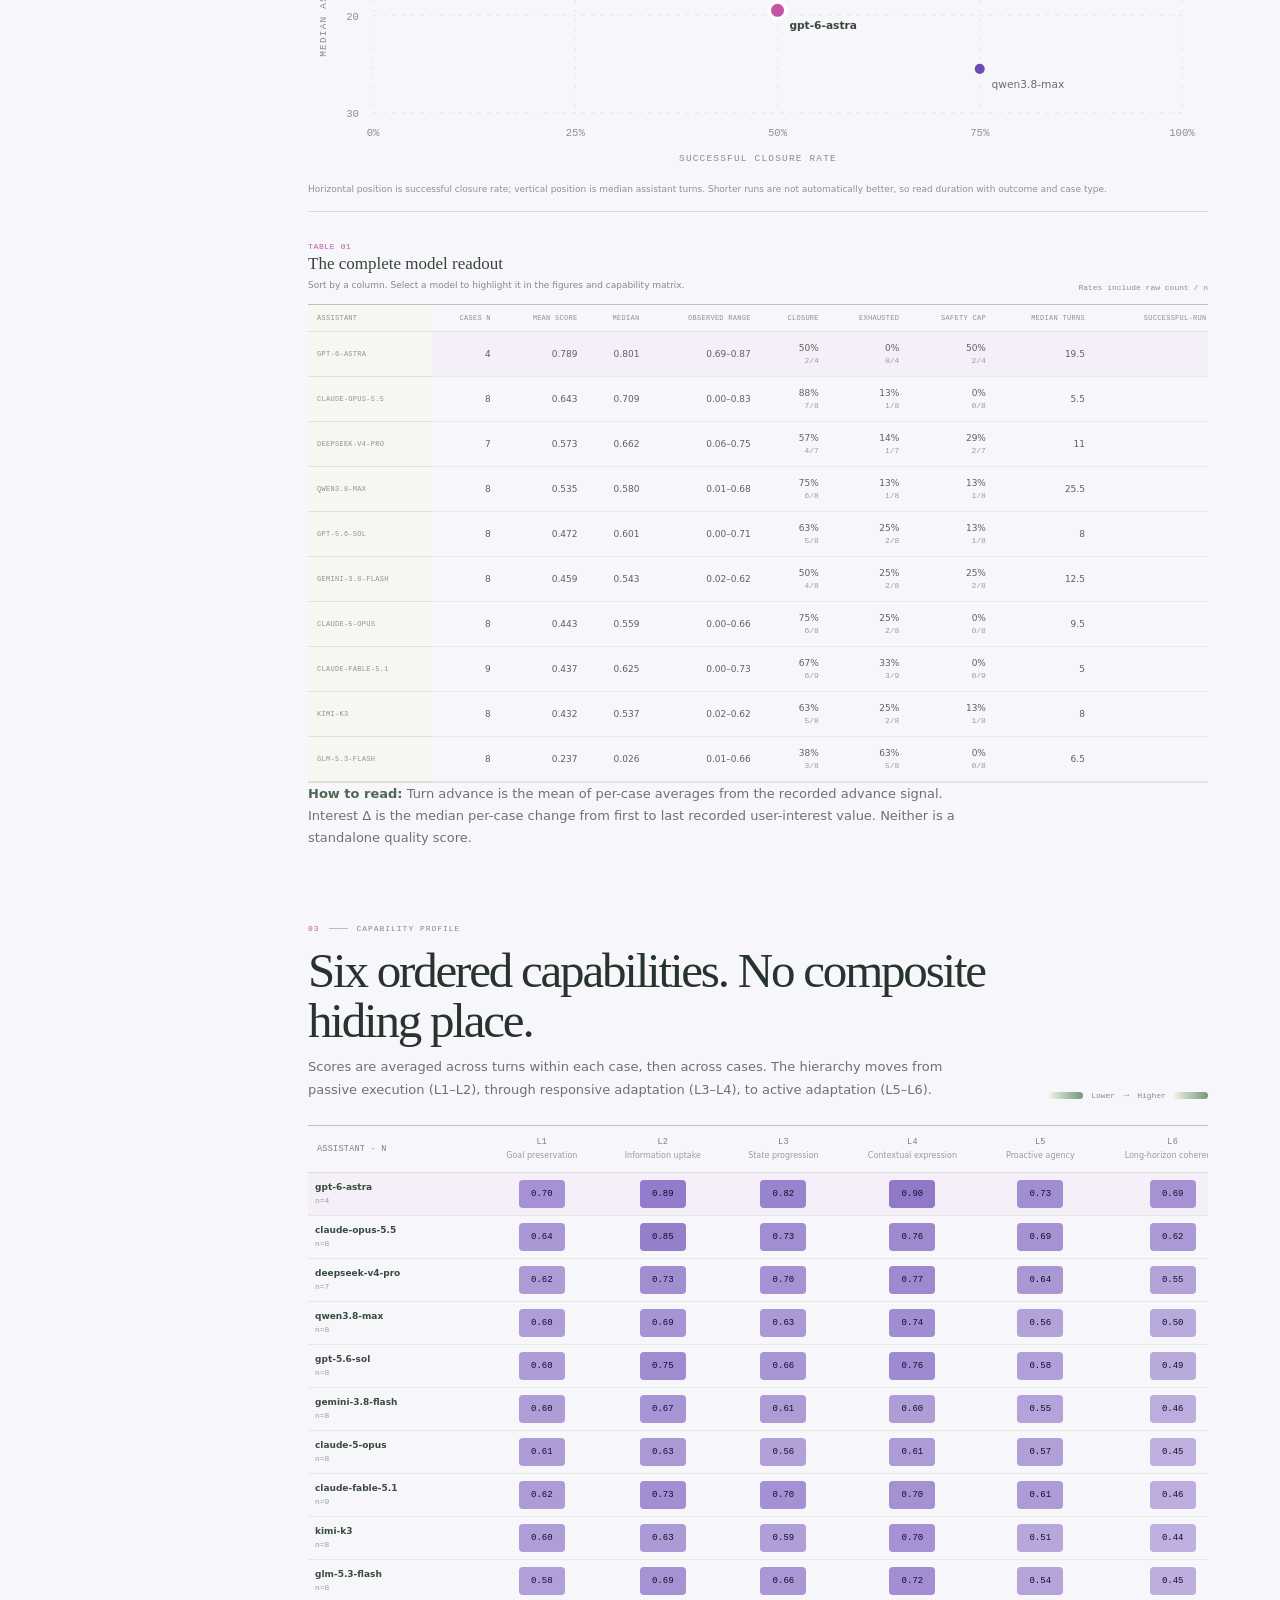
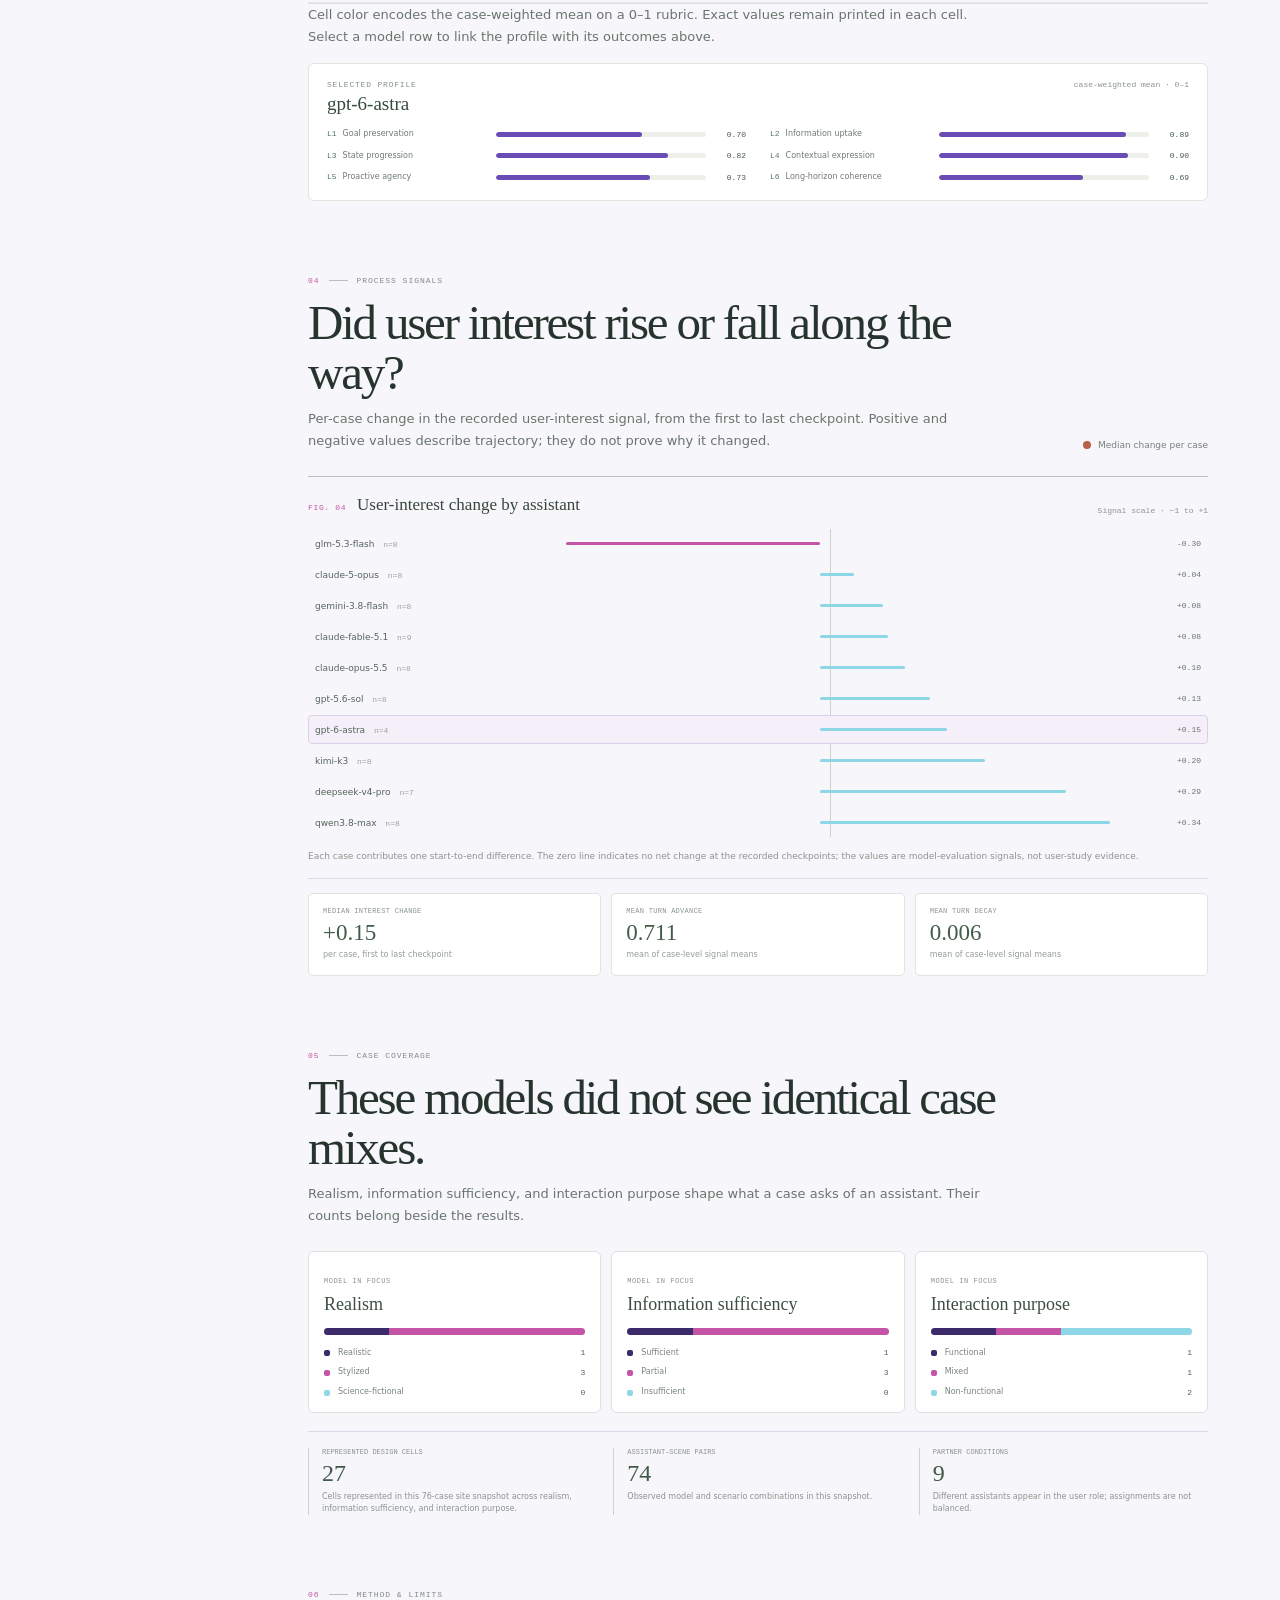
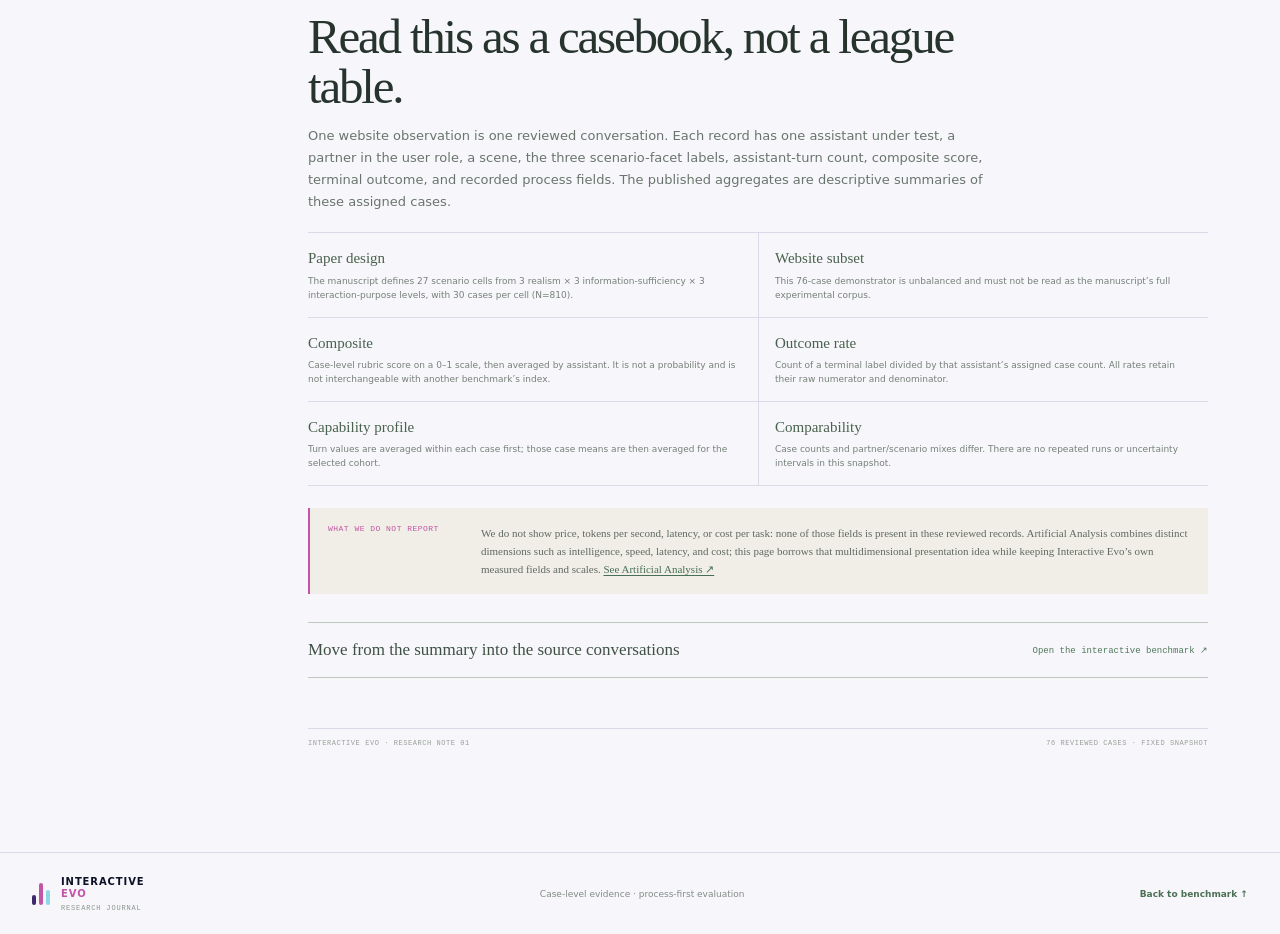
==== commit 3b48974b: "Redesign model results and align site with manuscript" ====
--- a/research.html
+++ b/research.html
@@ -45,7 +45,7 @@
       <aside class="article-rail"><span>IN THIS NOTE</span><a class="active" href="#outcomes">01 &nbsp; Outcomes</a><a href="#model-readout">02 &nbsp; Model readout</a><a href="#capability">03 &nbsp; Capability profile</a><a href="#process">04 &nbsp; Process signals</a><a href="#coverage">05 &nbsp; Case coverage</a><a href="#method">06 &nbsp; Method &amp; limits</a><a class="rail-link" href="./index.html#cases">Open the casebook ↗</a></aside>
       <article class="article-body">
         <p class="article-lead">A successful ending can hide a fragile route. A long conversation can be careful persistence—or a system that failed to stop. The useful comparison is the one that leaves those differences inspectable.</p>
-        <p class="article-context">This readout draws on 76 reviewed conversations across 10 assistants. Each model appears in four to nine cases. We report what happened in those assigned records, with the denominator and case mix in view.</p>
+        <p class="article-context">This website readout draws on 76 reviewed conversations across 10 assistants. It is a demonstrator subset, not the manuscript’s balanced 810-case corpus. Each model appears in four to nine records here, so every comparison keeps its denominator and case mix visible.</p>
 
         <section id="outcomes" class="article-section">
           <div class="section-marker"><span>01</span><i></i> TERMINAL OUTCOMES</div>
@@ -72,8 +72,8 @@
 
         <section id="capability" class="article-section">
           <div class="section-marker"><span>03</span><i></i> CAPABILITY PROFILE</div>
-          <div class="section-head-row"><div><h2>Six capabilities. No composite hiding place.</h2><p>Scores are averaged across turns within each case, then across cases. This prevents long transcripts from contributing more observations than short ones.</p></div><span class="matrix-scale"><i></i> Lower <b>→</b> Higher <i></i></span></div>
-          <div class="heatmap-wrap"><table class="capability-heatmap"><thead><tr><th>ASSISTANT · N</th><th>L1<br /><small>Goal</small></th><th>L2<br /><small>Information</small></th><th>L3<br /><small>State</small></th><th>L4<br /><small>Style</small></th><th>L5<br /><small>Agency</small></th><th>L6<br /><small>Horizon</small></th></tr></thead><tbody id="capability-heatmap-body"></tbody></table></div>
+          <div class="section-head-row"><div><h2>Six ordered capabilities. No composite hiding place.</h2><p>Scores are averaged across turns within each case, then across cases. The hierarchy moves from passive execution (L1–L2), through responsive adaptation (L3–L4), to active adaptation (L5–L6).</p></div><span class="matrix-scale"><i></i> Lower <b>→</b> Higher <i></i></span></div>
+          <div class="heatmap-wrap"><table class="capability-heatmap"><thead><tr><th>ASSISTANT · N</th><th>L1<br /><small>Goal preservation</small></th><th>L2<br /><small>Information uptake</small></th><th>L3<br /><small>State progression</small></th><th>L4<br /><small>Contextual expression</small></th><th>L5<br /><small>Proactive agency</small></th><th>L6<br /><small>Long-horizon coherence</small></th></tr></thead><tbody id="capability-heatmap-body"></tbody></table></div>
           <p class="figure-caption">Cell color encodes the case-weighted mean on a 0–1 rubric. Exact values remain printed in each cell. Select a model row to link the profile with its outcomes above.</p>
           <div class="capability-detail" id="capability-detail"></div>
         </section>
@@ -87,16 +87,16 @@
 
         <section id="coverage" class="article-section">
           <div class="section-marker"><span>05</span><i></i> CASE COVERAGE</div>
-          <div class="section-head-row"><div><h2>These models did not see identical case mixes.</h2><p>Scenario setting, information sufficiency, and task purpose shape what a case asks of an assistant. Their counts belong beside the results.</p></div></div>
+          <div class="section-head-row"><div><h2>These models did not see identical case mixes.</h2><p>Realism, information sufficiency, and interaction purpose shape what a case asks of an assistant. Their counts belong beside the results.</p></div></div>
           <div id="coverage-figures" class="coverage-figures"></div>
-          <div class="coverage-notes"><div><span>SCENARIO CELLS</span><strong id="coverage-scenes">27</strong><p>Designed case cells across realistic, stylized, and science-fiction settings.</p></div><div><span>ASSISTANT–SCENE PAIRS</span><strong id="coverage-pairs">74</strong><p>Observed model and scenario combinations in this snapshot.</p></div><div><span>PARTNER CONDITIONS</span><strong id="coverage-partners">—</strong><p>Different assistants appear in the user role; assignments are not balanced.</p></div></div>
+          <div class="coverage-notes"><div><span>REPRESENTED DESIGN CELLS</span><strong id="coverage-scenes">27</strong><p>Cells represented in this 76-case site snapshot across realism, information sufficiency, and interaction purpose.</p></div><div><span>ASSISTANT–SCENE PAIRS</span><strong id="coverage-pairs">74</strong><p>Observed model and scenario combinations in this snapshot.</p></div><div><span>PARTNER CONDITIONS</span><strong id="coverage-partners">—</strong><p>Different assistants appear in the user role; assignments are not balanced.</p></div></div>
         </section>
 
         <section id="method" class="article-section method-section">
           <div class="section-marker"><span>06</span><i></i> METHOD &amp; LIMITS</div>
           <h2>Read this as a casebook, not a league table.</h2>
-          <p>One observation is one reviewed conversation. Each record has one assistant under test, a partner in the user role, a scenario, information and purpose labels, assistant-turn count, composite score, terminal state, and per-turn process signals. The published aggregates are descriptive summaries of the assigned cases.</p>
-          <div class="method-grid"><div><b>Composite</b><p>Case-level rubric score on a 0–1 scale, then averaged by assistant. It is not a probability and is not interchangeable with another benchmark’s index.</p></div><div><b>Outcome rate</b><p>Count of a terminal label divided by that assistant’s assigned case count. All rates retain their raw numerator and denominator.</p></div><div><b>Interaction length</b><p>Median assistant turns. Successful-run turns are conditional on cases that ended in successful closure.</p></div><div><b>Capability profile</b><p>Turn values are averaged within each case first; those case means are then averaged for the selected cohort.</p></div><div><b>Process signals</b><p>Advance, decay, interest, and tolerance are reported as recorded mechanism signals. They are not human-subject measurements.</p></div><div><b>Comparability</b><p>Case counts and partner/scenario mixes differ. There are no repeated runs or uncertainty intervals in this snapshot.</p></div></div>
+          <p>One website observation is one reviewed conversation. Each record has one assistant under test, a partner in the user role, a scene, the three scenario-facet labels, assistant-turn count, composite score, terminal outcome, and recorded process fields. The published aggregates are descriptive summaries of these assigned cases.</p>
+          <div class="method-grid"><div><b>Paper design</b><p>The manuscript defines 27 scenario cells from 3 realism × 3 information-sufficiency × 3 interaction-purpose levels, with 30 cases per cell (N=810).</p></div><div><b>Website subset</b><p>This 76-case demonstrator is unbalanced and must not be read as the manuscript’s full experimental corpus.</p></div><div><b>Composite</b><p>Case-level rubric score on a 0–1 scale, then averaged by assistant. It is not a probability and is not interchangeable with another benchmark’s index.</p></div><div><b>Outcome rate</b><p>Count of a terminal label divided by that assistant’s assigned case count. All rates retain their raw numerator and denominator.</p></div><div><b>Capability profile</b><p>Turn values are averaged within each case first; those case means are then averaged for the selected cohort.</p></div><div><b>Comparability</b><p>Case counts and partner/scenario mixes differ. There are no repeated runs or uncertainty intervals in this snapshot.</p></div></div>
           <div class="limitations-note"><span>WHAT WE DO NOT REPORT</span><p>We do not show price, tokens per second, latency, or cost per task: none of those fields is present in these reviewed records. Artificial Analysis combines distinct dimensions such as intelligence, speed, latency, and cost; this page borrows that multidimensional presentation idea while keeping Interactive Evo’s own measured fields and scales. <a href="https://artificialanalysis.ai/" target="_blank" rel="noreferrer">See Artificial Analysis ↗</a></p></div>
           <a class="article-cta" href="./index.html#cases"><span>Move from the summary into the source conversations</span><b>Open the interactive benchmark ↗</b></a>
           <div class="article-end"><span>INTERACTIVE EVO · RESEARCH NOTE 01</span><span>76 REVIEWED CASES · FIXED SNAPSHOT</span></div>
--- a/research.css
+++ b/research.css
@@ -1,4 +1,4 @@
-:root { --paper:#f7f7f2; --white:#fff; --ink:#222923; --muted:#667169; --faint:#8c968e; --line:#dce2da; --soft:#eef1eb; --forest:#18352c; --forest-2:#25463b; --sage:#789785; --teal:#9ec7bd; --rust:#b96449; --ochre:#d7b86b; --success:#638a71; --exhaustion:#d1ab62; --cap:#b9624c; --mono:'DM Mono',ui-monospace,SFMono-Regular,Consolas,monospace; --sans:'DM Sans',Inter,ui-sans-serif,system-ui,sans-serif; --serif:'Newsreader',Georgia,serif; }
+:root { --paper:#f7f6fa; --white:#fff; --ink:#0d1026; --muted:#68647a; --faint:#928da0; --line:#ddd9e8; --soft:#f1edf7; --forest:#0d1026; --forest-2:#3c2a6c; --sage:#6a4cb7; --teal:#8dd7e6; --rust:#c454a6; --ochre:#f3a6c6; --success:#8dd7e6; --exhaustion:#f3a6c6; --cap:#3c2a6c; --mono:'DM Mono',ui-monospace,SFMono-Regular,Consolas,monospace; --sans:'DM Sans',Inter,ui-sans-serif,system-ui,sans-serif; --serif:'Newsreader',Georgia,serif; }
 * { box-sizing:border-box; }
 html { scroll-behavior:smooth; scroll-padding-top:82px; }
 body { margin:0; background:var(--paper); color:var(--ink); font:14px/1.6 var(--sans); -webkit-font-smoothing:antialiased; }
@@ -10,7 +10,7 @@
 .brand-glyph { display:flex; height:23px; align-items:end; gap:3px; }.brand-glyph i { display:block; width:4px; border-radius:3px; background:#7a9a84; }.brand-glyph i:nth-child(1) { height:10px; }.brand-glyph i:nth-child(2) { height:22px; background:#7b9aa1; }.brand-glyph i:nth-child(3) { height:15px; background:#b86c53; }
 .journal-header nav { display:flex; height:100%; align-items:center; gap:30px; }.journal-header nav a { color:#68746c; font-size:10px; font-weight:650; text-decoration:none; }.journal-header nav a:hover,.journal-back:hover { color:var(--rust); }
 .journal-back { justify-self:end; padding:9px 12px; border:1px solid #d6ddd4; border-radius:6px; color:#40554a; text-decoration:none; font-size:10px; font-weight:700; }.journal-back span { margin-left:7px; color:var(--rust); }
-.journal-hero { position:relative; display:grid; grid-template-columns:minmax(0,1.5fr) minmax(300px,.68fr); align-items:center; gap:clamp(40px,8vw,128px); min-height:640px; padding:86px max(48px,calc((100vw - 1240px)/2)) 80px; overflow:hidden; background:radial-gradient(ellipse at 76% 42%,rgba(83,123,102,.36),transparent 44%),linear-gradient(116deg,#17251f,#1c332a 72%,#243c31); color:#eef2e9; }
+.journal-hero { position:relative; display:grid; grid-template-columns:minmax(0,1.5fr) minmax(300px,.68fr); align-items:center; gap:clamp(40px,8vw,128px); min-height:640px; padding:86px max(48px,calc((100vw - 1240px)/2)) 80px; overflow:hidden; background:radial-gradient(ellipse at 76% 42%,rgba(196,84,166,.35),transparent 44%),linear-gradient(116deg,#0d1026,#211745 72%,#3c2a6c); color:#f6f1fa; }
 .journal-hero:before { position:absolute; inset:0; pointer-events:none; background-image:radial-gradient(rgba(230,237,224,.15) .75px,transparent .75px); background-size:22px 22px; mask-image:linear-gradient(90deg,transparent 35%,#000 100%); content:""; opacity:.4; }
 .hero-copy,.hero-outcome-card,.hero-foot { position:relative; z-index:1; }.journal-kicker { display:flex; flex-wrap:wrap; align-items:center; gap:11px; color:#b5c4b9; font:9px var(--mono); letter-spacing:.11em; }.journal-kicker i { width:25px; height:1px; background:#c17d60; }.snapshot-tag { margin-left:4px; padding:5px 7px; border:1px solid rgba(196,216,200,.25); border-radius:3px; color:#d0ded1; font-size:8px; }
 .journal-hero h1 { margin:38px 0 21px; color:#f4f2e8; font:400 clamp(70px,9vw,126px)/.86 var(--serif); letter-spacing:-.065em; }.journal-hero h1 em { color:#b9d0bd; font-weight:400; }.journal-deck { max-width:730px; margin:0; color:#c6d0c7; font:400 clamp(17px,1.8vw,22px)/1.53 var(--serif); }.journal-byline { display:flex; align-items:center; gap:11px; margin-top:31px; }.author-mark { display:grid; width:34px; height:34px; place-items:center; border:1px solid rgba(233,238,226,.43); border-radius:50%; color:#dce5d9; font:12px var(--serif); }.journal-byline strong,.journal-byline small { display:block; }.journal-byline strong { color:#e9eee6; font-size:10px; }.journal-byline small { color:#aab9ad; font-size:9px; }
@@ -35,3 +35,18 @@
 @media(max-width:800px) { .journal-header { grid-template-columns:1fr auto; padding:0 18px; }.journal-header nav { display:none; }.journal-back { font-size:9px; }.journal-hero { grid-template-columns:1fr; gap:34px; min-height:auto; padding:67px 26px 80px; }.journal-hero h1 { margin-top:30px; font-size:clamp(67px,13vw,100px); }.journal-deck { max-width:650px; }.hero-outcome-card { max-width:420px; }.hero-foot { right:26px; left:26px; font-size:7px; }.journal-intro { grid-template-columns:1fr repeat(3,.55fr); gap:14px; margin:0 24px; padding:31px 0; }.intro-mark { grid-column:1/-1; }.intro-copy { grid-column:1/-1; }.intro-stat { padding-left:10px; }.intro-stat:first-of-type { padding-left:0; border-left:0; }.intro-stat strong { font-size:26px; }.article-shell { display:block; padding:37px 24px 70px; }.article-rail { position:static; display:flex; gap:5px; overflow:auto; margin:0 -2px 35px; padding-bottom:8px; white-space:nowrap; }.article-rail > span,.article-rail .rail-link { display:none; }.article-rail a { flex:none; padding:7px 9px; border:1px solid #e0e5de; border-radius:3px; font-size:8px; }.article-rail a.active { border-color:#c47c62; background:#f1f0e8; }.section-head-row { align-items:flex-start; flex-direction:column; gap:14px; }.section-aside-note { min-width:auto; }.focus-select { width:100%; }.focus-select select { width:100%; }.coverage-figures { grid-template-columns:1fr; }.coverage-card { display:grid; grid-template-columns:1fr minmax(120px,.8fr); gap:0 12px; }.coverage-card > span,.coverage-card h3 { grid-column:1; }.coverage-stack { grid-column:2; grid-row:2; align-self:center; }.coverage-legend { grid-column:1/-1; grid-template-columns:repeat(3,1fr); gap:8px; }.outcome-row { grid-template-columns:128px minmax(80px,1fr) 55px; gap:8px; }.score-row { grid-template-columns:128px minmax(80px,1fr) 41px 28px; gap:8px; }.range-axis { margin-left:136px; margin-right:49px; }.interest-row { grid-template-columns:130px minmax(90px,1fr) 39px; gap:8px; }.interest-chart:before { left:58%; }.outcome-scatter svg { min-height:230px; }.research-table-wrap { margin-right:-24px; }.table-heading { align-items:flex-start; flex-direction:column; }.table-side-note { text-align:left; }.journal-footer { align-items:flex-start; flex-direction:column; padding:22px 20px; } }
 @media(max-width:520px) { .journal-brand { font-size:9px; }.journal-hero { padding-right:20px; padding-left:20px; }.journal-kicker { font-size:7px; gap:7px; }.snapshot-tag { font-size:7px; }.journal-hero h1 { font-size:70px; }.journal-deck { font-size:17px; }.hero-outcome-card { padding:19px; }.hero-foot { right:20px; left:20px; gap:7px; font-size:6px; }.hero-foot span:nth-child(2) { display:none; }.journal-intro { margin-right:20px; margin-left:20px; }.intro-copy h2 { font-size:26px; }.intro-stat strong { font-size:23px; }.intro-stat span { font-size:7px; }.article-shell { padding-right:19px; padding-left:19px; }.article-lead { font-size:22px; }.section-head-row h2,.article-body > .article-section > h2 { font-size:36px; }.section-head-row p { font-size:12px; }.chart-topline { align-items:flex-start; flex-direction:column; gap:5px; }.chart-topline > div { align-items:flex-start; flex-direction:column; gap:3px; }.chart-unit { text-align:left; }.outcome-legend { gap:9px; font-size:8px; }.outcome-row { grid-template-columns:103px minmax(55px,1fr) 47px; gap:5px; padding-right:3px; padding-left:3px; }.outcome-model b { font-size:8px; }.outcome-model small,.outcome-counts { font-size:7px; }.score-row { grid-template-columns:103px minmax(50px,1fr) 37px 24px; gap:5px; padding-right:3px; padding-left:3px; }.score-name { gap:5px; font-size:8px; }.range-axis { margin-left:111px; margin-right:35px; font-size:7px; }.focus-card-stats { grid-template-columns:1fr 1fr; }.focus-card-stats > div:nth-child(3n+2),.focus-card-stats > div:nth-child(3n) { padding-left:0; border-left:0; }.focus-card-stats > div:nth-child(2n) { padding-left:11px; border-left:1px solid #dce3da; }.focus-card-stats > div { padding-right:7px; }.focus-card-stats span { font-size:6px; }.focus-card-stats b { font-size:15px; }.capability-detail-grid { grid-template-columns:1fr; }.capability-detail-grid > div { grid-template-columns:minmax(105px,1fr) minmax(60px,1.2fr) 29px; }.matrix-scale { font-size:7px; }.interest-row { grid-template-columns:104px minmax(65px,1fr) 34px; gap:5px; }.interest-model { font-size:8px; }.interest-model small { display:none; }.signal-cards { grid-template-columns:1fr; }.signal-cards > div { display:grid; grid-template-columns:1fr auto; align-items:center; gap:3px 8px; }.signal-cards strong { grid-column:2; grid-row:1/3; }.signal-cards small { margin:0; }.coverage-notes { gap:8px; }.coverage-notes > div { padding-left:8px; }.coverage-notes span { font-size:6px; }.coverage-notes strong { font-size:21px; }.coverage-notes p { font-size:7px; }.method-grid { grid-template-columns:1fr; }.method-grid > div:nth-child(2n) { padding-left:0; border-left:0; }.limitations-note { grid-template-columns:1fr; gap:7px; }.article-cta { align-items:flex-start; flex-direction:column; }.article-cta span { font-size:16px; }.article-end { font-size:6px; } }
 @media(prefers-reduced-motion:reduce) { html { scroll-behavior:auto; } *,*::before,*::after { scroll-behavior:auto !important; transition:none !important; } }
+
+/* Shared InteractEval purple palette. */
+.journal-brand { color:var(--ink); }.journal-brand b,.journal-header nav a:hover,.journal-back:hover,.journal-back span { color:var(--rust); }
+.brand-glyph i { background:#3c2a6c; }.brand-glyph i:nth-child(2) { background:#c454a6; }.brand-glyph i:nth-child(3) { background:#8dd7e6; }
+.journal-hero h1 em { color:#f3a6c6; }.journal-kicker i { background:#c454a6; }
+.hero-card-head b,.hero-outcome-card > a { color:#6a4cb7; }.hero-card-head i { background:#8dd7e6; }
+.outcome-row:hover,.outcome-row.selected,.score-row:hover,.score-row.selected,.interest-row:hover,.interest-row.selected { border-color:#d8d0e8; background:#f5eff9; }
+.score-range-line { background:#b8acd2; }.score-range-dot { background:#c454a6; box-shadow:0 0 0 1px #c454a6; }
+.model-focus-card,.finding-callout { border-color:#c454a6; background:#f5eff9; }
+.scatter-model circle { fill:#6a4cb7; }.scatter-model.selected circle,.scatter-model:hover circle,.scatter-model:focus circle { fill:#c454a6; }
+.capability-heatmap { min-width:940px; }.capability-heatmap th { font-size:8.5px; }.capability-heatmap th small { display:block; max-width:112px; margin:4px auto 0; line-height:1.25; white-space:normal; }
+.capability-heatmap tbody tr:hover,.capability-heatmap tbody tr.selected,.research-table tbody tr:hover td,.research-table tbody tr.selected td { background:#f5eff9; }
+.capability-heatmap td span { background:color-mix(in srgb,#6a4cb7 calc(10% + var(--heat)*70%),#f8f4fa); color:#0d1026; }
+.capability-detail-grid em { background:#6a4cb7; }.interest-track i.negative { background:#c454a6; }.interest-track i.positive { background:#8dd7e6; }
+.coverage-realistic,.coverage-sufficient,.coverage-functional { background:#3c2a6c; }.coverage-stylized,.coverage-partial,.coverage-mixed { background:#c454a6; }.coverage-sci_fi,.coverage-insufficient,.coverage-non_functional { background:#8dd7e6; }
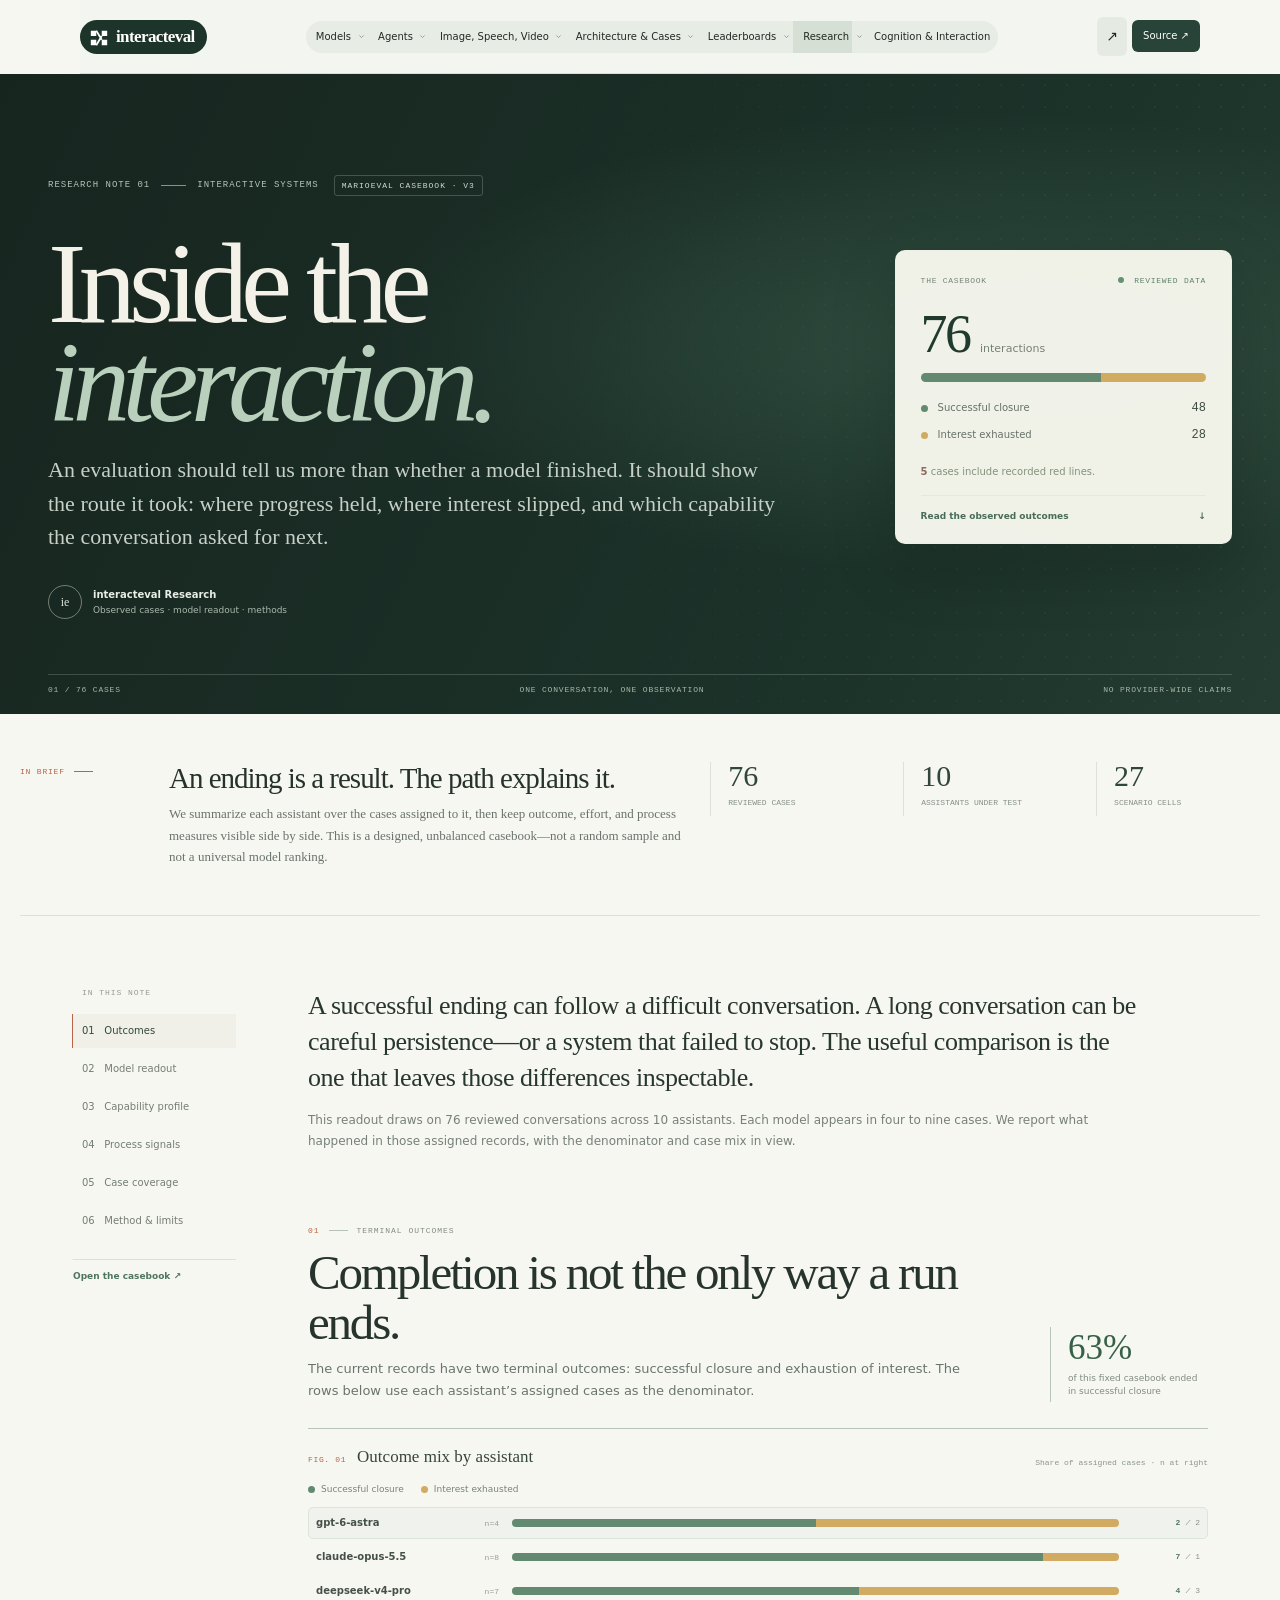
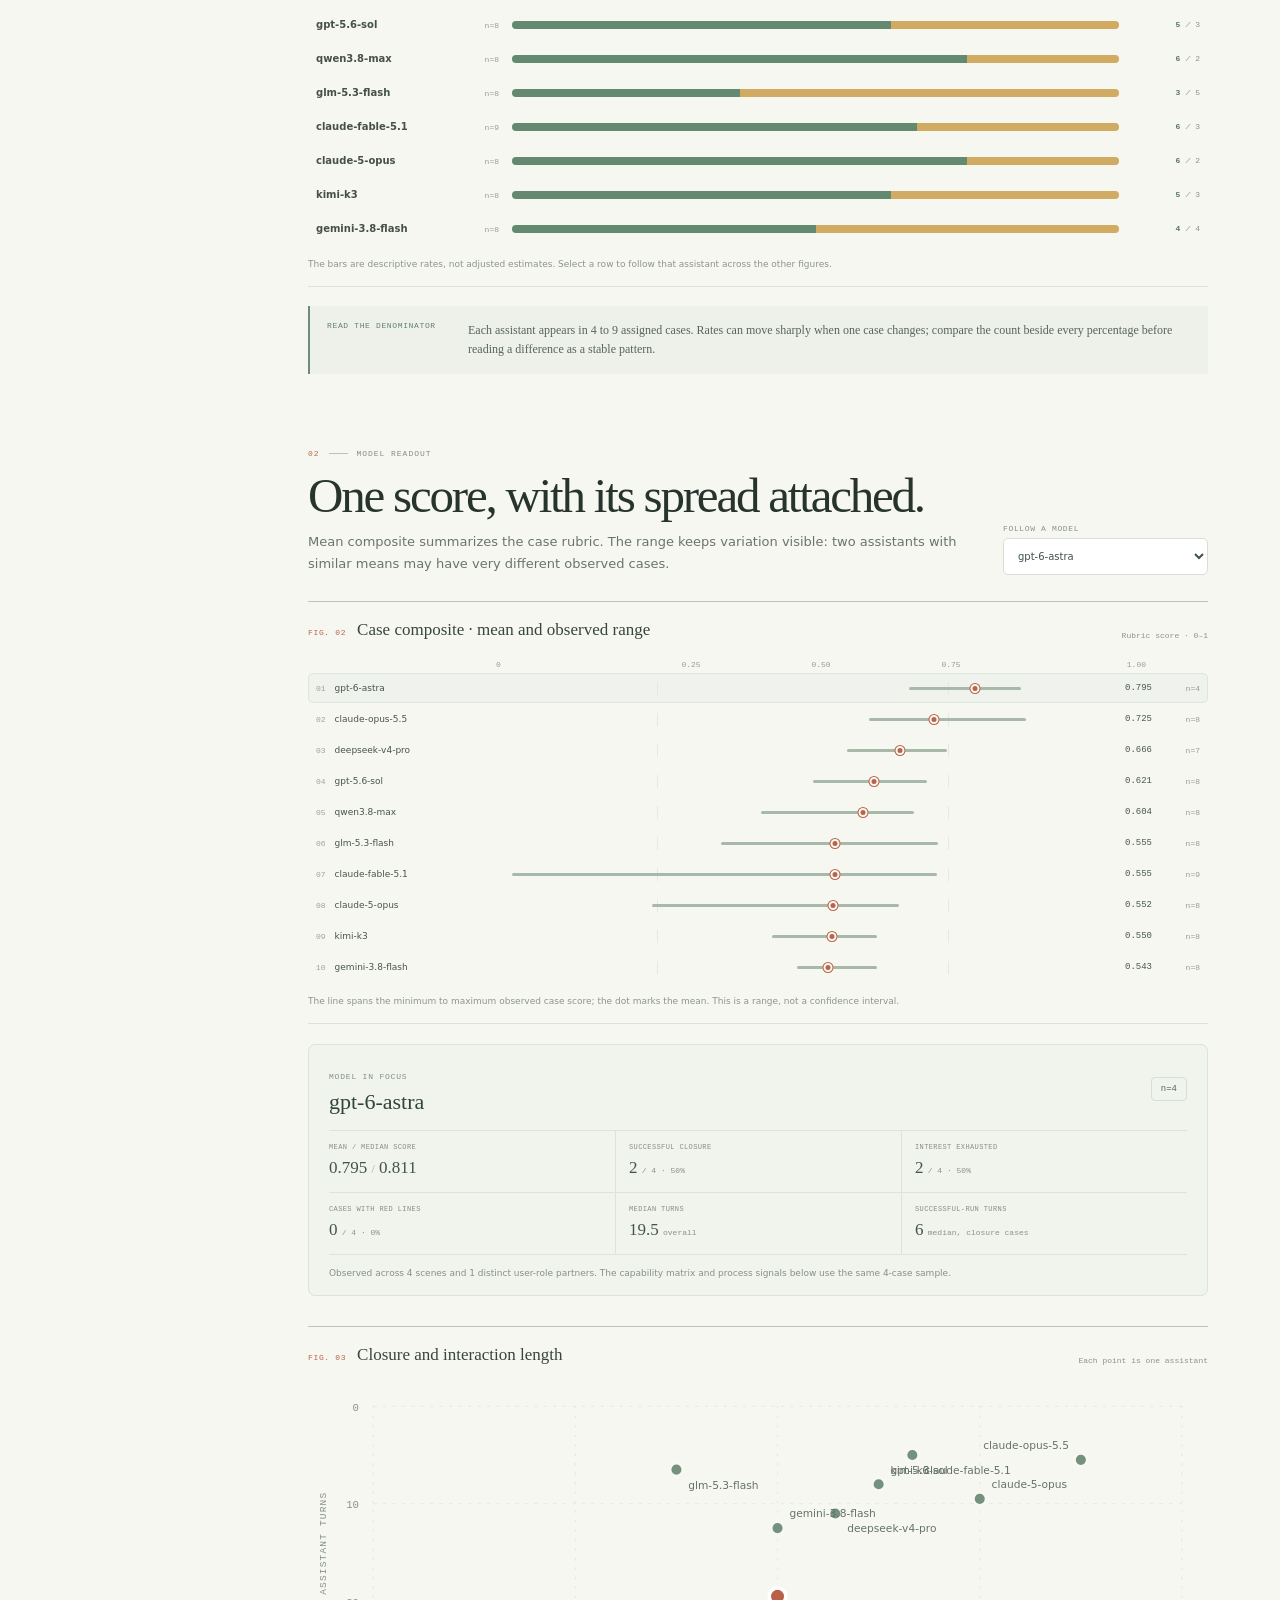
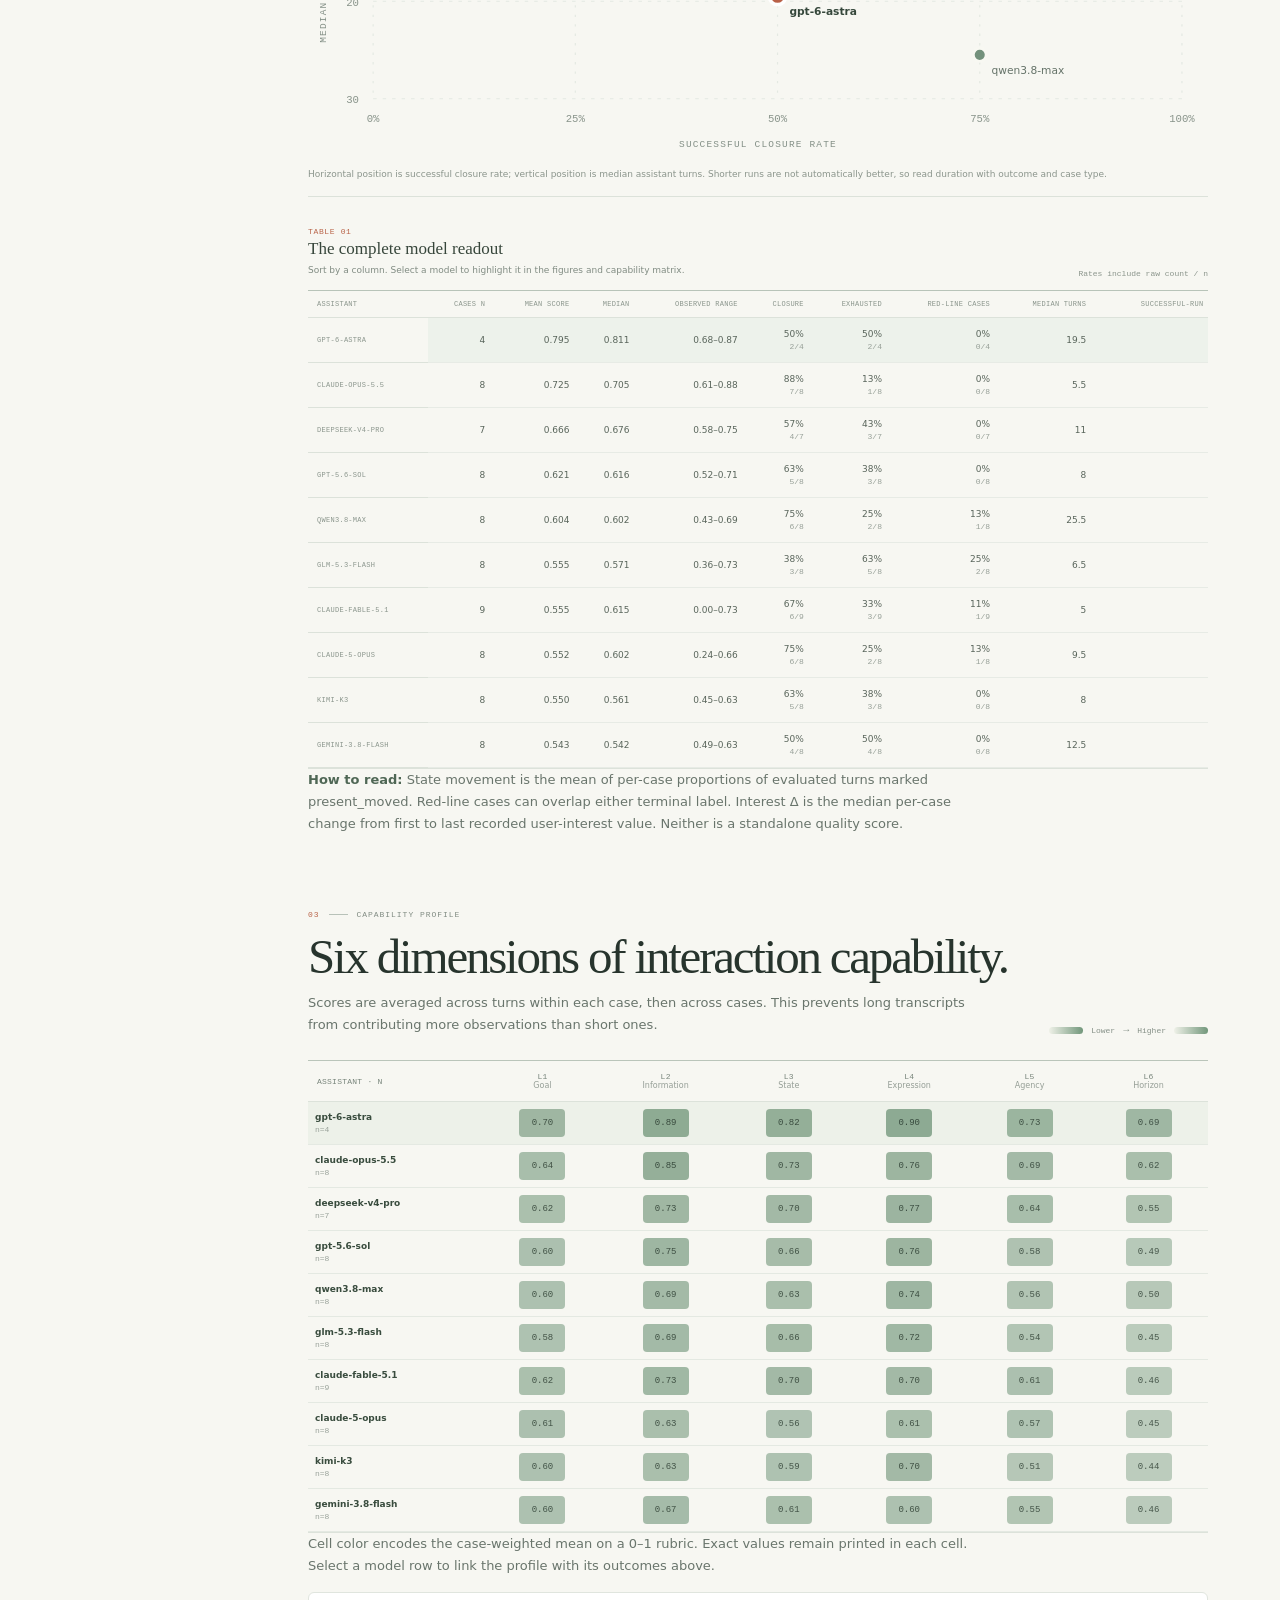
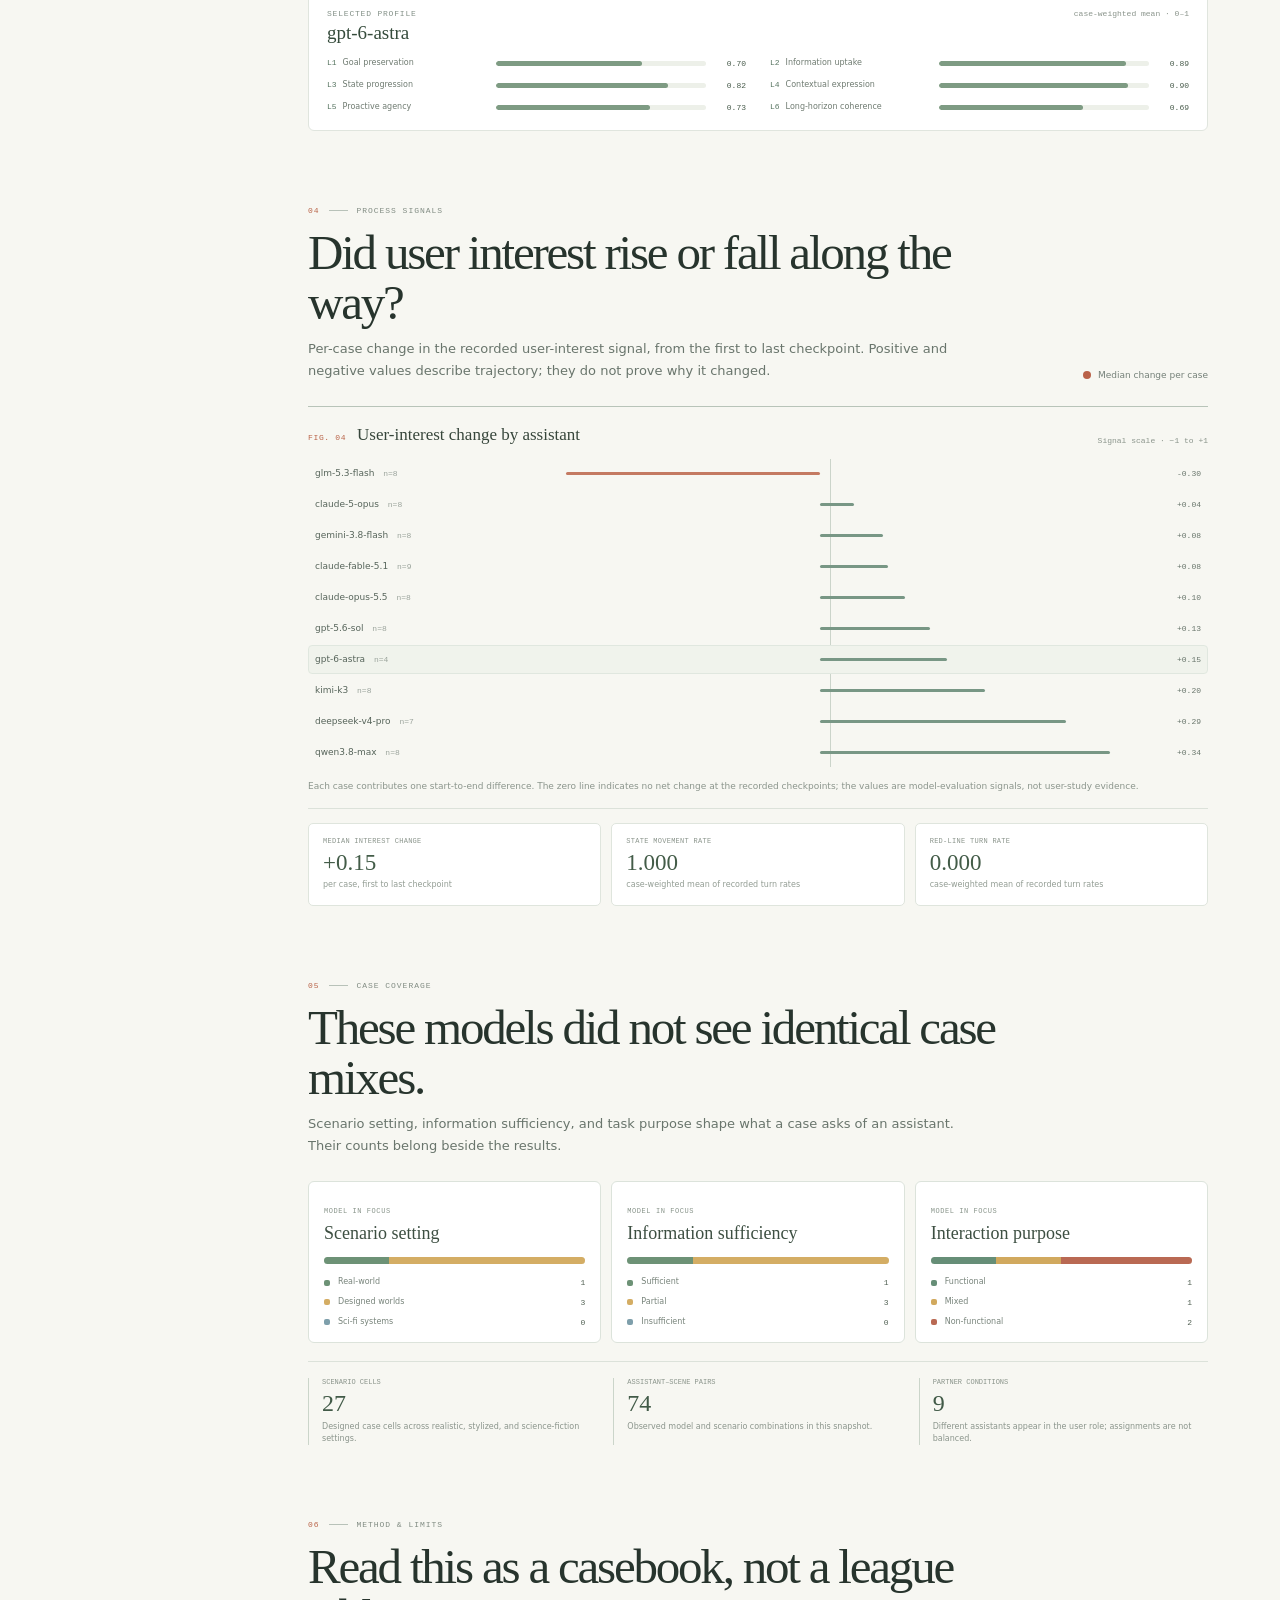
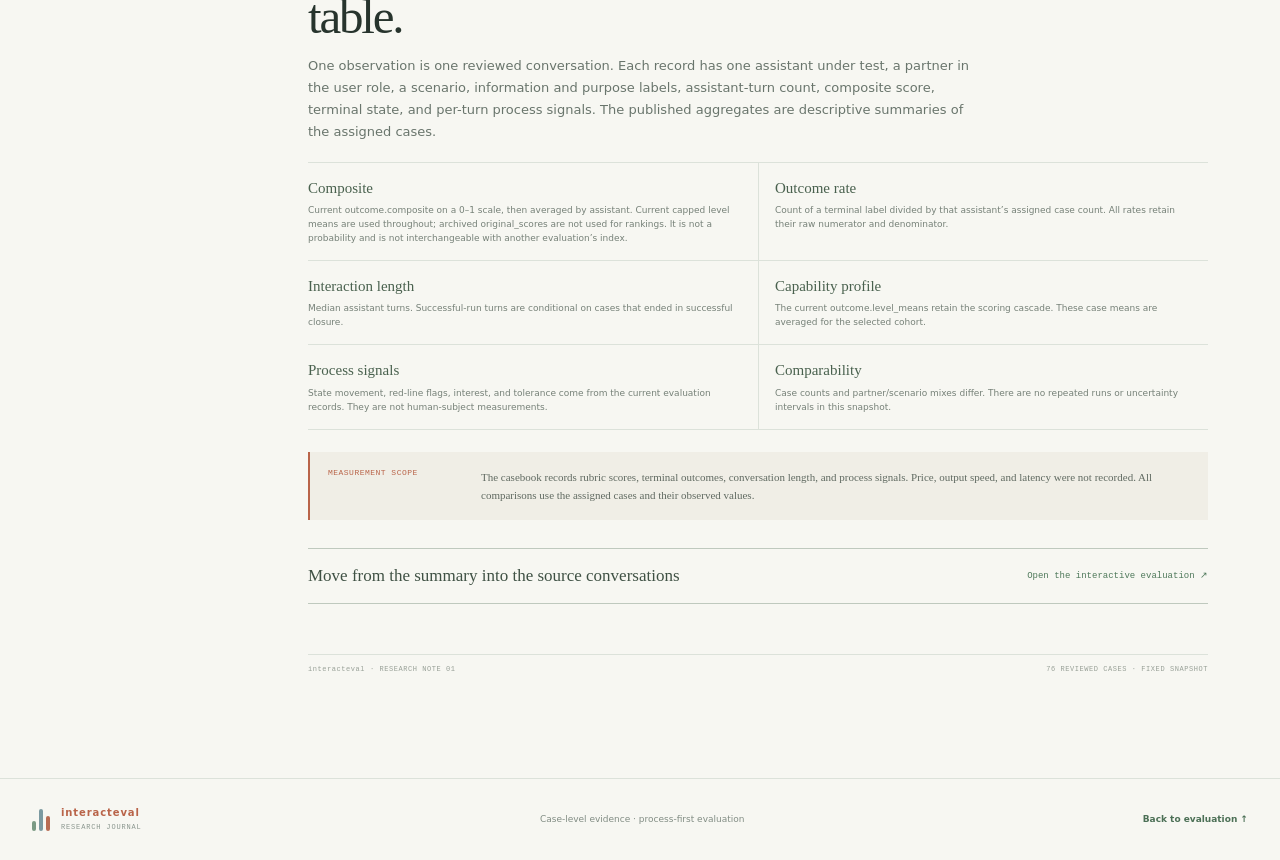
==== commit cbd899c1: "feat(site): publish interacteval analysis" ====
--- a/research.html
+++ b/research.html
@@ -3,34 +3,34 @@
 <head>
   <meta charset="utf-8" />
   <meta name="viewport" content="width=device-width, initial-scale=1" />
-  <meta name="description" content="A data-led research journal for understanding how AI conversations succeed, stall and change over time." />
+  <meta name="description" content="A data-led research journal for understanding how model conversations succeed, stall and change over time." />
   <meta name="theme-color" content="#f7f7f2" />
   <link rel="icon" href="./assets/favicon.svg" type="image/svg+xml" />
-  <link rel="stylesheet" href="./research.css" />
-  <title>Inside the interaction — Interactive Evo Research</title>
+  <link rel="stylesheet" href="./dashboard.css?v=interacteval-v3-3722b5f9" /><link rel="stylesheet" href="./research.css?v=interacteval-v3-3722b5f9" />
+  <title>Inside the interaction — interacteval Research</title>
 </head>
 <body class="journal-page">
   <a class="skip-link" href="#article">Skip to article</a>
-  <header class="journal-header">
-    <a class="journal-brand" href="./index.html" aria-label="Interactive Evo home"><span class="brand-glyph" aria-hidden="true"><i></i><i></i><i></i></span><span>INTERACTIVE <b>EVO</b><small>RESEARCH JOURNAL</small></span></a>
-    <nav aria-label="Research navigation"><a href="#outcomes">Outcomes</a><a href="#model-readout">Model readout</a><a href="#capability">Capabilities</a><a href="#method">Method</a></nav>
-    <a class="journal-back" href="./index.html#cases">Open benchmark <span>↗</span></a>
-  </header>
+  <header class="masthead">
+<a class="wordmark" href="./index.html#models" aria-label="interacteval home"><svg viewBox="0 0 22 22" aria-hidden="true"><path d="M2 4h6v6H2zm12 0h6v6h-6zM2 14h6v6H2zm12 0h6v6h-6z" fill="currentColor"/><path d="m8 4 6 10m-6 6 6-10" stroke="currentColor" stroke-width="2"/></svg><span>interacteval</span></a>
+<nav class="primary-nav" aria-label="Main navigation"><a href="./index.html#models" data-route="models">Models</a><a href="./index.html#agents" data-route="agents">Agents</a><a href="./index.html#multimodal" data-route="multimodal">Image, Speech, Video <sup>Pending</sup></a><a href="./index.html#architecture" data-route="architecture">Architecture & Cases</a><a href="./index.html#leaderboards" data-route="leaderboards">Leaderboards</a><a class="active" href="./research.html">Research</a><a href="./index.html#trends" data-route="trends">Cognition & Interaction</a></nav>
+<div class="header-tools"><a class="search-trigger" href="./index.html#models" aria-label="Compare models">↗</a><a class="source-link" href="https://github.com/Jewelina95/interactive-evo" target="_blank" rel="noreferrer">Source ↗</a></div>
+</header>
 
   <main id="article">
     <section class="journal-hero">
       <div class="hero-copy">
-        <div class="journal-kicker"><span>RESEARCH NOTE 01</span><i></i><span>INTERACTIVE SYSTEMS</span><span class="snapshot-tag">FIXED SNAPSHOT · V1</span></div>
+        <div class="journal-kicker"><span>RESEARCH NOTE 01</span><i></i><span>INTERACTIVE SYSTEMS</span><span class="snapshot-tag">MARIOEVAL CASEBOOK · V3</span></div>
         <h1>Inside the<br /><em>interaction.</em></h1>
-        <p class="journal-deck">A benchmark should tell us more than whether a model finished. It should show the route it took: where progress held, where interest slipped, and which capability the conversation asked for next.</p>
-        <div class="journal-byline"><span class="author-mark">IE</span><span><strong>Interactive Evo Research</strong><small>Observed cases · model readout · methods</small></span></div>
+        <p class="journal-deck">An evaluation should tell us more than whether a model finished. It should show the route it took: where progress held, where interest slipped, and which capability the conversation asked for next.</p>
+        <div class="journal-byline"><span class="author-mark">ie</span><span><strong>interacteval Research</strong><small>Observed cases · model readout · methods</small></span></div>
       </div>
       <aside class="hero-outcome-card" aria-label="Case outcome distribution">
         <div class="hero-card-head"><span>THE CASEBOOK</span><b><i></i> REVIEWED DATA</b></div>
         <strong class="hero-card-total" id="hero-total">76 <small>interactions</small></strong>
-        <div class="hero-outcome-bar" aria-label="Distribution of terminal outcomes"><i id="hero-success-bar"></i><i id="hero-exhaustion-bar"></i><i id="hero-cap-bar"></i></div>
-        <div class="hero-outcome-legend"><div><i class="legend-success"></i><span>Successful closure</span><b id="hero-success">48</b></div><div><i class="legend-exhaustion"></i><span>Interest exhausted</span><b id="hero-exhaustion">19</b></div><div><i class="legend-cap"></i><span>Safety cap reached</span><b id="hero-cap">9</b></div></div>
-        <a href="#outcomes">Read the observed outcomes <span>↓</span></a>
+        <div class="hero-outcome-bar" aria-label="Distribution of terminal outcomes"><i id="hero-success-bar"></i><i id="hero-exhaustion-bar"></i></div>
+        <div class="hero-outcome-legend"><div><i class="legend-success"></i><span>Successful closure</span><b id="hero-success">48</b></div><div><i class="legend-exhaustion"></i><span>Interest exhausted</span><b id="hero-exhaustion">28</b></div></div>
+        <p class="hero-red-line-note"><b id="hero-red-lines">5</b> cases include recorded red lines.</p><a href="#outcomes">Read the observed outcomes <span>↓</span></a>
       </aside>
       <div class="hero-foot"><span>01 / 76 CASES</span><span>ONE CONVERSATION, ONE OBSERVATION</span><span>NO PROVIDER-WIDE CLAIMS</span></div>
     </section>
@@ -42,17 +42,17 @@
     </section>
 
     <div class="article-shell">
-      <aside class="article-rail"><span>IN THIS NOTE</span><a class="active" href="#outcomes">01 &nbsp; Outcomes</a><a href="#model-readout">02 &nbsp; Model readout</a><a href="#capability">03 &nbsp; Capability profile</a><a href="#process">04 &nbsp; Process signals</a><a href="#coverage">05 &nbsp; Case coverage</a><a href="#method">06 &nbsp; Method &amp; limits</a><a class="rail-link" href="./index.html#cases">Open the casebook ↗</a></aside>
+      <aside class="article-rail"><span>IN THIS NOTE</span><a class="active" href="#outcomes">01 &nbsp; Outcomes</a><a href="#model-readout">02 &nbsp; Model readout</a><a href="#capability">03 &nbsp; Capability profile</a><a href="#process">04 &nbsp; Process signals</a><a href="#coverage">05 &nbsp; Case coverage</a><a href="#method">06 &nbsp; Method &amp; limits</a><a class="rail-link" href="./index.html#architecture">Open the casebook ↗</a></aside>
       <article class="article-body">
-        <p class="article-lead">A successful ending can hide a fragile route. A long conversation can be careful persistence—or a system that failed to stop. The useful comparison is the one that leaves those differences inspectable.</p>
-        <p class="article-context">This website readout draws on 76 reviewed conversations across 10 assistants. It is a demonstrator subset, not the manuscript’s balanced 810-case corpus. Each model appears in four to nine records here, so every comparison keeps its denominator and case mix visible.</p>
+        <p class="article-lead">A successful ending can follow a difficult conversation. A long conversation can be careful persistence—or a system that failed to stop. The useful comparison is the one that leaves those differences inspectable.</p>
+        <p class="article-context">This readout draws on 76 reviewed conversations across 10 assistants. Each model appears in four to nine cases. We report what happened in those assigned records, with the denominator and case mix in view.</p>
 
         <section id="outcomes" class="article-section">
           <div class="section-marker"><span>01</span><i></i> TERMINAL OUTCOMES</div>
-          <div class="section-head-row"><div><h2>Completion is not the only way a run ends.</h2><p>All 76 records resolve to one of three terminal outcomes. The rows below use each assistant’s assigned cases as the denominator.</p></div><div class="section-aside-note"><b id="success-share">63%</b><span>of this fixed casebook ended in successful closure</span></div></div>
+          <div class="section-head-row"><div><h2>Completion is not the only way a run ends.</h2><p>The current records have two terminal outcomes: successful closure and exhaustion of interest. The rows below use each assistant’s assigned cases as the denominator.</p></div><div class="section-aside-note"><b id="success-share">63%</b><span>of this fixed casebook ended in successful closure</span></div></div>
           <div class="outcome-figure">
             <div class="chart-topline"><div><span class="figure-number">FIG. 01</span><strong>Outcome mix by assistant</strong></div><span class="chart-unit">Share of assigned cases · n at right</span></div>
-            <div class="outcome-legend"><span><i class="legend-success"></i>Successful closure</span><span><i class="legend-exhaustion"></i>Interest exhausted</span><span><i class="legend-cap"></i>Safety cap</span></div>
+            <div class="outcome-legend"><span><i class="legend-success"></i>Successful closure</span><span><i class="legend-exhaustion"></i>Interest exhausted</span></div>
             <div id="outcome-chart" class="outcome-chart" aria-label="Stacked outcome rates for each assistant"></div>
             <p class="figure-caption">The bars are descriptive rates, not adjusted estimates. Select a row to follow that assistant across the other figures.</p>
           </div>
@@ -66,14 +66,14 @@
           <div class="model-focus-card" id="model-focus-card" aria-live="polite"></div>
           <figure class="research-figure scatter-figure"><div class="chart-topline"><div><span class="figure-number">FIG. 03</span><strong>Closure and interaction length</strong></div><span class="chart-unit">Each point is one assistant</span></div><div id="outcome-scatter" class="outcome-scatter" role="img" aria-label="Assistant successful closure rate compared with median assistant turns"></div><p class="figure-caption">Horizontal position is successful closure rate; vertical position is median assistant turns. Shorter runs are not automatically better, so read duration with outcome and case type.</p></figure>
           <div class="table-heading"><div><span class="figure-number">TABLE 01</span><strong>The complete model readout</strong><p>Sort by a column. Select a model to highlight it in the figures and capability matrix.</p></div><span class="table-side-note">Rates include raw count / n</span></div>
-          <div class="research-table-wrap"><table class="research-table"><thead><tr><th><button data-sort="assistant">Assistant</button></th><th><button data-sort="case_count">Cases n</button></th><th><button data-sort="mean_composite">Mean score</button></th><th><button data-sort="median_composite">Median</button></th><th><button data-sort="range">Observed range</button></th><th><button data-sort="successful_closure_rate">Closure</button></th><th><button data-sort="interest_exhaustion_rate">Exhausted</button></th><th><button data-sort="safety_cap_rate">Safety cap</button></th><th><button data-sort="median_assistant_turns">Median turns</button></th><th><button data-sort="median_successful_turns">Successful-run turns</button></th><th><button data-sort="mean_turn_advance">Turn advance</button></th><th><button data-sort="median_user_interest_change">Interest Δ</button></th><th><button data-sort="scenario_count">Scenes / partners</button></th></tr></thead><tbody id="research-model-table"></tbody></table></div>
-          <p class="table-note"><b>How to read:</b> Turn advance is the mean of per-case averages from the recorded advance signal. Interest Δ is the median per-case change from first to last recorded user-interest value. Neither is a standalone quality score.</p>
+          <div class="research-table-wrap"><table class="research-table"><thead><tr><th><button data-sort="assistant">Assistant</button></th><th><button data-sort="case_count">Cases n</button></th><th><button data-sort="mean_composite">Mean score</button></th><th><button data-sort="median_composite">Median</button></th><th><button data-sort="range">Observed range</button></th><th><button data-sort="successful_closure_rate">Closure</button></th><th><button data-sort="interest_exhaustion_rate">Exhausted</button></th><th><button data-sort="red_line_case_rate">Red-line cases</button></th><th><button data-sort="median_assistant_turns">Median turns</button></th><th><button data-sort="median_successful_turns">Successful-run turns</button></th><th><button data-sort="mean_state_movement_rate">State movement</button></th><th><button data-sort="median_user_interest_change">Interest Δ</button></th><th><button data-sort="scenario_count">Scenes / partners</button></th></tr></thead><tbody id="research-model-table"></tbody></table></div>
+          <p class="table-note"><b>How to read:</b> State movement is the mean of per-case proportions of evaluated turns marked present_moved. Red-line cases can overlap either terminal label. Interest Δ is the median per-case change from first to last recorded user-interest value. Neither is a standalone quality score.</p>
         </section>
 
         <section id="capability" class="article-section">
           <div class="section-marker"><span>03</span><i></i> CAPABILITY PROFILE</div>
-          <div class="section-head-row"><div><h2>Six ordered capabilities. No composite hiding place.</h2><p>Scores are averaged across turns within each case, then across cases. The hierarchy moves from passive execution (L1–L2), through responsive adaptation (L3–L4), to active adaptation (L5–L6).</p></div><span class="matrix-scale"><i></i> Lower <b>→</b> Higher <i></i></span></div>
-          <div class="heatmap-wrap"><table class="capability-heatmap"><thead><tr><th>ASSISTANT · N</th><th>L1<br /><small>Goal preservation</small></th><th>L2<br /><small>Information uptake</small></th><th>L3<br /><small>State progression</small></th><th>L4<br /><small>Contextual expression</small></th><th>L5<br /><small>Proactive agency</small></th><th>L6<br /><small>Long-horizon coherence</small></th></tr></thead><tbody id="capability-heatmap-body"></tbody></table></div>
+          <div class="section-head-row"><div><h2>Six dimensions of interaction capability.</h2><p>Scores are averaged across turns within each case, then across cases. This prevents long transcripts from contributing more observations than short ones.</p></div><span class="matrix-scale"><i></i> Lower <b>→</b> Higher <i></i></span></div>
+          <div class="heatmap-wrap"><table class="capability-heatmap"><thead><tr><th>ASSISTANT · N</th><th>L1<br /><small>Goal</small></th><th>L2<br /><small>Information</small></th><th>L3<br /><small>State</small></th><th>L4<br /><small>Expression</small></th><th>L5<br /><small>Agency</small></th><th>L6<br /><small>Horizon</small></th></tr></thead><tbody id="capability-heatmap-body"></tbody></table></div>
           <p class="figure-caption">Cell color encodes the case-weighted mean on a 0–1 rubric. Exact values remain printed in each cell. Select a model row to link the profile with its outcomes above.</p>
           <div class="capability-detail" id="capability-detail"></div>
         </section>
@@ -87,24 +87,25 @@
 
         <section id="coverage" class="article-section">
           <div class="section-marker"><span>05</span><i></i> CASE COVERAGE</div>
-          <div class="section-head-row"><div><h2>These models did not see identical case mixes.</h2><p>Realism, information sufficiency, and interaction purpose shape what a case asks of an assistant. Their counts belong beside the results.</p></div></div>
+          <div class="section-head-row"><div><h2>These models did not see identical case mixes.</h2><p>Scenario setting, information sufficiency, and task purpose shape what a case asks of an assistant. Their counts belong beside the results.</p></div></div>
           <div id="coverage-figures" class="coverage-figures"></div>
-          <div class="coverage-notes"><div><span>REPRESENTED DESIGN CELLS</span><strong id="coverage-scenes">27</strong><p>Cells represented in this 76-case site snapshot across realism, information sufficiency, and interaction purpose.</p></div><div><span>ASSISTANT–SCENE PAIRS</span><strong id="coverage-pairs">74</strong><p>Observed model and scenario combinations in this snapshot.</p></div><div><span>PARTNER CONDITIONS</span><strong id="coverage-partners">—</strong><p>Different assistants appear in the user role; assignments are not balanced.</p></div></div>
+          <div class="coverage-notes"><div><span>SCENARIO CELLS</span><strong id="coverage-scenes">27</strong><p>Designed case cells across realistic, stylized, and science-fiction settings.</p></div><div><span>ASSISTANT–SCENE PAIRS</span><strong id="coverage-pairs">74</strong><p>Observed model and scenario combinations in this snapshot.</p></div><div><span>PARTNER CONDITIONS</span><strong id="coverage-partners">—</strong><p>Different assistants appear in the user role; assignments are not balanced.</p></div></div>
         </section>
 
         <section id="method" class="article-section method-section">
           <div class="section-marker"><span>06</span><i></i> METHOD &amp; LIMITS</div>
           <h2>Read this as a casebook, not a league table.</h2>
-          <p>One website observation is one reviewed conversation. Each record has one assistant under test, a partner in the user role, a scene, the three scenario-facet labels, assistant-turn count, composite score, terminal outcome, and recorded process fields. The published aggregates are descriptive summaries of these assigned cases.</p>
-          <div class="method-grid"><div><b>Paper design</b><p>The manuscript defines 27 scenario cells from 3 realism × 3 information-sufficiency × 3 interaction-purpose levels, with 30 cases per cell (N=810).</p></div><div><b>Website subset</b><p>This 76-case demonstrator is unbalanced and must not be read as the manuscript’s full experimental corpus.</p></div><div><b>Composite</b><p>Case-level rubric score on a 0–1 scale, then averaged by assistant. It is not a probability and is not interchangeable with another benchmark’s index.</p></div><div><b>Outcome rate</b><p>Count of a terminal label divided by that assistant’s assigned case count. All rates retain their raw numerator and denominator.</p></div><div><b>Capability profile</b><p>Turn values are averaged within each case first; those case means are then averaged for the selected cohort.</p></div><div><b>Comparability</b><p>Case counts and partner/scenario mixes differ. There are no repeated runs or uncertainty intervals in this snapshot.</p></div></div>
-          <div class="limitations-note"><span>WHAT WE DO NOT REPORT</span><p>We do not show price, tokens per second, latency, or cost per task: none of those fields is present in these reviewed records. Artificial Analysis combines distinct dimensions such as intelligence, speed, latency, and cost; this page borrows that multidimensional presentation idea while keeping Interactive Evo’s own measured fields and scales. <a href="https://artificialanalysis.ai/" target="_blank" rel="noreferrer">See Artificial Analysis ↗</a></p></div>
-          <a class="article-cta" href="./index.html#cases"><span>Move from the summary into the source conversations</span><b>Open the interactive benchmark ↗</b></a>
-          <div class="article-end"><span>INTERACTIVE EVO · RESEARCH NOTE 01</span><span>76 REVIEWED CASES · FIXED SNAPSHOT</span></div>
+          <p>One observation is one reviewed conversation. Each record has one assistant under test, a partner in the user role, a scenario, information and purpose labels, assistant-turn count, composite score, terminal state, and per-turn process signals. The published aggregates are descriptive summaries of the assigned cases.</p>
+          <div class="method-grid"><div><b>Composite</b><p>Current outcome.composite on a 0–1 scale, then averaged by assistant. Current capped level means are used throughout; archived original_scores are not used for rankings. It is not a probability and is not interchangeable with another evaluation’s index.</p></div><div><b>Outcome rate</b><p>Count of a terminal label divided by that assistant’s assigned case count. All rates retain their raw numerator and denominator.</p></div><div><b>Interaction length</b><p>Median assistant turns. Successful-run turns are conditional on cases that ended in successful closure.</p></div><div><b>Capability profile</b><p>The current outcome.level_means retain the scoring cascade. These case means are averaged for the selected cohort.</p></div><div><b>Process signals</b><p>State movement, red-line flags, interest, and tolerance come from the current evaluation records. They are not human-subject measurements.</p></div><div><b>Comparability</b><p>Case counts and partner/scenario mixes differ. There are no repeated runs or uncertainty intervals in this snapshot.</p></div></div>
+          <div class="limitations-note"><span>MEASUREMENT SCOPE</span><p>The casebook records rubric scores, terminal outcomes, conversation length, and process signals. Price, output speed, and latency were not recorded. All comparisons use the assigned cases and their observed values.</p></div>
+          <a class="article-cta" href="./index.html#architecture"><span>Move from the summary into the source conversations</span><b>Open the interactive evaluation ↗</b></a>
+          <div class="article-end"><span>interacteval · RESEARCH NOTE 01</span><span>76 REVIEWED CASES · FIXED SNAPSHOT</span></div>
         </section>
       </article>
     </div>
   </main>
-  <footer class="journal-footer"><a class="journal-brand" href="./index.html"><span class="brand-glyph" aria-hidden="true"><i></i><i></i><i></i></span><span>INTERACTIVE <b>EVO</b><small>RESEARCH JOURNAL</small></span></a><span>Case-level evidence · process-first evaluation</span><a href="./index.html#cases">Back to benchmark ↑</a></footer>
-  <script src="./research.js" defer></script>
+  <footer class="journal-footer"><a class="journal-brand" href="./index.html"><span class="brand-glyph" aria-hidden="true"><i></i><i></i><i></i></span><span><b>interacteval</b><small>RESEARCH JOURNAL</small></span></a><span>Case-level evidence · process-first evaluation</span><a href="./index.html#architecture">Back to evaluation ↑</a></footer>
+  <script src="./navigation.js?v=interacteval-v3-3722b5f9" defer></script>
+<script src="./research.js?v=interacteval-v3-3722b5f9" defer></script>
 </body>
 </html>
--- a/dashboard.css
+++ b/dashboard.css
@@ -0,0 +1,17 @@
+:root{--text:#161616;--muted:#828282;--line:#e1e1e1;--soft:#f4f4f5;--purple:#791b76;--serif:Georgia,'Times New Roman',serif;--sans:Arial,Helvetica,sans-serif}*{box-sizing:border-box}html{scroll-behavior:smooth;scroll-padding-top:100px}body{margin:0;background:#fff;color:var(--text);font:12px/1.45 var(--sans)}button,input,select{font:inherit}button{cursor:pointer;color:inherit}a{color:inherit;text-decoration:none}svg{display:block}button svg{width:15px;height:15px;fill:none;stroke:currentColor;stroke-width:1.5}button:focus-visible,a:focus-visible,input:focus-visible,select:focus-visible,summary:focus-visible{outline:2px solid #7b267d;outline-offset:3px}.sr-only{position:absolute;width:1px;height:1px;overflow:hidden;clip:rect(0,0,0,0)}.skip-link{position:fixed;top:-60px;left:12px;z-index:100;background:#111;color:#fff;padding:10px}.skip-link:focus{top:8px}
+.masthead{position:sticky;top:0;z-index:20;display:flex;align-items:center;gap:24px;width:min(1120px,calc(100% - 64px));height:74px;margin:auto;background:rgba(255,255,255,.97);border-bottom:1px solid var(--line)}.wordmark{display:inline-flex;align-items:center;gap:7px;flex:none;padding:7px 12px 7px 9px;border-radius:24px;background:#050505;color:#fff;font:700 17px var(--serif);letter-spacing:-.6px;white-space:nowrap}.wordmark svg{width:20px;height:20px}.primary-nav{display:flex;align-items:center;justify-content:center;flex:1;min-width:0}.primary-nav a{padding:8px 8px;background:#ededee;font-size:10px;white-space:nowrap;transition:background .15s}.primary-nav a:first-child{border-radius:22px 0 0 22px}.primary-nav a:last-child{border-radius:0 22px 22px 0}.primary-nav a:hover,.primary-nav a.active{background:#d7d7d9}.primary-nav sup{margin-left:2px;color:#888;font-size:7px;vertical-align:super}.header-tools{display:flex;align-items:center;gap:5px;flex:none}.search-trigger{display:flex;gap:7px;align-items:center;padding:8px 9px;border:0;border-radius:6px;background:#eee}.search-trigger kbd{color:#777;font:10px var(--sans)}.source-link{padding:8px 11px;border-radius:6px;background:#080808;color:#fff;font-size:10px}
+.workspace{display:grid;grid-template-columns:166px minmax(0,1fr);gap:24px;width:min(1120px,calc(100% - 64px));margin:26px auto 0}.sidebar{position:sticky;top:98px;align-self:start;padding-top:7px}.sidebar-label{margin-bottom:19px;color:#a1a1a1;font-size:8px;letter-spacing:1.1px}.sidebar nav{display:grid;gap:3px}.side-link{display:flex;align-items:baseline;gap:8px;padding:6px 0;color:#8b8b8b;font-size:11px;line-height:1.35}.side-link:before{content:'';display:block;width:7px;height:7px;flex:none;background:#a6a6a6}.side-link:hover,.side-link.active{color:#111}.side-link.active:before{background:#050505}.sidebar-divider{height:1px;background:#eee;margin:14px 21px 13px 0}.sidebar-foot{margin-top:31px;color:#777;font-size:9px;line-height:1.9}.sidebar-foot>span:not(.status-dot){color:#a0a0a0}.sidebar-foot a{display:block;margin-top:11px;color:#6f6f6f}.status-dot{display:inline-block;width:5px;height:5px;margin-right:4px;border-radius:50%;background:#70947d}.page-title{display:flex;align-items:baseline;justify-content:space-between;gap:16px;margin:1px 0 24px}.page-title h1{display:flex;align-items:center;gap:12px;margin:0;font:29px/1.15 var(--serif);letter-spacing:-.6px}.page-title h1>i{display:block;width:17px;height:17px;flex:none;background:#050505}.page-title>span{color:#969696;font-size:10px;white-space:nowrap}.evaluation-panel{border:1px solid #dadada;border-radius:6px;padding:24px 25px 15px}.panel-top{display:flex;align-items:start;justify-content:space-between;gap:22px}.panel-intro h2{margin:0;font:22px/1.2 var(--serif);letter-spacing:-.5px}.panel-intro>p{margin:4px 0 12px;color:#999;font-size:10px}.tag-list{display:flex;flex-wrap:wrap;gap:4px;max-width:600px}.tag{padding:2px 7px;border:1px solid #dedede;border-radius:20px;background:#fff;font-size:9px;line-height:1.25;white-space:nowrap}.tag:hover{border-color:#777}.tag.active{border-color:#111;background:#111;color:#fff}.panel-controls{display:grid;gap:6px;flex:0 0 251px}.view-tools{display:flex;justify-content:flex-end;gap:5px;margin-bottom:2px}.icon-button{display:inline-grid;place-items:center;width:27px;height:27px;border:1px solid #e7e7e7;border-radius:6px;background:#fff;font-size:11px}.icon-button:hover,.icon-button.active{background:#ececed}.selector-button{display:flex;justify-content:space-between;align-items:center;width:100%;min-height:29px;padding:5px 10px;border:1px solid #e9e9eb;border-radius:6px;background:#f2f2f4;font-size:11px;text-align:left}.selector-button span:last-child{color:#777;font-size:12px}.control-line{display:flex;gap:5px}.control-line .selector-button{flex:1}.filter-toggle{flex:none;width:28px;height:29px}.filter-strip{display:flex;flex-wrap:wrap;align-items:end;gap:11px;margin:18px 0 2px;padding:13px;background:#f8f8f9;border:1px solid #e7e7e7;border-radius:5px}.filter-strip label{display:grid;gap:4px;flex:1;min-width:120px;color:#8b8b8b;font-size:8px;text-transform:uppercase;letter-spacing:.5px}.filter-strip select{width:100%;height:30px;padding:0 8px;border:1px solid #dedede;border-radius:4px;background:#fff;font-size:10px;color:#333}.text-button{padding:6px;border:0;background:transparent;color:#666;font-size:10px}.cohort-line{display:flex;justify-content:space-between;gap:10px;margin:24px 0 12px;color:#888;font-size:9px}.cohort-line>span:first-child{display:flex;align-items:center;gap:6px;color:#525252}.cohort-marker{width:10px;height:10px;background:repeating-conic-gradient(#aaa 0 25%,#fff 0 50%) 50%/4px 4px}.chart-grid{display:grid;grid-template-columns:1fr 1fr;column-gap:27px;row-gap:26px}.metric-card{position:relative;min-width:0;padding-top:4px;scroll-margin-top:105px}.metric-card-head{display:flex;align-items:start;justify-content:space-between;gap:10px}.metric-card h3{margin:0;font-size:12px;font-weight:650;line-height:1.4}.metric-card h3 button{padding:0;border:0;background:none;font:inherit;text-align:left}.metric-card h3 button:after{content:' ↗';color:#999;font-weight:400}.metric-card p{margin:3px 0 0;color:#909090;font-size:10px;line-height:1.4}.metric-badge{margin-left:6px;color:#8a3388;font-size:8px;font-weight:400}.chart-expand{border:0;background:transparent;color:#aaa;padding:0 1px;opacity:0}.metric-card:hover .chart-expand,.chart-expand:focus{opacity:1}.chart-watermark{display:flex;align-items:center;justify-content:space-between;margin:11px 0 0;color:#919191;font:8px var(--serif)}.chart-watermark .direction{font:8px var(--sans);color:#aaa}.chart-watermark b{color:#9a76bd;font-size:10px;margin-right:3px}.bar-chart{display:block;width:100%;overflow:visible}.chart-baseline{stroke:#e7e7e7;stroke-width:1}.chart-gridline{stroke:#d8d8d8;stroke-width:1;stroke-dasharray:1.5 4}.chart-value{fill:#4b4b4b;font:8px Arial,sans-serif;text-anchor:middle}.chart-model{fill:#2e2e2e;font:8px Arial,sans-serif;text-anchor:end}.chart-sample{fill:#999;font:7px Arial,sans-serif;text-anchor:end}.chart-mark{fill:#777;font:700 9px Arial,sans-serif;text-anchor:middle}.chart-bar{cursor:pointer}.chart-bar:focus{outline:none}.chart-bar:focus rect,.chart-bar:hover rect{stroke:#111;stroke-width:1.2;filter:brightness(.91)}.panel-note{margin:18px 0 0;padding-top:12px;border-top:1px solid #eee;color:#999;font-size:9px;line-height:1.6}.panel-note a{color:#656565;text-decoration:underline;text-underline-offset:2px}.page-footer{display:flex;justify-content:space-between;gap:20px;margin:30px 0 35px;padding-top:13px;border-top:1px solid #eee;color:#aaa;font-size:9px}.page-footer>span:first-child{color:#555;font-family:var(--serif);font-weight:700}.page-footer>a{color:#888}.loading,.empty{padding:45px 16px;color:#888;text-align:center}.back-top{position:fixed;right:24px;bottom:24px;display:grid;place-items:center;width:32px;height:32px;border:1px solid #e8e8e8;border-radius:50%;background:#fff;box-shadow:0 2px 6px #00000009;font-size:18px}
+.table-wrap{overflow:auto;margin-top:8px}.results-table{width:100%;border-collapse:collapse;font-size:10px;white-space:nowrap;font-variant-numeric:tabular-nums}.results-table th{text-align:right;padding:11px 10px;color:#888;border-bottom:1px solid #ddd;font-size:9px;font-weight:500}.results-table td{text-align:right;padding:12px 10px;border-bottom:1px solid #eee;color:#444}.results-table th:first-child,.results-table td:first-child{text-align:left;position:sticky;left:0;background:#fff;z-index:1}.results-table tbody tr:hover td{background:#f8f8f8}.results-table th button{padding:0;border:0;background:none;color:inherit;font:inherit}.model-name-button{display:flex;align-items:center;gap:7px;padding:0;border:0;background:transparent;text-align:left;font-weight:600;font-size:10px}.model-color{display:inline-block;width:8px;height:8px;flex:none;border-radius:2px}.results-table td small{display:block;margin-top:2px;color:#aaa;font-size:8px}.pending-panel{display:grid;place-items:center;min-height:480px;border:1px solid #e0e0e0;border-radius:6px;padding:50px;text-align:center}.pending-label{display:inline-flex;align-items:center;gap:7px;padding:5px 10px;border:1px solid #e2d7e2;border-radius:20px;background:#f8f3f8;color:#874382;font-size:10px}.pending-label:before{content:'';width:5px;height:5px;background:currentColor;border-radius:50%}.pending-panel h2{margin:22px 0 10px;font:34px var(--serif);letter-spacing:-.8px}.pending-panel p{max-width:380px;color:#999;font-size:12px;line-height:1.8}.modality-row{display:flex;gap:15px;justify-content:center;margin:27px 0}.modality-row>div{display:grid;place-items:center;gap:10px;width:90px;height:90px;border:1px solid #e5e5e5;border-radius:6px;color:#999;font-size:10px}.modality-row svg{width:25px;height:25px;fill:none;stroke:#777;stroke-width:1.2}.section-panel{padding:25px;border:1px solid #ddd;border-radius:6px;margin-bottom:22px}.section-panel h2{margin:0;font:24px var(--serif)}.section-panel>p{margin:7px 0 20px;max-width:680px;color:#919191;font-size:11px;line-height:1.7}.architecture-grid{display:grid;grid-template-columns:repeat(4,1fr);gap:12px}.architecture-step{padding:16px 13px;border:1px solid #e7e7e7;border-radius:5px}.architecture-step>span{font:24px var(--serif);color:#bbb}.architecture-step h3{margin:12px 0 7px;font-size:12px}.architecture-step p{margin:0;color:#999;font-size:10px;line-height:1.7}.architecture-step code{display:block;margin-top:15px;color:#999;font-size:8px}.case-toolbar{display:flex;gap:8px;margin:18px 0}.case-toolbar input{flex:1;min-width:100px;padding:8px 10px;border:1px solid #ddd;border-radius:5px}.case-toolbar select{padding:7px;border:1px solid #ddd;border-radius:5px;background:#fff;max-width:165px}.case-open{border:0;background:none;padding:0;color:#333;text-decoration:underline;text-underline-offset:3px}.case-outcome{display:inline-block;font-size:9px;padding:3px 6px;border-radius:3px;background:#f1f4ef;color:#63735c}.case-outcome.exhaustion{background:#f8f3e9;color:#9b7d3b}.case-outcome.cap{background:#faf0ed;color:#af705e}.trend-grid{display:grid;grid-template-columns:repeat(3,1fr);gap:15px;margin:20px 0}.trend-stat{padding:18px;border:1px solid #e4e4e4;border-radius:5px}.trend-stat>span{color:#999;font-size:9px}.trend-stat strong{display:block;margin:13px 0 8px;font:37px var(--serif);letter-spacing:-1px}.trend-stat p{margin:0;color:#999;font-size:10px;line-height:1.65}.trend-story{display:grid;grid-template-columns:90px 1fr;gap:20px;padding:25px 0;border-top:1px solid #eee}.trend-story>span{color:#999;font-size:9px}.trend-story h3{margin:0 0 8px;font:23px var(--serif)}.trend-story p{margin:0;color:#888;font-size:12px;line-height:1.8;max-width:640px}.trend-story a{display:inline-block;margin-top:10px;font-size:10px;text-decoration:underline;text-underline-offset:3px}
+.dialog-bar{position:sticky;top:0;z-index:3;display:flex;align-items:center;justify-content:space-between;padding:13px 22px;background:#fff;border-bottom:1px solid #eee;color:#999;font-size:9px;letter-spacing:.8px}.detail-dialog{width:min(950px,calc(100vw - 36px));max-height:88vh;padding:0;border:1px solid #d7d7d7;border-radius:9px;box-shadow:0 15px 90px #0003}.detail-dialog::backdrop,.search-dialog::backdrop{background:#0005;backdrop-filter:blur(3px)}#detail-body{padding:24px}.detail-dialog h2{margin:0 0 6px;font:28px var(--serif)}.detail-subtitle{margin:0 0 22px;color:#999;font-size:11px;line-height:1.7}.detail-facts{display:grid;grid-template-columns:repeat(4,1fr);gap:10px;margin:18px 0 25px}.detail-facts>div{padding:13px 12px;border:1px solid #e5e5e5;border-radius:5px}.detail-facts span{display:block;color:#999;font-size:8px;text-transform:uppercase}.detail-facts b{display:block;margin-top:6px;font:23px var(--serif)}.detail-dialog h3{margin:24px 0 10px;font-size:12px}.detail-dialog .bar-chart{max-height:410px}.detail-copy{color:#777;font-size:12px;line-height:1.8}.profile-levels{display:grid;gap:10px;margin-top:13px}.profile-level{display:grid;grid-template-columns:140px 1fr 40px;align-items:center;gap:12px;font-size:10px}.profile-level i{display:block;height:7px;background:#f0f0f0;border-radius:3px;overflow:hidden}.profile-level em{display:block;height:100%;background:#a681ae}.profile-level b{text-align:right;font-weight:400}.transcript{display:grid;gap:10px}.message{padding:13px 15px;border:1px solid #e8e8e8;border-radius:5px;font-size:11px;line-height:1.8;white-space:pre-wrap}.message.user{background:#f8f8f8}.message>span{display:block;margin-bottom:7px;color:#999;font-size:8px;text-transform:uppercase;letter-spacing:.6px}.message details>summary{color:#999;cursor:pointer;list-style:none;font-size:9px}.selection-list{display:grid;grid-template-columns:1fr 1fr;gap:5px;max-height:55vh;overflow:auto;margin:17px 0}.selection-list label{display:flex;gap:8px;align-items:center;min-height:35px;padding:7px 9px;border:1px solid #eee;border-radius:4px;font-size:11px}.selection-list input{accent-color:#111}.dialog-actions{display:flex;justify-content:space-between;align-items:center;gap:12px;margin-top:20px}.solid-button{padding:8px 15px;border:1px solid #111;border-radius:5px;background:#111;color:#fff;font-size:11px}.subtle-note{color:#999;font-size:10px}.search-dialog{width:min(650px,calc(100vw - 30px));max-height:75vh;margin-top:110px;padding:0;border:1px solid #ddd;border-radius:8px;box-shadow:0 15px 90px #0003}.search-dialog-head{display:flex;align-items:center;gap:12px;padding:14px 17px;border-bottom:1px solid #eee}.search-dialog-head>svg{width:19px;height:19px;fill:none;stroke:#888;stroke-width:1.4}.search-dialog-head input{flex:1;min-width:0;border:0;outline:none;font-size:13px}.search-dialog-head button{width:30px;color:#aaa;font-size:9px}#search-results{padding:8px;max-height:55vh;overflow:auto}.search-result{display:block;width:100%;padding:11px 13px;border:0;border-radius:4px;background:#fff;text-align:left;font-size:12px}.search-result:hover{background:#f5f5f5}.search-result small{display:block;margin-top:3px;color:#999;font-size:10px}#toast{position:fixed;z-index:99;left:50%;bottom:25px;padding:10px 17px;transform:translate(-50%,20px);border:1px solid #ddd;border-radius:7px;background:#111;color:#fff;opacity:0;pointer-events:none;transition:.2s;font-size:11px}#toast.visible{opacity:1;transform:translate(-50%,0)}
+@media(min-width:1600px){.chart-grid{column-gap:35px}.evaluation-panel{padding:27px 28px 19px}}@media(max-width:1250px){.masthead{gap:15px;width:calc(100% - 40px)}.primary-nav a{font-size:10px;padding:8px}.primary-nav sup{display:none}.wordmark{font-size:15px}.header-tools .source-link{display:none}.workspace{width:calc(100% - 40px);grid-template-columns:165px minmax(0,1fr);gap:23px}.panel-controls{flex-basis:210px}.evaluation-panel{padding:21px 20px}.tag{font-size:8px}}@media(max-width:1000px){.masthead{flex-wrap:wrap;gap:0 15px;height:auto;min-height:95px;padding:13px 0 9px}.primary-nav{order:3;width:100%;flex:auto;justify-content:flex-start;overflow-x:auto;margin-top:11px}.primary-nav a{font-size:10px;padding:6px 10px}.header-tools{margin-left:auto}.workspace{grid-template-columns:145px minmax(0,1fr);gap:20px;margin-top:22px}.sidebar{top:123px}.side-link{font-size:10px}.sidebar-label{font-size:7px}.page-title h1{font-size:25px}.page-title>span{font-size:8px}.panel-top{flex-direction:column;gap:15px}.panel-controls{width:100%;flex:auto;grid-template-columns:1fr 1fr;align-items:center}.view-tools{grid-column:2;grid-row:1;margin:0}.selector-button{grid-column:1;grid-row:1}.control-line{grid-column:1/-1}.chart-grid{column-gap:20px;row-gap:22px}.metric-card h3{font-size:11px}.metric-card p{font-size:9px}.architecture-grid{grid-template-columns:1fr 1fr}.trend-grid{grid-template-columns:1fr}.trend-stat{display:grid;grid-template-columns:1fr 1fr;gap:8px}.trend-stat strong{grid-column:2;grid-row:1/3;text-align:right}.trend-stat p{max-width:260px}}@media(max-width:700px){.masthead{width:calc(100% - 30px)}.workspace{display:block;width:calc(100% - 30px);margin-top:16px}.sidebar{position:static;padding:0;margin:0 0 19px;overflow:hidden}.sidebar-label,.sidebar-foot,.sidebar-divider{display:none}.sidebar nav{display:flex;overflow:auto;gap:5px;padding:2px 0 7px}.side-link{flex:none;padding:5px 9px;border:1px solid #eee;border-radius:4px;font-size:10px}.side-link:before{width:5px;height:5px}.side-link.active{border-color:#111}.page-title{align-items:start;margin-bottom:16px;gap:10px}.page-title h1{font-size:24px;gap:8px}.page-title h1>i{width:13px;height:13px}.page-title>span{display:none}.evaluation-panel{padding:18px 15px 13px}.panel-intro h2{font-size:21px}.panel-intro>p{font-size:10px;line-height:1.6}.tag-list{gap:5px}.tag{font-size:9px;padding:3px 7px}.cohort-line{margin-top:19px;flex-direction:column;gap:4px}.chart-grid{grid-template-columns:1fr;row-gap:20px}.metric-card h3{font-size:12px}.metric-card p{font-size:10px}.chart-expand{opacity:1}.chart-watermark{margin-top:7px}.bar-chart{max-height:330px}.page-footer{flex-wrap:wrap;font-size:8px}.page-footer>span:nth-child(2){display:none}.back-top{right:12px;bottom:12px}.section-panel{padding:18px}.architecture-grid{gap:8px}.architecture-step{padding:13px 10px}.case-toolbar{flex-wrap:wrap}.case-toolbar input{flex-basis:100%}.case-toolbar select{flex:1;max-width:none;min-width:80px;font-size:10px}.trend-story{grid-template-columns:1fr;gap:8px}.pending-panel{min-height:400px;padding:30px 20px}.pending-panel h2{font-size:29px}.detail-facts{grid-template-columns:1fr 1fr}#detail-body{padding:18px}.detail-dialog h2{font-size:25px}.selection-list{grid-template-columns:1fr}.profile-level{grid-template-columns:115px 1fr 30px;gap:9px;font-size:9px}.dialog-bar{padding:10px 17px}.search-dialog{margin-top:75px}.source-link{display:block!important}}@media(prefers-reduced-motion:reduce){html{scroll-behavior:auto}*{transition:none!important}}
+
+/* Shared navigation and the landing page. */
+:root{--text:#263a30;--muted:#7d8c82;--line:#d9e1d9;--soft:#edf1eb;--purple:#778d7c;--surface:#fcfcf8;--paper:#f3f5f0;--forest:#203d30;--blue:#76a9d1;--sand:#b69a7e}
+body{background:var(--paper);color:var(--text)}.masthead{background:rgba(243,245,240,.97);border-color:#d6dfd5}.wordmark{background:#1c3429}.source-link{background:#284337}.primary-nav{overflow:visible}.primary-nav>a,.nav-trigger{background:#e7ece5}.nav-item{position:relative}.nav-trigger{display:flex;align-items:center}.nav-trigger>a{padding:8px 3px 8px 10px;background:none!important;font-size:10px;white-space:nowrap;border-radius:0!important}.nav-trigger>a.active,.nav-item.open .nav-trigger,.nav-trigger:hover{background:#d5dfd3!important}.nav-toggle{display:grid;place-items:center;width:14px;height:30px;padding:0 3px;border:0;background:none;color:#8b978b}.nav-toggle svg{width:7px;height:7px;stroke-width:1.2}.nav-item:first-child .nav-trigger{border-radius:20px 0 0 20px}.nav-trends{border-radius:0 20px 20px 0!important}.nav-menu{position:absolute;left:0;top:calc(100% + 7px);z-index:50;width:255px;padding:9px;border:1px solid #d5ded2;border-radius:9px;background:#fcfdf9;box-shadow:0 15px 45px #203a2826}.nav-menu[hidden]{display:none}.nav-menu:before{content:'';position:absolute;left:0;right:0;top:-10px;height:11px}.nav-menu-models{display:grid;grid-template-columns:210px 245px;width:475px}.nav-menu-label{display:block;padding:9px 10px 0;color:#334d3c;font:18px var(--serif)}.nav-menu-links>p{padding:0 10px;margin:4px 0 12px;color:#9aa496;font-size:9px;line-height:1.6}.nav-menu a{display:flex;align-items:center;justify-content:space-between;gap:12px;padding:9px 10px;border-radius:5px!important;background:transparent!important;font-size:11px}.nav-menu a:hover{background:#edf2e9!important}.nav-menu a>i{font-size:11px;color:#a0aca0;font-style:normal}.nav-menu a>small{padding:2px 5px;border-radius:3px;background:#eeeae2;color:#9a8d77;font-size:8px}.nav-model-column{padding:7px 5px 5px 10px;border-left:1px solid #e2e8de}.nav-model-search{width:100%;padding:8px 9px;border:1px solid #e0e5db;border-radius:5px;background:#fff;font-size:10px}.nav-model-list{max-height:340px;overflow:auto;margin-top:7px}.nav-model-list a{justify-content:flex-start;font-size:10px}.nav-model-list a[hidden]{display:none}.nav-model-list a>i{margin-left:auto}.nav-model-list img{width:15px;height:15px;object-fit:contain}.nav-item:nth-last-child(-n+2) .nav-menu{left:auto;right:0}.header-tools .search-trigger{background:#e5ebe2}.evaluation-panel,.home-metric,.section-panel,.pending-panel{background:var(--surface);border-color:#d8e0d4}.selector-button,.metric-switch,.home-modality-tabs{background:#e9eee6;border-color:#e0e6dc}.tag{background:#fafbf7;border-color:#dbe2d7;color:#667961}.tag.active{background:#284836;border-color:#284836;color:#fff}.results-table th:first-child,.results-table td:first-child{background:var(--surface)}.results-table tbody tr:hover td{background:#ecf2e7}.detail-dialog{background:var(--surface)}.dialog-bar{background:var(--surface)}.solid-button{background:#294934;border-color:#294934}.side-link.active:before,.page-title h1>i{background:#34533c}.panel-note{border-color:#e3e8dd}.profile-back{display:inline-block;margin-bottom:23px;color:#7c8d7c;font-size:10px}.model-page>h2{font-size:34px}.model-page .detail-facts{margin-top:23px}.model-page .detail-facts>div{background:#f7f9f1}.model-page .detail-facts b{font-size:26px}.model-page .profile-levels{max-width:750px}.model-page .profile-level em{background:#7fa590}.profile-level{color:#71816e}.profile-level b{color:#355438}.profile-level i{background:#e6ece2}
+.workspace.home-layout{display:block;margin-top:0}.home-layout .sidebar,.home-layout .page-title{display:none}.home-hero{display:grid;grid-template-columns:1fr 265px;gap:70px;padding:53px 0 58px;min-height:330px}.home-hero h1{margin:0;font:64px/.99 var(--serif);letter-spacing:-2.7px;color:#20392b}.home-hero>div>p{margin:19px 0 0;color:#61735f;font-size:14px;line-height:1.7}.home-news{align-self:start}.home-news>a{position:relative;display:block;padding:4px 28px 17px 0;margin-bottom:17px;border-bottom:1px solid #d8e0d3}.home-news small{display:block;color:#7d927b;font-size:8px;margin-bottom:5px}.home-news span{display:block;color:#415640;font-size:12px;line-height:1.5}.home-news i{position:absolute;top:3px;right:0;display:grid;place-items:center;width:25px;height:25px;border-radius:5px;background:#e9eee4;color:#587751;font-size:13px;font-style:normal}.home-news>a:hover span{text-decoration:underline;text-underline-offset:3px}.home-news>a:hover i{background:#334f36;color:#fff}.home-overview{margin-bottom:62px}.home-modality-tabs{display:inline-flex;gap:2px;padding:3px;border-radius:22px;margin:0 0 27px}.home-modality-tabs button{min-width:66px;padding:7px 15px;border:0;border-radius:20px;background:none;color:#8b9784;font-size:11px;white-space:nowrap}.home-modality-tabs button.active{background:#274532;color:#fff}.home-overview-grid{display:grid;grid-template-columns:repeat(3,minmax(0,1fr));gap:13px}.home-metric{min-width:0;padding:15px 12px 6px;border:1px solid #d8e0d4;border-radius:6px}.home-metric h3{margin:0;font:22px var(--serif);letter-spacing:-.5px}.home-metric h3>a{display:flex;align-items:center;gap:6px}.home-metric h3>a>span{margin-left:auto;font:12px var(--sans);color:#a4b09d;opacity:0}.home-metric:hover h3>a>span{opacity:1}.metric-square{display:inline-block;flex:none;width:11px;height:11px;margin-right:6px;background:#9a88a3}.home-metric h3 a .metric-square{margin-right:0}.square-composite{background:#7fa590}.square-closure{background:#76a9d1}.square-turns{background:#b69a7e}.home-metric>p{min-height:29px;margin:9px 0 0;color:#95a08f;font-size:9px;line-height:1.6}.home-metric .chart-value{font-size:9px}.home-metric .chart-model{font-size:9px}.home-metric .bar-chart{margin-top:0}.home-metric-pending{min-height:270px}.home-metric-pending>div{display:flex;flex-direction:column;align-items:center;justify-content:center;gap:26px;min-height:175px}.home-metric-pending>div>a{color:#8a9782;font-size:10px}.home-resource-grid{display:grid;grid-template-columns:1fr 1fr 1.43fr;gap:13px;margin-bottom:65px}.home-resource{display:flex;flex-direction:column;justify-content:space-between;min-height:295px;padding:23px;border-radius:8px;color:#eef3e8;transition:transform .15s,box-shadow .15s}.home-resource:hover{transform:translateY(-3px);box-shadow:0 15px 30px #29403224}.resource-explorer{background:radial-gradient(ellipse at 25% 100%,#517158 0,transparent 68%),#183a2b}.resource-comparison{background:radial-gradient(ellipse at 100% 10%,#486577,transparent 90%),#223c40}.home-resource>div{position:relative;display:flex;align-items:start;gap:10px}.home-resource h2{margin:0;font:31px/1.03 var(--serif);letter-spacing:-.6px}.resource-mark{margin-top:5px;font-size:22px;color:#abcdb5}.home-resource i{display:grid;place-items:center;width:28px;height:28px;border:1px solid #a9c0a466;margin-left:auto;font-style:normal;font-size:18px}.home-resource p{margin:32px 0 22px;color:#b5c8b0;font-size:11px;line-height:1.75}.resource-bottom{margin-top:auto;color:#abc1aa;font-size:8px;letter-spacing:.7px}.home-changelog{padding:19px 20px 10px;background:#e9eee5;border:1px solid #e0e7da}.home-changelog h2{display:flex;align-items:center;justify-content:space-between;margin:0 0 20px;font:21px var(--serif)}.home-changelog h2>a{display:grid;place-items:center;width:24px;height:24px;background:#324f36;color:#fff;font:15px var(--sans)}.home-changelog>a{position:relative;display:block;margin-left:4px;padding:0 0 14px 14px;border-left:1px solid #cad7c5}.home-changelog>a:before{position:absolute;left:-4px;top:3px;content:'';width:7px;height:7px;border-radius:50%;background:#7f9b7a}.home-changelog small{display:block;color:#97a28e;font-size:8px}.home-changelog span{display:block;margin-top:3px;font-size:10px;line-height:1.5;color:#50684b}.home-changelog>a:hover span{text-decoration:underline}.home-section-heading{display:flex;align-items:baseline;justify-content:space-between;gap:20px;margin:0 0 13px}.home-section-heading h2{display:flex;align-items:center;gap:9px;margin:0;font:30px var(--serif);letter-spacing:-.6px}.home-section-heading h2>i{width:15px;height:15px;background:#35553d;flex:none}.home-section-heading>a{display:flex;align-items:center;gap:10px;color:#657d5d;font-size:10px}.home-section-heading>a>b{display:grid;place-items:center;width:25px;height:25px;background:#344f34;color:#fff;font-weight:400;font-size:14px}.home-capabilities{margin-bottom:60px}.home-capabilities>p{margin:0 0 20px;color:#889880;font-size:12px;line-height:1.6}.home-capability-tabs{display:flex;overflow:auto;border-bottom:1px solid #d7e0d0;margin-bottom:20px}.home-capability-tabs button{padding:10px 12px;border:0;border-bottom:2px solid transparent;background:transparent;font-size:10px;color:#8b9b82;white-space:nowrap}.home-capability-tabs button.active{border-bottom-color:#365b39;color:#294d2c}.home-capability-grid{display:grid;grid-template-columns:1fr 1fr;gap:16px}.home-evaluations{margin-bottom:60px}.home-evaluations .evaluation-panel{margin-top:20px}.home-more>div:last-child{display:grid;grid-template-columns:repeat(4,1fr);gap:14px;margin:20px 0 45px}.home-more>div>a{padding:17px;border:1px solid #dce5d5;border-radius:6px;background:#eef3e8}.home-more h3{display:flex;justify-content:space-between;gap:10px;margin:0 0 11px;font:20px var(--serif)}.home-more h3 i{font:14px var(--sans);color:#97aa8b}.home-more p{margin:0;color:#889b7e;font-size:10px;line-height:1.7}.home-more a:hover{background:#e4eddb}
+.comparison-selectors{display:flex;align-items:center;gap:20px;margin:25px 0}.comparison-selectors label{display:grid;flex:1;gap:7px;color:#8da084;font-size:8px;letter-spacing:.7px}.comparison-selectors select{padding:11px;border:1px solid #d7e2d0;border-radius:5px;background:#fff;color:#385335;font-size:12px}.comparison-vs{font:22px var(--serif);color:#a1ae98}.comparison-summary{display:grid;grid-template-columns:1fr 1fr;gap:20px}.comparison-summary article{padding:18px;border:1px solid #dde5d6;border-radius:6px;background:#f3f6ed}.comparison-summary article>div{display:flex;align-items:center;gap:8px}.comparison-summary img{width:19px;height:19px;object-fit:contain}.comparison-summary h3{margin:0;font-size:14px}.comparison-summary article>div>span{margin-left:auto;color:#9eac94;font-size:10px}.comparison-summary dl{display:grid;grid-template-columns:1fr 1fr;gap:15px;margin:20px 0}.comparison-summary dt{font-size:9px;color:#879c7a}.comparison-summary dd{margin:6px 0 0;font:26px var(--serif)}.comparison-summary article>a{font-size:10px;color:#7b9270}.comparison-capabilities{display:grid;grid-template-columns:1fr 1fr;gap:18px 25px;margin:20px 0 30px}.comparison-panel>h3{margin:29px 0 15px;font:24px var(--serif)}.comparison-capabilities h4{margin:0 0 10px;font-size:11px}.comparison-capabilities>div>div{display:grid;grid-template-columns:115px 1fr 35px;align-items:center;gap:8px;margin:7px 0;font-size:9px;color:#8c9c80}.comparison-capabilities i{height:6px;background:#e1e9d9;border-radius:3px;overflow:hidden}.comparison-capabilities em{display:block;height:100%}.comparison-capabilities b{text-align:right;font-weight:400;color:#506f43}
+@media(max-width:1250px){.masthead{gap:10px}.nav-trigger>a{font-size:9px;padding-left:8px}.nav-toggle{width:12px}.nav-menu-models{width:440px;grid-template-columns:190px 230px}.nav-menu a{font-size:10px}.home-hero{gap:45px}.home-hero h1{font-size:60px}.home-metric h3{font-size:20px}.home-resource h2{font-size:28px}.home-resource{padding:20px}.home-metric>p{font-size:8px}}@media(max-width:1000px){.primary-nav{overflow:visible;order:3;width:100%;flex:auto;margin-top:11px}.nav-item{flex:1}.nav-trigger{justify-content:space-between}.nav-item:nth-child(n+3) .nav-menu{left:auto;right:0}.nav-trends{font-size:9px!important}.home-hero{grid-template-columns:1fr 235px;gap:30px;padding-top:44px}.home-hero h1{font-size:51px}.home-overview-grid{gap:10px}.home-resource-grid{grid-template-columns:1fr 1fr}.home-changelog{grid-column:1/-1;display:grid;grid-template-columns:1fr 1fr;gap:5px 20px}.home-changelog h2{grid-column:1/-1;margin-bottom:8px}.home-resource{min-height:255px}.home-more>div:last-child{grid-template-columns:1fr 1fr}.home-metric h3{font-size:17px}.home-metric{padding:13px 9px 4px}.home-metric .chart-model{font-size:10px}}@media(max-width:700px){.primary-nav{position:relative;justify-content:flex-start;overflow:visible;flex-wrap:wrap;gap:3px}.nav-item{position:static;flex:none}.nav-trigger{border-radius:4px!important}.nav-trigger>a{font-size:9px;padding:6px 3px 6px 8px}.nav-toggle{height:26px;width:15px}.nav-trends{padding:6px 8px!important;border-radius:4px!important}.masthead{padding-top:11px;padding-bottom:10px}.nav-menu,.nav-item:nth-child(n+3) .nav-menu{left:0;right:0;top:calc(100% + 6px);width:100%}.nav-menu-models{grid-template-columns:1fr 1fr}.nav-menu a{font-size:10px;padding:8px}.nav-menu-label{font-size:16px}.nav-menu-links>p{font-size:8px}.nav-model-column{padding-left:7px}.nav-model-list{max-height:260px}.home-hero{grid-template-columns:1fr;padding:32px 0 24px;gap:29px;min-height:0}.home-hero h1{font-size:49px;letter-spacing:-1.9px}.home-hero>div>p{font-size:12px}.home-news{display:grid;grid-template-columns:1fr;gap:0}.home-news>a{padding:0 30px 12px 0;margin-bottom:12px}.home-news span{font-size:11px}.home-news small{font-size:7px}.home-news i{width:22px;height:22px}.home-overview-grid{grid-template-columns:1fr;gap:12px}.home-modality-tabs{margin-bottom:19px;max-width:100%}.home-modality-tabs button{padding:7px 13px;font-size:10px;min-width:54px}.home-metric{padding:17px 15px 6px}.home-metric h3{font-size:23px}.home-metric>p{font-size:9px;min-height:0}.home-metric .bar-chart{max-height:300px}.home-metric .chart-model{font-size:9px}.home-overview{margin-bottom:35px}.home-resource-grid{grid-template-columns:1fr;gap:12px;margin-bottom:40px}.home-resource{min-height:240px;padding:23px}.home-resource h2{font-size:32px}.home-resource p{margin-top:25px}.home-changelog{grid-column:auto;display:block;padding:20px}.home-changelog h2{margin-bottom:20px}.home-section-heading h2{font-size:26px}.home-section-heading>a{font-size:8px;gap:6px}.home-section-heading>a>b{width:21px;height:21px}.home-capability-grid{grid-template-columns:1fr}.home-capabilities{margin-bottom:40px}.home-capabilities>p{font-size:11px}.home-capability-tabs button{font-size:9px;padding:9px}.home-more>div:last-child{grid-template-columns:1fr 1fr;gap:8px}.home-more>div>a{padding:13px}.home-more h3{font-size:17px;line-height:1.2}.home-more p{font-size:9px}.comparison-selectors{gap:9px}.comparison-selectors select{font-size:10px;padding:9px;max-width:140px}.comparison-vs{font-size:18px}.comparison-summary{grid-template-columns:1fr;gap:12px}.comparison-capabilities{grid-template-columns:1fr}.model-page>h2{font-size:27px}.detail-dialog .results-table th:first-child,.detail-dialog .results-table td:first-child{background:var(--surface)}}
+.pending-tabs{display:flex;flex-wrap:wrap;justify-content:center;gap:8px;max-width:650px;margin:30px auto}.pending-tabs a{display:flex;gap:12px;align-items:center;padding:10px 14px;border:1px solid var(--line);border-radius:6px;text-decoration:none;font-size:12px}.pending-tabs a[aria-current=page]{background:var(--forest);color:var(--paper)}.pending-tabs small{font-size:9px;opacity:.65}
+.home-relationship h3{font-size:21px}.home-relationship>p{min-height:0;margin-bottom:15px}.relationship-summary{width:100%;border-collapse:collapse;table-layout:fixed;text-align:left;font-size:11px}.relationship-summary th,.relationship-summary td{padding:9px 8px;border-bottom:1px solid #e8ede3}.relationship-summary thead th{font-size:9px;font-weight:400;color:#7a8e70;background:#f0f4ec;white-space:nowrap}.relationship-summary th:first-child{width:42%;padding-left:3px}.relationship-summary th:nth-child(2){width:23%}.relationship-summary th:nth-child(3){width:27%}.relationship-summary th:last-child{width:8%}.relationship-summary tbody th{font-weight:400}.relationship-summary button{display:flex;align-items:center;gap:7px;width:100%;padding:0;border:0;background:none;text-align:left;font-size:11px;color:#405a39}.relationship-summary button:hover span{text-decoration:underline;text-underline-offset:3px}.relationship-summary img{width:14px;height:14px;object-fit:contain;flex:none}.relationship-summary td b{font-size:12px;font-weight:500;font-variant-numeric:tabular-nums}.relationship-summary td:last-child{color:#84967b;font-size:10px}.relationship-summary .positive{color:#426346}.relationship-summary .negative{color:#966c58}.relationship-score-track,.relationship-change-track{position:relative;display:block;height:4px;background:#e5ecde;margin-top:5px;overflow:hidden;border-radius:2px}.relationship-score-track em,.relationship-change-track em{position:absolute;top:0;height:100%;border-radius:2px}.relationship-change-track:after{position:absolute;left:50%;top:0;height:100%;width:1px;background:#a7b49d;content:''}.relationship-note{display:grid;gap:7px;padding:12px 0 5px;color:#819276;font-size:9px;line-height:1.55}.relationship-note a{color:#4d704c;font-size:10px}.relationship-note a:hover{text-decoration:underline}.home-evaluation-scope{margin:0 0 15px;color:#809274;font-size:11px}.home-capability-grid>.home-metric:first-child .bar-chart{margin-top:32px}@media(max-width:700px){.home-relationship h3{font-size:20px}.relationship-summary th,.relationship-summary td{padding:9px 5px}.relationship-summary th:first-child{width:43%}.relationship-summary button{font-size:9px;gap:4px}.relationship-summary img{width:12px;height:12px}.relationship-summary thead th{font-size:8px}.relationship-summary td b{font-size:11px}.home-evaluation-scope{font-size:10px}.home-capability-grid>.home-metric:first-child .bar-chart{margin-top:0}}
+.home-capability-grid{align-items:start}.relationship-summary th,.relationship-summary td{padding-top:6px;padding-bottom:6px}.relationship-summary button{font-size:11px}button:focus-visible,a:focus-visible,input:focus-visible,select:focus-visible,summary:focus-visible{outline-color:#587666}
+.case-evidence details{margin:12px 0;padding:12px;border:1px solid var(--line);border-radius:5px}.case-evidence h4{font-size:12px;margin:18px 0 7px}.case-evidence blockquote{margin:8px 0;padding:9px 12px;border-left:2px solid #a8baa2;background:#f2f6ed;white-space:pre-wrap;font-size:11px}.case-evidence blockquote small{display:block;margin-top:5px;color:var(--muted)}.case-evidence pre{white-space:pre-wrap;font-size:10px;overflow-wrap:anywhere}
--- a/research.css
+++ b/research.css
@@ -1,4 +1,4 @@
-:root { --paper:#f7f6fa; --white:#fff; --ink:#0d1026; --muted:#68647a; --faint:#928da0; --line:#ddd9e8; --soft:#f1edf7; --forest:#0d1026; --forest-2:#3c2a6c; --sage:#6a4cb7; --teal:#8dd7e6; --rust:#c454a6; --ochre:#f3a6c6; --success:#8dd7e6; --exhaustion:#f3a6c6; --cap:#3c2a6c; --mono:'DM Mono',ui-monospace,SFMono-Regular,Consolas,monospace; --sans:'DM Sans',Inter,ui-sans-serif,system-ui,sans-serif; --serif:'Newsreader',Georgia,serif; }
+:root { --paper:#f7f7f2; --white:#fff; --ink:#222923; --muted:#667169; --faint:#8c968e; --line:#dce2da; --soft:#eef1eb; --forest:#18352c; --forest-2:#25463b; --sage:#789785; --teal:#9ec7bd; --rust:#b96449; --ochre:#d7b86b; --success:#638a71; --exhaustion:#d1ab62; --cap:#b9624c; --mono:'DM Mono',ui-monospace,SFMono-Regular,Consolas,monospace; --sans:'DM Sans',Inter,ui-sans-serif,system-ui,sans-serif; --serif:'Newsreader',Georgia,serif; }
 * { box-sizing:border-box; }
 html { scroll-behavior:smooth; scroll-padding-top:82px; }
 body { margin:0; background:var(--paper); color:var(--ink); font:14px/1.6 var(--sans); -webkit-font-smoothing:antialiased; }
@@ -10,7 +10,7 @@
 .brand-glyph { display:flex; height:23px; align-items:end; gap:3px; }.brand-glyph i { display:block; width:4px; border-radius:3px; background:#7a9a84; }.brand-glyph i:nth-child(1) { height:10px; }.brand-glyph i:nth-child(2) { height:22px; background:#7b9aa1; }.brand-glyph i:nth-child(3) { height:15px; background:#b86c53; }
 .journal-header nav { display:flex; height:100%; align-items:center; gap:30px; }.journal-header nav a { color:#68746c; font-size:10px; font-weight:650; text-decoration:none; }.journal-header nav a:hover,.journal-back:hover { color:var(--rust); }
 .journal-back { justify-self:end; padding:9px 12px; border:1px solid #d6ddd4; border-radius:6px; color:#40554a; text-decoration:none; font-size:10px; font-weight:700; }.journal-back span { margin-left:7px; color:var(--rust); }
-.journal-hero { position:relative; display:grid; grid-template-columns:minmax(0,1.5fr) minmax(300px,.68fr); align-items:center; gap:clamp(40px,8vw,128px); min-height:640px; padding:86px max(48px,calc((100vw - 1240px)/2)) 80px; overflow:hidden; background:radial-gradient(ellipse at 76% 42%,rgba(196,84,166,.35),transparent 44%),linear-gradient(116deg,#0d1026,#211745 72%,#3c2a6c); color:#f6f1fa; }
+.journal-hero { position:relative; display:grid; grid-template-columns:minmax(0,1.5fr) minmax(300px,.68fr); align-items:center; gap:clamp(40px,8vw,128px); min-height:640px; padding:86px max(48px,calc((100vw - 1240px)/2)) 80px; overflow:hidden; background:radial-gradient(ellipse at 76% 42%,rgba(83,123,102,.36),transparent 44%),linear-gradient(116deg,#17251f,#1c332a 72%,#243c31); color:#eef2e9; }
 .journal-hero:before { position:absolute; inset:0; pointer-events:none; background-image:radial-gradient(rgba(230,237,224,.15) .75px,transparent .75px); background-size:22px 22px; mask-image:linear-gradient(90deg,transparent 35%,#000 100%); content:""; opacity:.4; }
 .hero-copy,.hero-outcome-card,.hero-foot { position:relative; z-index:1; }.journal-kicker { display:flex; flex-wrap:wrap; align-items:center; gap:11px; color:#b5c4b9; font:9px var(--mono); letter-spacing:.11em; }.journal-kicker i { width:25px; height:1px; background:#c17d60; }.snapshot-tag { margin-left:4px; padding:5px 7px; border:1px solid rgba(196,216,200,.25); border-radius:3px; color:#d0ded1; font-size:8px; }
 .journal-hero h1 { margin:38px 0 21px; color:#f4f2e8; font:400 clamp(70px,9vw,126px)/.86 var(--serif); letter-spacing:-.065em; }.journal-hero h1 em { color:#b9d0bd; font-weight:400; }.journal-deck { max-width:730px; margin:0; color:#c6d0c7; font:400 clamp(17px,1.8vw,22px)/1.53 var(--serif); }.journal-byline { display:flex; align-items:center; gap:11px; margin-top:31px; }.author-mark { display:grid; width:34px; height:34px; place-items:center; border:1px solid rgba(233,238,226,.43); border-radius:50%; color:#dce5d9; font:12px var(--serif); }.journal-byline strong,.journal-byline small { display:block; }.journal-byline strong { color:#e9eee6; font-size:10px; }.journal-byline small { color:#aab9ad; font-size:9px; }
@@ -35,18 +35,4 @@
 @media(max-width:800px) { .journal-header { grid-template-columns:1fr auto; padding:0 18px; }.journal-header nav { display:none; }.journal-back { font-size:9px; }.journal-hero { grid-template-columns:1fr; gap:34px; min-height:auto; padding:67px 26px 80px; }.journal-hero h1 { margin-top:30px; font-size:clamp(67px,13vw,100px); }.journal-deck { max-width:650px; }.hero-outcome-card { max-width:420px; }.hero-foot { right:26px; left:26px; font-size:7px; }.journal-intro { grid-template-columns:1fr repeat(3,.55fr); gap:14px; margin:0 24px; padding:31px 0; }.intro-mark { grid-column:1/-1; }.intro-copy { grid-column:1/-1; }.intro-stat { padding-left:10px; }.intro-stat:first-of-type { padding-left:0; border-left:0; }.intro-stat strong { font-size:26px; }.article-shell { display:block; padding:37px 24px 70px; }.article-rail { position:static; display:flex; gap:5px; overflow:auto; margin:0 -2px 35px; padding-bottom:8px; white-space:nowrap; }.article-rail > span,.article-rail .rail-link { display:none; }.article-rail a { flex:none; padding:7px 9px; border:1px solid #e0e5de; border-radius:3px; font-size:8px; }.article-rail a.active { border-color:#c47c62; background:#f1f0e8; }.section-head-row { align-items:flex-start; flex-direction:column; gap:14px; }.section-aside-note { min-width:auto; }.focus-select { width:100%; }.focus-select select { width:100%; }.coverage-figures { grid-template-columns:1fr; }.coverage-card { display:grid; grid-template-columns:1fr minmax(120px,.8fr); gap:0 12px; }.coverage-card > span,.coverage-card h3 { grid-column:1; }.coverage-stack { grid-column:2; grid-row:2; align-self:center; }.coverage-legend { grid-column:1/-1; grid-template-columns:repeat(3,1fr); gap:8px; }.outcome-row { grid-template-columns:128px minmax(80px,1fr) 55px; gap:8px; }.score-row { grid-template-columns:128px minmax(80px,1fr) 41px 28px; gap:8px; }.range-axis { margin-left:136px; margin-right:49px; }.interest-row { grid-template-columns:130px minmax(90px,1fr) 39px; gap:8px; }.interest-chart:before { left:58%; }.outcome-scatter svg { min-height:230px; }.research-table-wrap { margin-right:-24px; }.table-heading { align-items:flex-start; flex-direction:column; }.table-side-note { text-align:left; }.journal-footer { align-items:flex-start; flex-direction:column; padding:22px 20px; } }
 @media(max-width:520px) { .journal-brand { font-size:9px; }.journal-hero { padding-right:20px; padding-left:20px; }.journal-kicker { font-size:7px; gap:7px; }.snapshot-tag { font-size:7px; }.journal-hero h1 { font-size:70px; }.journal-deck { font-size:17px; }.hero-outcome-card { padding:19px; }.hero-foot { right:20px; left:20px; gap:7px; font-size:6px; }.hero-foot span:nth-child(2) { display:none; }.journal-intro { margin-right:20px; margin-left:20px; }.intro-copy h2 { font-size:26px; }.intro-stat strong { font-size:23px; }.intro-stat span { font-size:7px; }.article-shell { padding-right:19px; padding-left:19px; }.article-lead { font-size:22px; }.section-head-row h2,.article-body > .article-section > h2 { font-size:36px; }.section-head-row p { font-size:12px; }.chart-topline { align-items:flex-start; flex-direction:column; gap:5px; }.chart-topline > div { align-items:flex-start; flex-direction:column; gap:3px; }.chart-unit { text-align:left; }.outcome-legend { gap:9px; font-size:8px; }.outcome-row { grid-template-columns:103px minmax(55px,1fr) 47px; gap:5px; padding-right:3px; padding-left:3px; }.outcome-model b { font-size:8px; }.outcome-model small,.outcome-counts { font-size:7px; }.score-row { grid-template-columns:103px minmax(50px,1fr) 37px 24px; gap:5px; padding-right:3px; padding-left:3px; }.score-name { gap:5px; font-size:8px; }.range-axis { margin-left:111px; margin-right:35px; font-size:7px; }.focus-card-stats { grid-template-columns:1fr 1fr; }.focus-card-stats > div:nth-child(3n+2),.focus-card-stats > div:nth-child(3n) { padding-left:0; border-left:0; }.focus-card-stats > div:nth-child(2n) { padding-left:11px; border-left:1px solid #dce3da; }.focus-card-stats > div { padding-right:7px; }.focus-card-stats span { font-size:6px; }.focus-card-stats b { font-size:15px; }.capability-detail-grid { grid-template-columns:1fr; }.capability-detail-grid > div { grid-template-columns:minmax(105px,1fr) minmax(60px,1.2fr) 29px; }.matrix-scale { font-size:7px; }.interest-row { grid-template-columns:104px minmax(65px,1fr) 34px; gap:5px; }.interest-model { font-size:8px; }.interest-model small { display:none; }.signal-cards { grid-template-columns:1fr; }.signal-cards > div { display:grid; grid-template-columns:1fr auto; align-items:center; gap:3px 8px; }.signal-cards strong { grid-column:2; grid-row:1/3; }.signal-cards small { margin:0; }.coverage-notes { gap:8px; }.coverage-notes > div { padding-left:8px; }.coverage-notes span { font-size:6px; }.coverage-notes strong { font-size:21px; }.coverage-notes p { font-size:7px; }.method-grid { grid-template-columns:1fr; }.method-grid > div:nth-child(2n) { padding-left:0; border-left:0; }.limitations-note { grid-template-columns:1fr; gap:7px; }.article-cta { align-items:flex-start; flex-direction:column; }.article-cta span { font-size:16px; }.article-end { font-size:6px; } }
 @media(prefers-reduced-motion:reduce) { html { scroll-behavior:auto; } *,*::before,*::after { scroll-behavior:auto !important; transition:none !important; } }
-
-/* Shared InteractEval purple palette. */
-.journal-brand { color:var(--ink); }.journal-brand b,.journal-header nav a:hover,.journal-back:hover,.journal-back span { color:var(--rust); }
-.brand-glyph i { background:#3c2a6c; }.brand-glyph i:nth-child(2) { background:#c454a6; }.brand-glyph i:nth-child(3) { background:#8dd7e6; }
-.journal-hero h1 em { color:#f3a6c6; }.journal-kicker i { background:#c454a6; }
-.hero-card-head b,.hero-outcome-card > a { color:#6a4cb7; }.hero-card-head i { background:#8dd7e6; }
-.outcome-row:hover,.outcome-row.selected,.score-row:hover,.score-row.selected,.interest-row:hover,.interest-row.selected { border-color:#d8d0e8; background:#f5eff9; }
-.score-range-line { background:#b8acd2; }.score-range-dot { background:#c454a6; box-shadow:0 0 0 1px #c454a6; }
-.model-focus-card,.finding-callout { border-color:#c454a6; background:#f5eff9; }
-.scatter-model circle { fill:#6a4cb7; }.scatter-model.selected circle,.scatter-model:hover circle,.scatter-model:focus circle { fill:#c454a6; }
-.capability-heatmap { min-width:940px; }.capability-heatmap th { font-size:8.5px; }.capability-heatmap th small { display:block; max-width:112px; margin:4px auto 0; line-height:1.25; white-space:normal; }
-.capability-heatmap tbody tr:hover,.capability-heatmap tbody tr.selected,.research-table tbody tr:hover td,.research-table tbody tr.selected td { background:#f5eff9; }
-.capability-heatmap td span { background:color-mix(in srgb,#6a4cb7 calc(10% + var(--heat)*70%),#f8f4fa); color:#0d1026; }
-.capability-detail-grid em { background:#6a4cb7; }.interest-track i.negative { background:#c454a6; }.interest-track i.positive { background:#8dd7e6; }
-.coverage-realistic,.coverage-sufficient,.coverage-functional { background:#3c2a6c; }.coverage-stylized,.coverage-partial,.coverage-mixed { background:#c454a6; }.coverage-sci_fi,.coverage-insufficient,.coverage-non_functional { background:#8dd7e6; }
+.hero-red-line-note{margin:0 0 15px;color:#83927d;font-size:10px}.hero-red-line-note b{color:#8a6c5d}
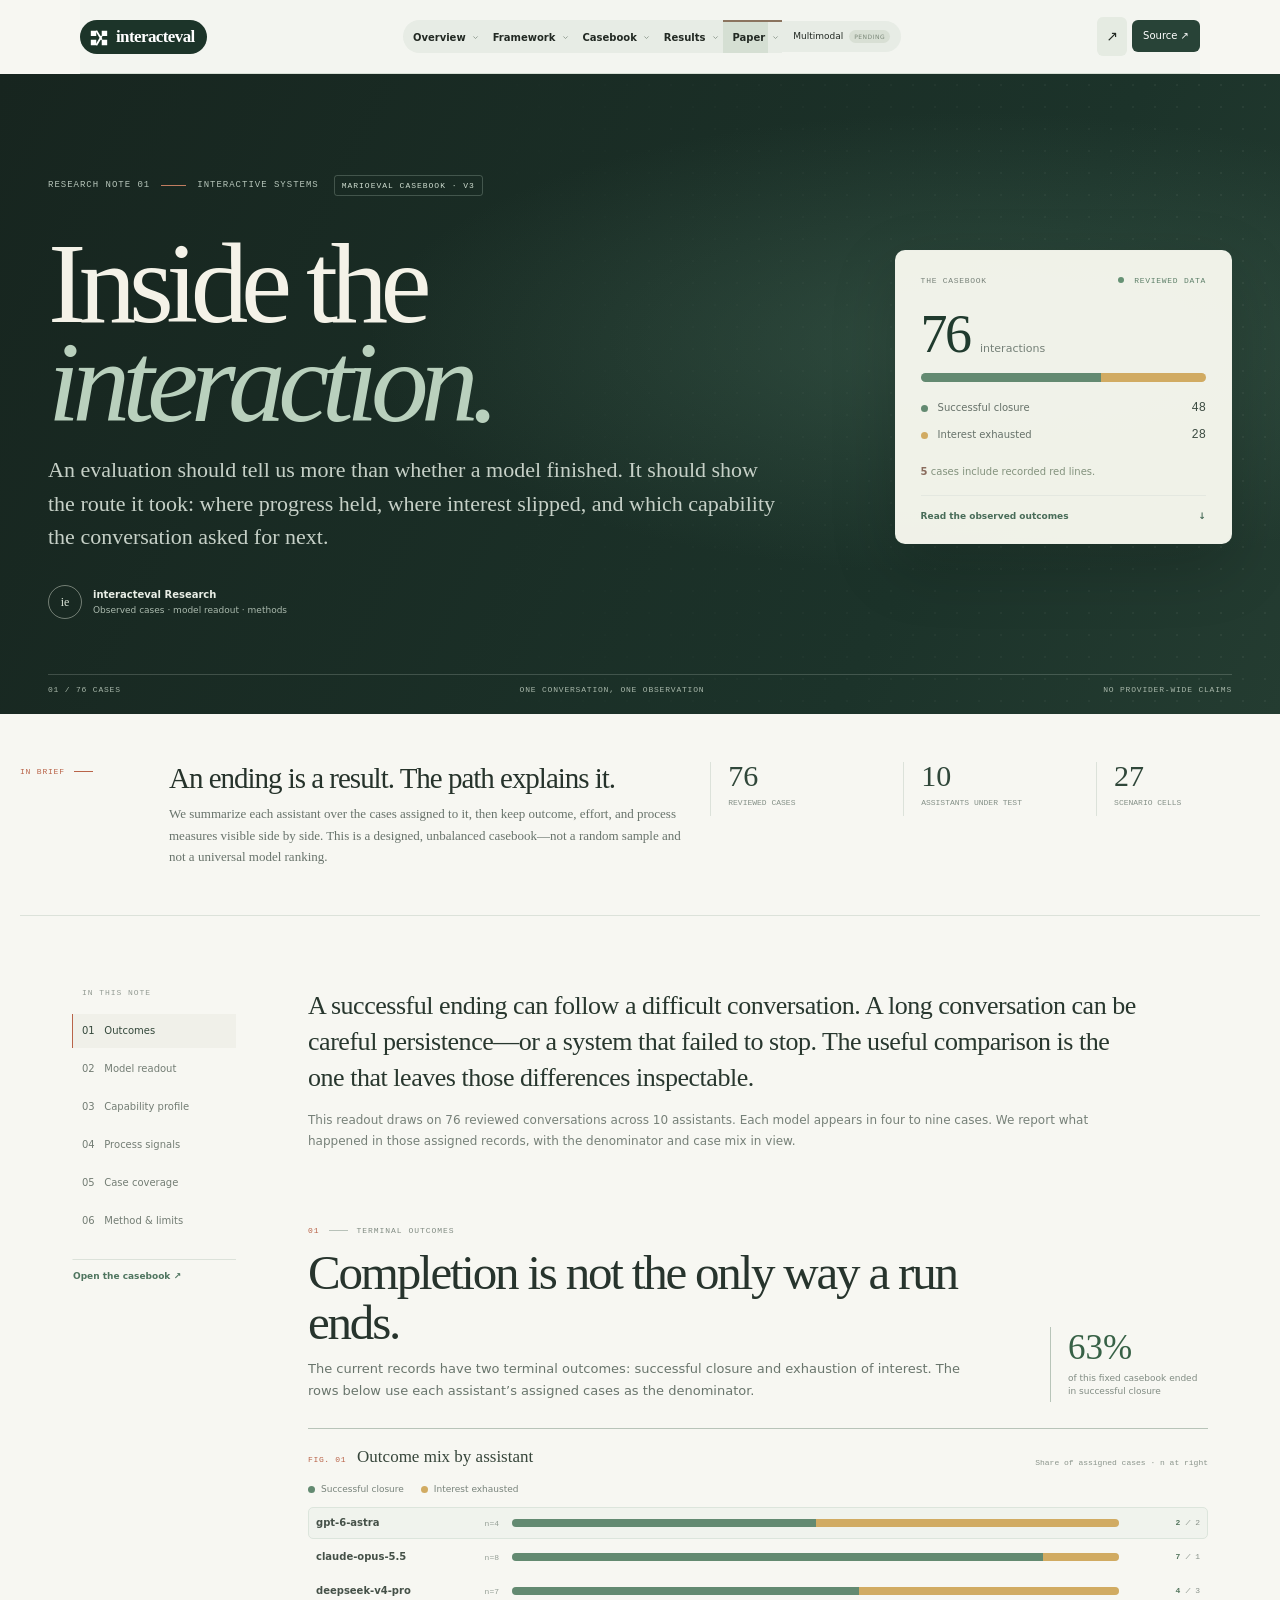
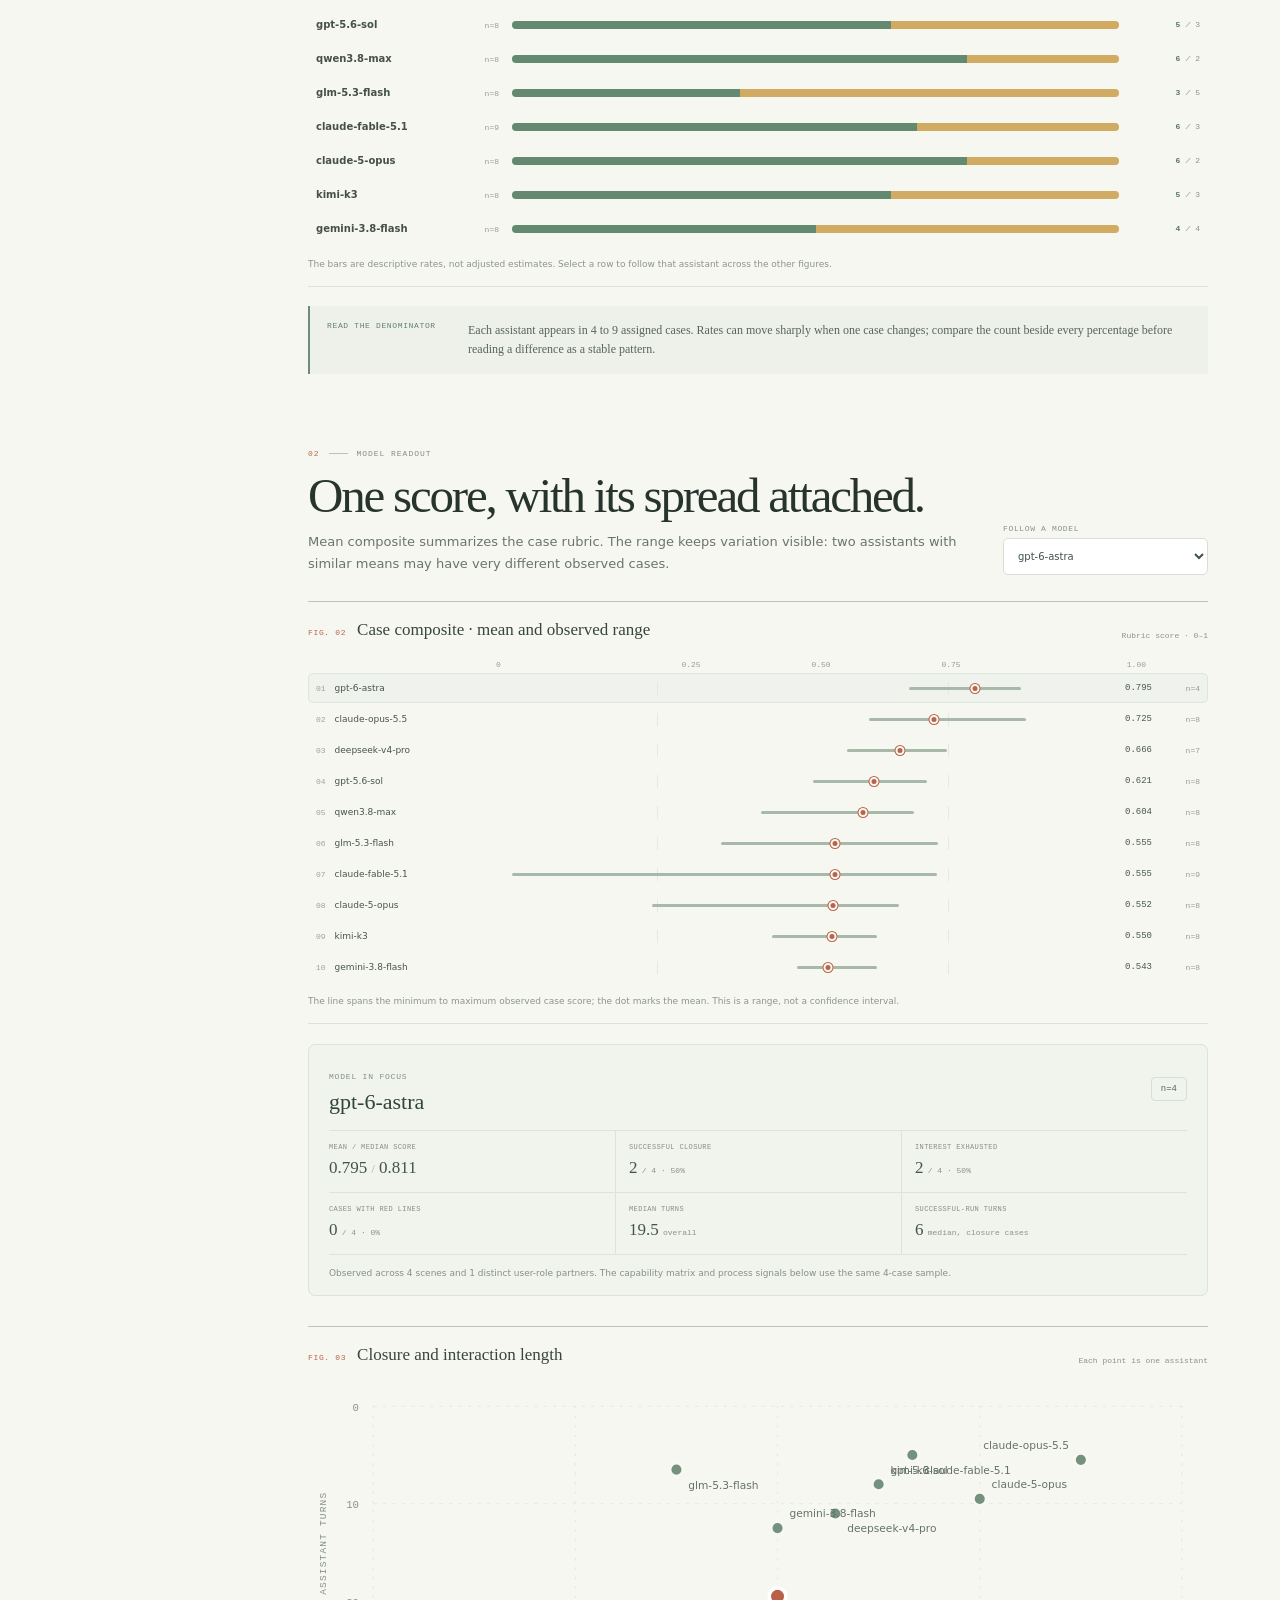
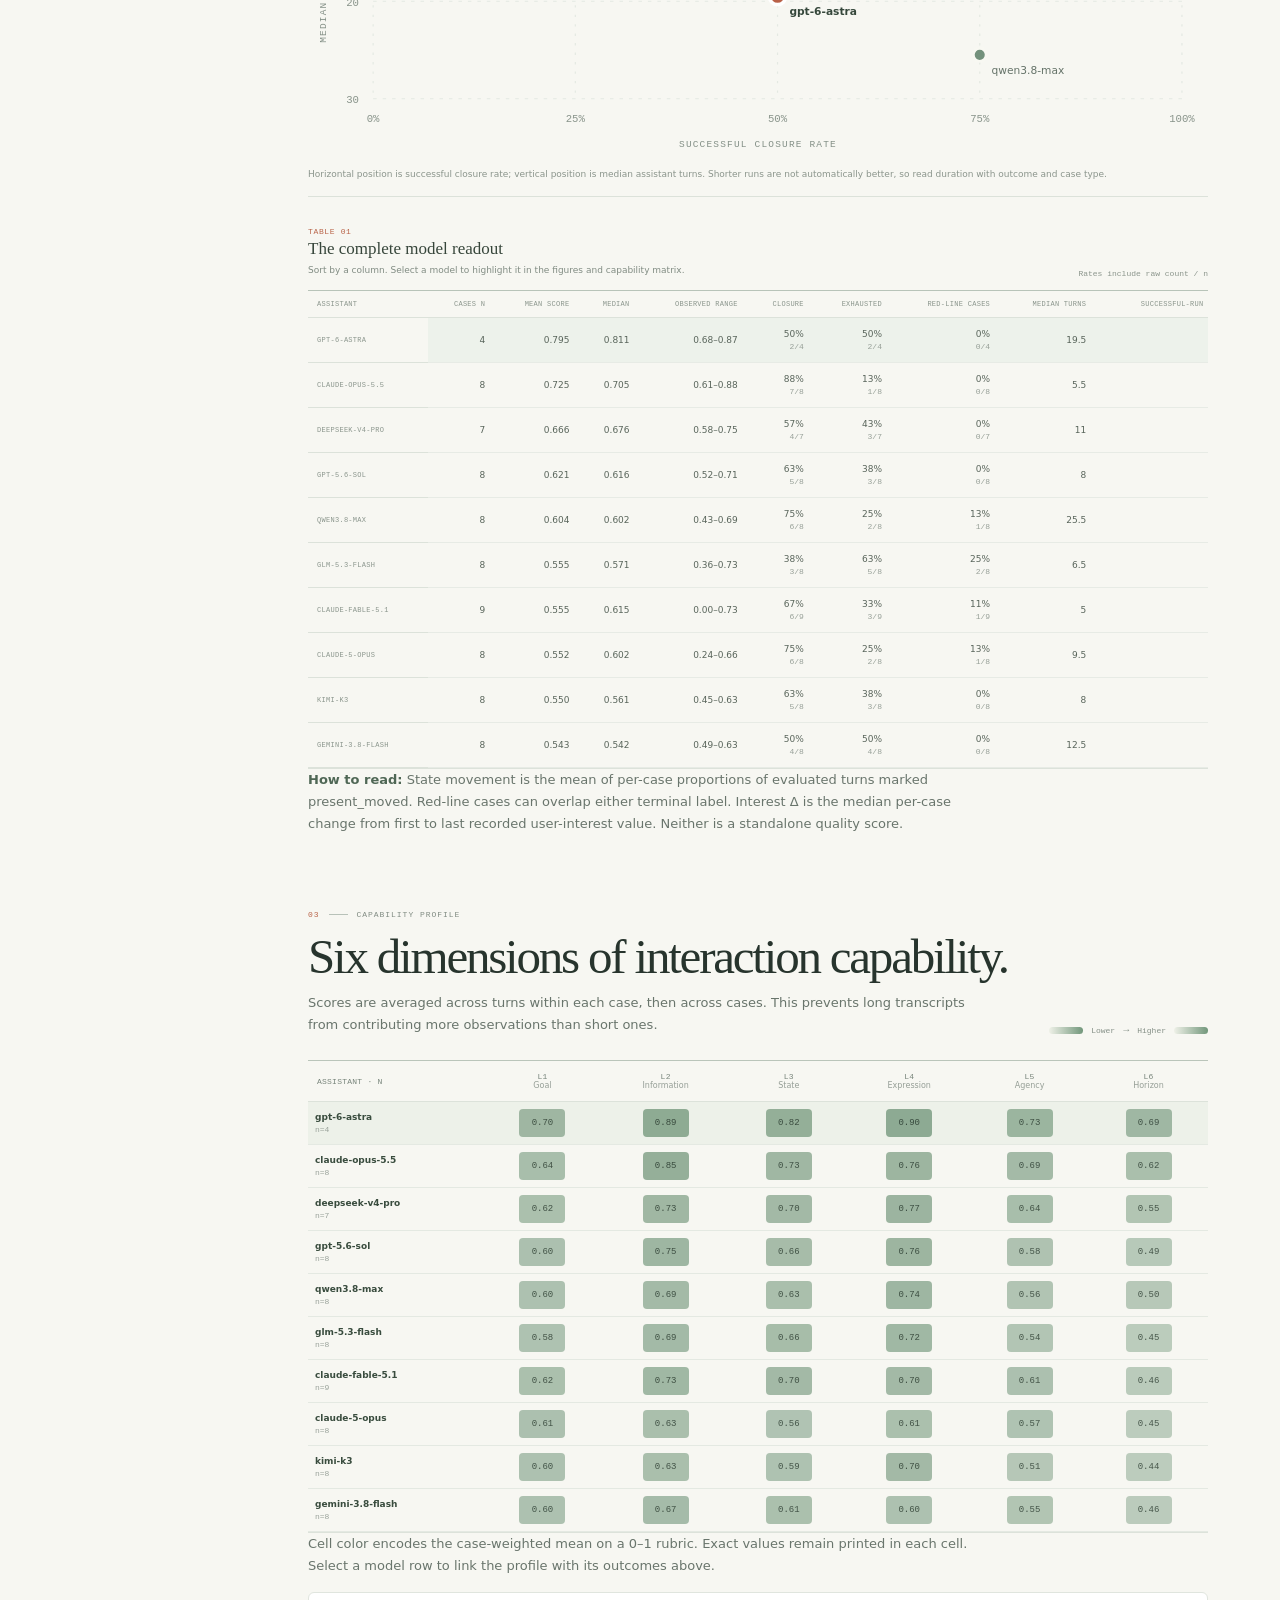
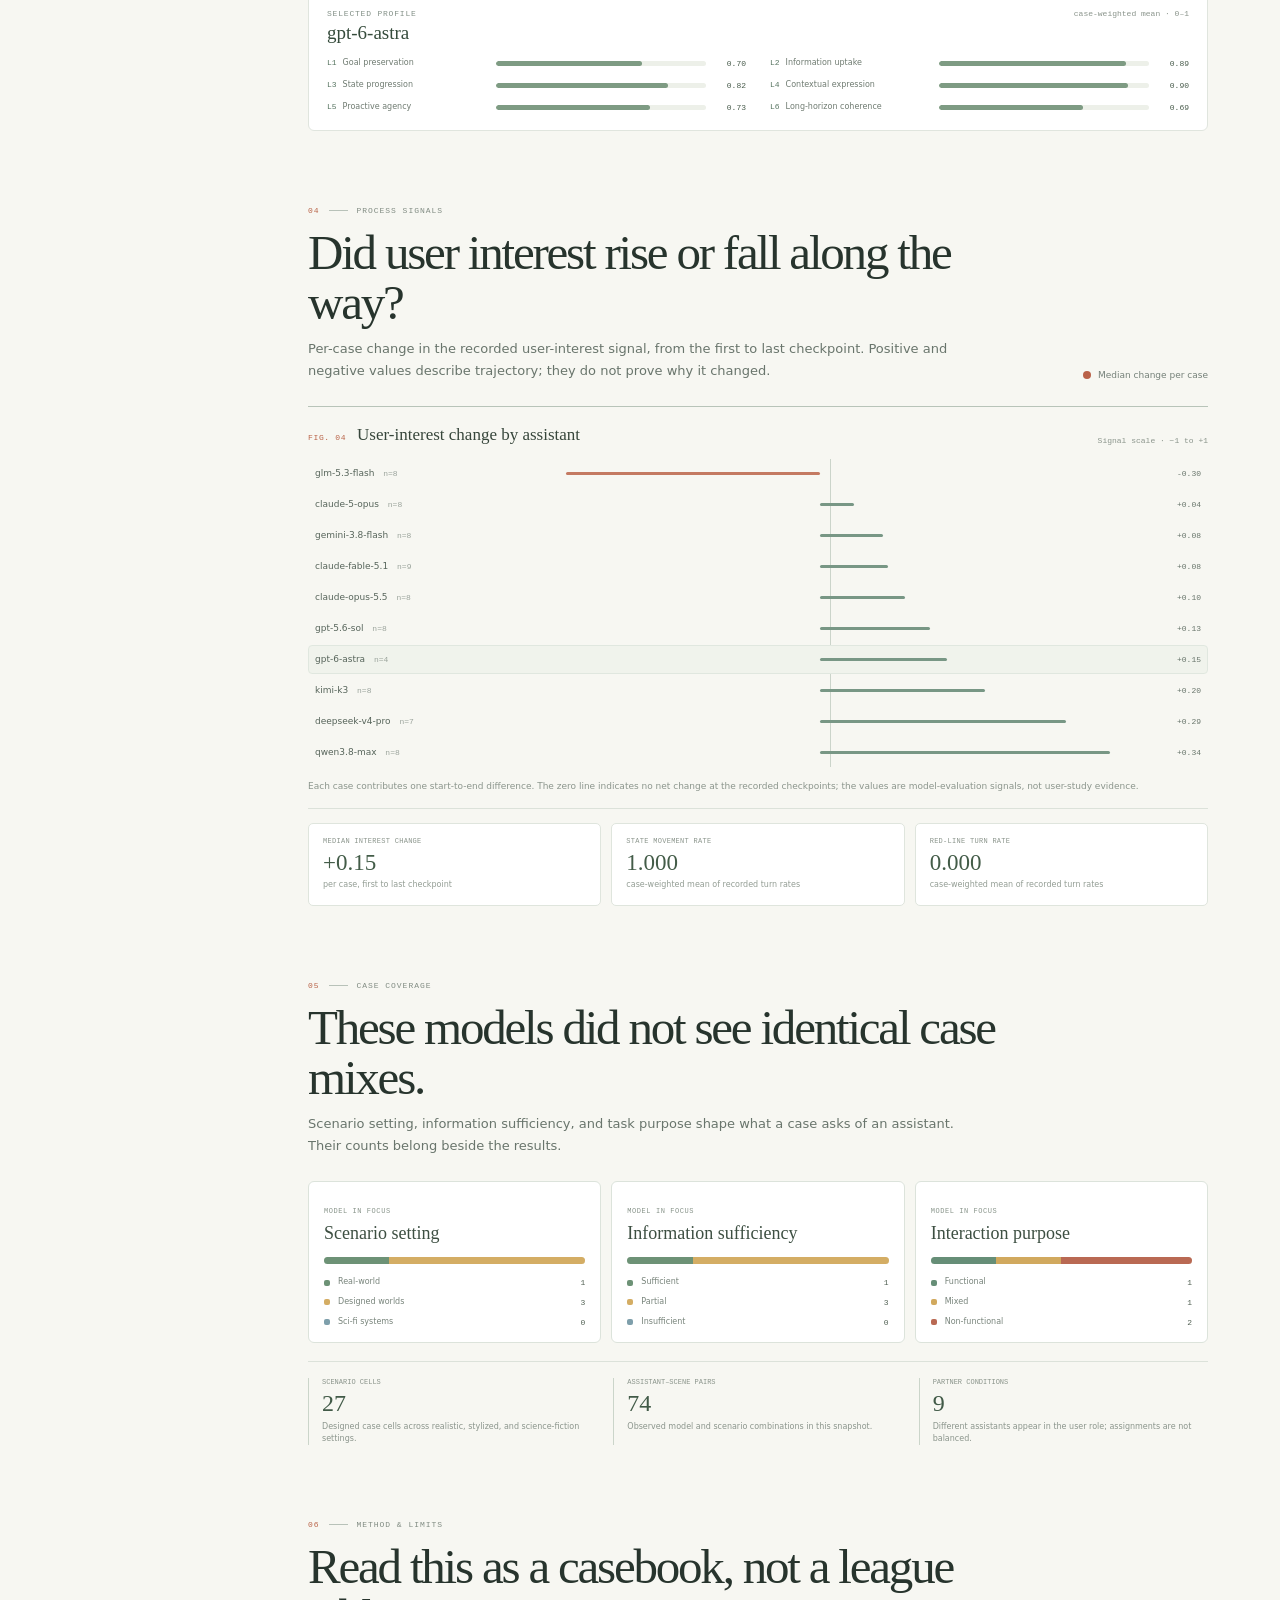
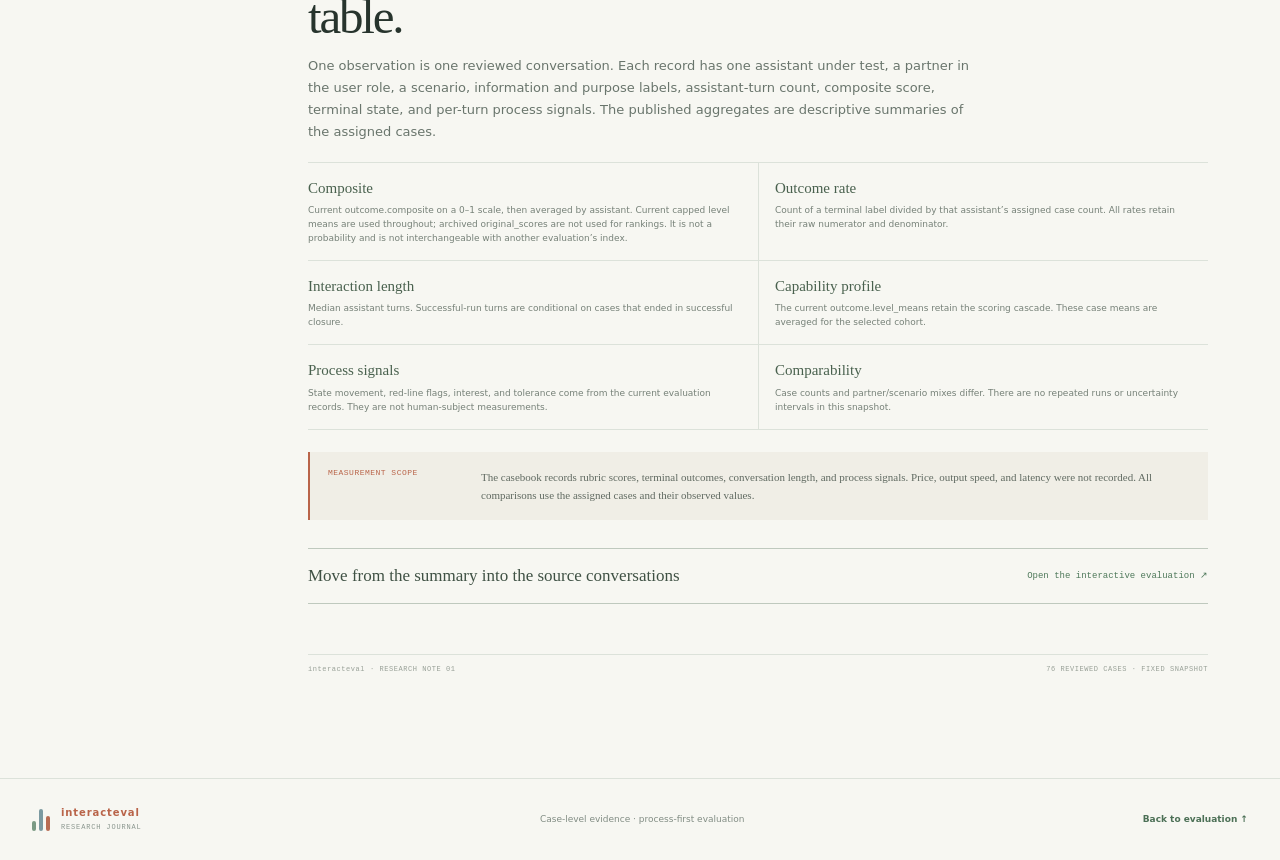
==== commit 10dd1320: "feat(site): align home and navigation with paper" ====
--- a/research.html
+++ b/research.html
@@ -6,7 +6,7 @@
   <meta name="description" content="A data-led research journal for understanding how model conversations succeed, stall and change over time." />
   <meta name="theme-color" content="#f7f7f2" />
   <link rel="icon" href="./assets/favicon.svg" type="image/svg+xml" />
-  <link rel="stylesheet" href="./dashboard.css?v=interacteval-v3-3722b5f9" /><link rel="stylesheet" href="./research.css?v=interacteval-v3-3722b5f9" />
+  <link rel="stylesheet" href="./dashboard.css?v=interacteval-v3-3722b5f9" /><link rel="stylesheet" href="./narrative.css?v=interacteval-project-v2" /><link rel="stylesheet" href="./research.css?v=interacteval-v3-3722b5f9" />
   <title>Inside the interaction — interacteval Research</title>
 </head>
 <body class="journal-page">
@@ -105,7 +105,7 @@
     </div>
   </main>
   <footer class="journal-footer"><a class="journal-brand" href="./index.html"><span class="brand-glyph" aria-hidden="true"><i></i><i></i><i></i></span><span><b>interacteval</b><small>RESEARCH JOURNAL</small></span></a><span>Case-level evidence · process-first evaluation</span><a href="./index.html#architecture">Back to evaluation ↑</a></footer>
-  <script src="./navigation.js?v=interacteval-v3-3722b5f9" defer></script>
+  <script src="./navigation.js?v=interacteval-project-v2" defer></script>
 <script src="./research.js?v=interacteval-v3-3722b5f9" defer></script>
 </body>
 </html>
--- a/narrative.css
+++ b/narrative.css
@@ -0,0 +1,17 @@
+/* Narrative interaction explainer */
+.nav-trigger>a,.nav-trends{display:flex!important;flex-direction:column;align-items:flex-start;justify-content:center;line-height:1.05}.nav-trigger>a small,.nav-trends small{display:block;margin-bottom:3px;color:#8b9b8d;font-size:5.5px;letter-spacing:.75px;font-weight:700}.nav-trigger>a span,.nav-trends span{font-size:9px}.nav-trends{padding:6px 10px!important}.nav-item[data-nav-item=models]{--nav-accent:#476e57}.nav-item[data-nav-item=agents]{--nav-accent:#638d7a}.nav-item[data-nav-item=multimodal]{--nav-accent:#8b9270}.nav-item[data-nav-item=architecture]{--nav-accent:#476c78}.nav-item[data-nav-item=leaderboards]{--nav-accent:#8c765d}.nav-item[data-nav-item=research]{--nav-accent:#766d87}.nav-item .nav-trigger{border-top:2px solid var(--nav-accent)}.nav-item.open .nav-trigger>a small,.nav-trigger>a.active small{color:var(--nav-accent)}.nav-trends{border-top:2px solid #3d634c}.nav-trends.active small{color:#315c43}
+.narrative-layout{display:grid;grid-template-columns:118px minmax(0,1fr);gap:31px}.narrative-main{min-width:0}.reading-map{position:sticky;top:102px;align-self:start;z-index:7;padding:14px 0 20px}.reading-map>span{display:block;margin-bottom:15px;color:#90a08e;font-size:7px;letter-spacing:1.2px}.reading-map button{position:relative;display:grid;grid-template-columns:22px 1fr;gap:5px;width:100%;padding:7px 4px 7px 10px;border:0;border-left:1px solid #ccd8ca;background:transparent;color:#8b9989;text-align:left;font-size:9px;line-height:1.3}.reading-map button:before{position:absolute;left:-2px;top:0;width:3px;height:100%;background:#315840;transform:scaleY(0);transform-origin:top;transition:transform .24s;content:''}.reading-map button b{font-size:7px;font-weight:500;color:#a7b3a5}.reading-map button.active{color:#294634}.reading-map button.active:before{transform:scaleY(1)}.story-section{scroll-margin-top:95px}.story-kicker,.story-heading>span,.section-eyebrow{display:block;color:#718b73;font-size:8px;letter-spacing:1.4px;font-weight:700}.narrative-main .home-hero{grid-template-columns:minmax(0,1.05fr) minmax(360px,.95fr);gap:42px;padding:72px 0 82px;min-height:510px;border-bottom:1px solid #d7e1d4}.narrative-main .home-hero h1{margin-top:17px;font:56px/.98 var(--serif);letter-spacing:-2.3px}.narrative-main .home-hero>div>p{max-width:570px;margin-top:22px;font-size:13px;line-height:1.82}.hero-actions{display:flex;gap:8px;margin-top:26px}.hero-actions a,.hero-actions button{padding:9px 12px;border:1px solid #cfdacf;border-radius:4px;background:#f8faf5;color:#49644d;font-size:9px}.hero-actions button:first-child{background:#294c36;color:#f6f8f2;border-color:#294c36}.response-trajectory{position:relative;align-self:center;min-height:310px;padding:25px;border:1px solid #cfdbce;border-radius:12px;background:linear-gradient(145deg,#f9fbf6 0,#e5ece2 100%);box-shadow:0 28px 70px #243d2b16;overflow:hidden}.response-trajectory:after{position:absolute;inset:0;background-image:linear-gradient(#728a7314 1px,transparent 1px),linear-gradient(90deg,#728a7314 1px,transparent 1px);background-size:32px 32px;transform:perspective(400px) rotateX(58deg) scale(1.35);transform-origin:bottom;content:'';pointer-events:none}.response-slice,.interaction-path{position:relative;z-index:2}.response-slice{display:grid;grid-template-columns:62px 1fr auto;align-items:center;gap:10px;padding-bottom:17px;border-bottom:1px solid #ced9cc}.response-slice span,.interaction-path>span{font-size:7px;letter-spacing:1.1px;color:#6f806c}.response-slice i{display:block;height:2px;background:#91a58d}.response-slice i:after{float:right;width:8px;height:8px;margin-top:-3px;border-radius:50%;background:#355b42;content:''}.response-slice b{font-size:8px;color:#879685;font-weight:500}.interaction-path{margin-top:20px}.interaction-path svg{width:100%;height:185px;overflow:visible}.interaction-path path{fill:none;stroke:url(#trajectory-gradient);stroke-width:3}.interaction-path path.faint{stroke:#73927e;stroke-width:2;opacity:.6}.interaction-path path.faintest{stroke:#96a992;stroke-width:1.5;opacity:.38}.interaction-path circle{fill:#305b40;stroke:#f7faf4;stroke-width:2}.interaction-path g circle{fill:#7c9a7d}.interaction-path>div{display:flex;justify-content:space-between;color:#607760}.interaction-path>div b{font-size:8px;font-weight:500}.theory-section,.measurement-section,.trace-section{padding:82px 0;border-bottom:1px solid #d7e1d4}.story-heading{display:grid;grid-template-columns:150px minmax(320px,1fr) minmax(260px,.65fr);gap:25px;align-items:start;margin-bottom:38px}.story-heading h2{margin:0;font:39px/1.05 var(--serif);letter-spacing:-1.2px;color:#233f2e}.story-heading p{margin:0;color:#728470;font-size:11px;line-height:1.75}.principle-grid{display:grid;grid-template-columns:repeat(3,1fr);gap:12px}.principle-card{position:relative;min-height:330px;padding:22px 20px;border:1px solid #d5dfd1;border-radius:8px;background:#f9faf6;overflow:hidden}.principle-card:nth-child(2){background:#edf3ec}.principle-card:nth-child(3){background:#e7eee8}.principle-index{display:flex;align-items:baseline;gap:9px;font:27px var(--serif);color:#3b5f46}.principle-index span{font:7px var(--sans);letter-spacing:1px;color:#7f927d}.principle-orbit{position:relative;width:100%;height:83px;margin:22px 0 12px}.principle-orbit i{position:absolute;left:50%;top:50%;border:1px solid #8eaa9255;border-radius:50%;transform:translate(-50%,-50%);animation:principle-pulse 4s ease-in-out infinite}.principle-orbit i:nth-child(1){width:42px;height:42px;background:#466c5030}.principle-orbit i:nth-child(2){width:76px;height:44px;animation-delay:.6s}.principle-orbit i:nth-child(3){width:118px;height:66px;animation-delay:1.2s}.principle-card:nth-child(2) .principle-orbit i{border-radius:4px;transform:translate(-50%,-50%) rotate(-7deg)}.principle-card:nth-child(3) .principle-orbit i{border-radius:50% 15% 50% 15%}.principle-card h3{margin:0 0 8px;font:24px var(--serif);color:#2e4b37}.principle-card code{display:inline-block;padding:5px 7px;background:#e9efe6;color:#3c6549;font:10px var(--sans)}.principle-card p{margin:13px 0;color:#71806e;font-size:10px;line-height:1.7}.principle-flow{position:absolute;left:20px;bottom:18px;font-size:8px;color:#738b72;letter-spacing:.4px}@keyframes principle-pulse{0%,100%{opacity:.5;transform:translate(-50%,-50%) scale(.95)}50%{opacity:1;transform:translate(-50%,-50%) scale(1.04)}}
+.architecture-flow{display:grid;grid-template-columns:1fr 34px 1fr 34px 1fr 34px 1fr;align-items:stretch;gap:0}.architecture-flow article{position:relative;min-width:0;padding:21px 17px;border:1px solid #d3dfd1;background:#fafbf7}.architecture-flow article:nth-of-type(3),.architecture-flow article:nth-of-type(4){background:#eaf1e8}.architecture-flow article>span{font-size:7px;color:#789079;letter-spacing:1px}.architecture-flow h3{margin:13px 0 7px;font:21px var(--serif)}.architecture-flow code{color:#3f684a;font-size:9px}.architecture-flow p{margin:13px 0 0;color:#778675;font-size:9px;line-height:1.7}.architecture-arrow{align-self:center;text-align:center;color:#75907a;font:20px var(--serif);font-style:normal}.architecture-loop{display:flex;align-items:center;gap:12px;margin-top:14px;padding:12px 15px;border:1px dashed #aebfab;border-radius:7px;background:#f1f5ed;color:#6f826d;font-size:8px}.architecture-loop>span{letter-spacing:1px}.architecture-loop>b{display:grid;place-items:center;width:37px;height:37px;border-radius:50%;background:#345b42;color:#fff;font:15px var(--serif)}.architecture-loop i{position:relative;padding:5px 8px;background:#e4ebe0;font-style:normal}.architecture-loop i:after{margin-left:10px;content:'→';color:#8b9d88}.architecture-loop strong{margin-left:auto;color:#31563e;font-weight:600}.trace-heading{grid-template-columns:1fr 345px}.trace-heading>div>p{max-width:620px}.case-trace-select{display:grid;gap:7px;color:#799077;font-size:7px;letter-spacing:1px}.case-trace-select select{width:100%;padding:11px;border:1px solid #cfdbcc;border-radius:5px;background:#fafcf8;color:#34533d;font-size:10px;letter-spacing:0}.interaction-lab{border:1px solid #cdd9ca;border-radius:10px;background:#f9fbf7;box-shadow:0 22px 60px #2b4b3211;overflow:hidden}.flow-loading{display:grid;place-items:center;min-height:420px;color:#738672}.flow-case-head{display:flex;justify-content:space-between;gap:25px;padding:20px 22px;border-bottom:1px solid #d9e2d6;background:#eef4eb}.flow-case-head>div>span{font-size:7px;color:#769078;letter-spacing:1.1px}.flow-case-head h3{margin:7px 0 3px;font:21px var(--serif)}.flow-case-head p{margin:0;color:#899886;font-size:8px}.flow-case-facts{display:flex;align-items:center;gap:19px}.flow-case-facts span{font-size:7px;color:#81917f}.flow-case-facts b{display:block;margin-top:4px;color:#36543d;font-size:9px}.flow-stage{position:relative;display:grid;grid-template-columns:repeat(5,1fr);gap:14px;padding:35px 28px 28px;background:linear-gradient(180deg,#fbfcf8,#f1f5ee)}.flow-track{position:absolute;left:10%;right:10%;top:77px;height:3px;background:#d5dfd2;overflow:hidden}.flow-track i{position:absolute;top:-2px;width:19px;height:7px;border-radius:6px;background:#638a70;opacity:.7;animation:flow-packet 4.2s linear infinite}.flow-track i:nth-child(2){animation-delay:1.35s}.flow-track i:nth-child(3){animation-delay:2.7s}@keyframes flow-packet{from{left:-5%}to{left:105%}}.flow-node{position:relative;z-index:2;display:grid;justify-items:center;gap:6px;padding:0;border:0;background:transparent;color:#839181}.flow-node small{font-size:7px;letter-spacing:.7px}.flow-node strong{display:grid;place-items:center;width:55px;height:55px;border:1px solid #b8c8b5;border-radius:50%;background:#f9fbf6;color:#496951;font:23px var(--serif);box-shadow:0 0 0 7px #f0f5ed;transition:.2s}.flow-node span{font-size:8px}.flow-node:hover strong,.flow-node.active strong{transform:translateY(-4px);border-color:#315b42;background:#315b42;color:#fff;box-shadow:0 7px 0 #d6e2d3}.flow-node.active{color:#31573e}.flow-detail{min-height:280px;padding:25px 28px;border-top:1px solid #d8e2d5;background:#fff}.flow-detail-kicker{font-size:7px;letter-spacing:1.2px;color:#748b73}.flow-detail h4{margin:9px 0 18px;font:27px var(--serif);color:#294532}.flow-detail>p{max-width:850px;color:#6d806c;font-size:11px;line-height:1.75}.flow-detail>small{display:block;margin-top:11px;color:#94a093;font-size:8px}.flow-quotes{display:grid;grid-template-columns:1fr 1fr;gap:12px}.flow-quotes blockquote{margin:0;padding:15px;border-left:3px solid #719276;background:#f3f6f0;color:#5b705e;font-size:10px;line-height:1.7}.flow-quotes blockquote b{display:block;margin-bottom:6px;color:#34543d;font-size:8px}.latent-slots{display:flex;flex-wrap:wrap;gap:7px;margin-bottom:17px}.latent-slots span{padding:7px 9px;border:1px solid #d4dfd1;border-radius:4px;background:#f2f6ef;color:#5f745e;font-size:9px}.latent-slots b{margin-right:7px;color:#304f38;font-weight:600}.future-paths,.judgment-levels{display:grid;gap:10px;max-width:720px}.future-paths>div,.judgment-levels>div{display:grid;grid-template-columns:125px 1fr 45px;align-items:center;gap:12px;color:#647962;font-size:9px}.future-paths i,.judgment-levels i{display:block;height:7px;background:#e6ece2;border-radius:5px;overflow:hidden}.future-paths em,.judgment-levels em{display:block;height:100%;background:#648b70}.path-maintain em{background:#9b9272}.path-degrade em{background:#a97869}.future-paths b,.judgment-levels b{text-align:right;color:#31553d;font-variant-numeric:tabular-nums}.agency-readout{display:grid;grid-template-columns:180px 1fr;gap:15px;max-width:650px}.agency-readout>strong{display:grid;place-items:center;min-height:90px;background:#315a41;color:#fff;font:19px var(--serif);letter-spacing:.4px}.agency-readout>span{padding:16px;border:1px solid #d7e1d3;color:#7a8977;font-size:9px;line-height:1.7}.agency-readout b{color:#36583f;font:20px var(--serif)}.judgment-summary{display:flex;gap:10px;margin-top:20px}.judgment-summary span{padding:8px 11px;background:#edf3ea;color:#738470;font-size:8px}.judgment-summary b{margin-left:6px;color:#31543d;font-size:11px}.flow-controls{display:grid;grid-template-columns:34px 1fr 260px;align-items:center;gap:15px;padding:14px 22px;border-top:1px solid #d8e2d5;background:#eef3eb}.flow-play{display:grid;place-items:center;width:32px;height:32px;border:0;border-radius:50%;background:#315a41;color:#fff;font-size:11px}.flow-controls label{display:grid;grid-template-columns:30px 1fr 42px;align-items:center;gap:8px;color:#7c8e79;font-size:7px}.flow-controls input{width:100%;accent-color:#315a41}.flow-controls output{text-align:right;color:#60765f;font-size:9px}.scale-note{display:flex;justify-content:space-between;gap:20px;margin-top:10px;color:#849482;font-size:8px}.scale-note i{display:inline-block;width:22px;height:4px;margin-right:6px;background:linear-gradient(90deg,#e3ebe0,#3c6a4c);vertical-align:middle}.results-intro{padding:75px 0 30px}.architecture-theory .principle-card{min-height:300px}.architecture-system .architecture-flow{margin-top:25px}.section-eyebrow{margin-bottom:9px}
+@media(max-width:1100px){.narrative-layout{grid-template-columns:94px minmax(0,1fr);gap:22px}.narrative-main .home-hero{grid-template-columns:1fr;min-height:0}.response-trajectory{max-width:650px;width:100%}.story-heading{grid-template-columns:115px 1fr}.story-heading>p{grid-column:2}.architecture-flow{grid-template-columns:1fr 22px 1fr}.architecture-flow article:nth-of-type(3){margin-top:15px}.architecture-flow .architecture-arrow:nth-of-type(2){display:none}.architecture-flow article:nth-of-type(3){grid-column:1}.architecture-flow .architecture-arrow:nth-of-type(3){grid-column:2}.architecture-flow article:nth-of-type(4){grid-column:3}.trace-heading{grid-template-columns:1fr}.case-trace-select{max-width:480px}.flow-case-head{align-items:flex-start}.flow-case-facts{flex-wrap:wrap}.nav-trigger>a small,.nav-trends small{display:none}.nav-trigger>a span,.nav-trends span{font-size:8px}}
+@media(max-width:700px){.narrative-layout{display:block}.reading-map{position:sticky;top:101px;display:flex;gap:4px;overflow:auto;margin:0 -15px;padding:8px 15px;background:#f3f5f0ee;backdrop-filter:blur(8px)}.reading-map>span{display:none}.reading-map button{flex:none;display:flex;gap:5px;width:auto;padding:6px 9px;border:1px solid #d6e0d2;border-radius:20px;background:#f7f9f4;font-size:8px}.reading-map button:before{display:none}.reading-map button.active{background:#315840;color:#fff}.reading-map button.active b{color:#dfe9dd}.narrative-main .home-hero{padding:45px 0 52px}.narrative-main .home-hero h1{font-size:43px;letter-spacing:-1.6px}.narrative-main .home-hero>div>p{font-size:11px}.response-trajectory{min-height:260px;padding:18px}.interaction-path svg{height:150px}.theory-section,.measurement-section,.trace-section{padding:55px 0}.story-heading{display:block;margin-bottom:25px}.story-heading h2{margin:13px 0 15px;font-size:34px}.principle-grid{grid-template-columns:1fr}.principle-card{min-height:285px}.principle-orbit{height:65px;margin:15px 0}.architecture-flow{display:grid;grid-template-columns:1fr;gap:8px}.architecture-flow article,.architecture-flow article:nth-of-type(3),.architecture-flow article:nth-of-type(4){grid-column:auto;margin:0}.architecture-arrow{transform:rotate(90deg)}.architecture-flow .architecture-arrow:nth-of-type(2){display:block}.architecture-loop{flex-wrap:wrap}.architecture-loop strong{width:100%;margin:0;text-align:right}.trace-heading{display:grid}.flow-case-head{display:grid}.flow-case-facts{display:grid;grid-template-columns:repeat(3,1fr);gap:8px}.flow-stage{grid-template-columns:repeat(5,75px);overflow-x:auto;padding:32px 20px 25px}.flow-track{left:55px;right:auto;width:330px}.flow-detail{min-height:360px;padding:20px}.flow-quotes{grid-template-columns:1fr}.future-paths>div,.judgment-levels>div{grid-template-columns:85px 1fr 35px}.agency-readout{grid-template-columns:1fr}.flow-controls{grid-template-columns:34px 1fr}.flow-controls output{grid-column:1/-1;text-align:left}.scale-note{display:grid}.results-intro{padding-top:55px}.nav-trigger>a span,.nav-trends span{font-size:8px}.nav-trends{padding:6px 8px!important}}
+@media(prefers-reduced-motion:reduce){.principle-orbit i,.flow-track i{animation:none}}
+
+/* Paper-led project navigation and concise home overview */
+.nav-item[data-nav-item=overview]{--nav-accent:#315b43}.nav-item[data-nav-item=framework]{--nav-accent:#557868}.nav-item[data-nav-item=casebook]{--nav-accent:#6f8672}.nav-item[data-nav-item=results]{--nav-accent:#6f667d}.nav-item[data-nav-item=paper]{--nav-accent:#8b745f}.nav-item .nav-trigger{border-top:2px solid transparent}.nav-item.open .nav-trigger,.nav-item .nav-trigger:has(>a.active){border-top-color:var(--nav-accent)}.nav-trigger>a{display:flex!important;flex-direction:row!important;align-items:center!important;justify-content:center;min-height:31px;line-height:1.1}.nav-trigger>a span{font-size:10px!important;font-weight:600}.nav-utility{display:flex!important;align-items:center;gap:6px;padding:8px 11px!important;border-radius:0 20px 20px 0!important;background:#e7ece5!important;font-size:9px!important}.nav-utility small{padding:2px 5px;border-radius:8px;background:#d8dfd4;color:#7b8879;font-size:6px;letter-spacing:.5px;text-transform:uppercase}.nav-utility:hover,.nav-utility.active{background:#d5dfd3!important}.nav-menu-label{font-size:20px}.nav-menu-links>p{max-width:220px;font-size:9.5px}.nav-menu a{font-size:11px}
+.narrative-main .home-hero{min-height:540px}.narrative-main .home-hero h1{font-size:60px;line-height:.96}.project-facts{display:grid;grid-template-columns:repeat(3,1fr);gap:1px;max-width:540px;margin-top:32px;border:1px solid #d5dfd2;background:#d5dfd2}.project-facts span{display:flex;align-items:center;gap:8px;padding:11px 12px;background:#f5f8f2;color:#788975;font-size:8px}.project-facts b{color:#31573f;font:22px var(--serif)}
+.capability-chain{display:grid;grid-template-columns:145px repeat(6,minmax(0,1fr));gap:1px;margin-top:24px;border:1px solid #d4dfd1;background:#d4dfd1}.capability-chain>span{display:flex;align-items:center;padding:14px;color:#6d826e;background:#eef3eb;font-size:7px;letter-spacing:1.1px}.capability-chain>div{display:grid;align-content:start;min-height:96px;padding:13px 10px;background:#f9fbf7}.capability-chain b{font:20px var(--serif);color:#315a40}.capability-chain em{margin-top:8px;color:#526b56;font-size:8px;font-style:normal;line-height:1.35}.capability-chain small{margin-top:7px;color:#94a091;font-size:6.5px;line-height:1.25;text-transform:uppercase;letter-spacing:.4px}.capability-chain>div:nth-of-type(3),.capability-chain>div:nth-of-type(4){background:#f0f4ee}.capability-chain>div:nth-of-type(5),.capability-chain>div:nth-of-type(6){background:#e8efe8}
+.results-intro{padding:78px 0 38px;border-bottom:0}.study-findings{display:grid;grid-template-columns:repeat(3,1fr);gap:11px}.study-findings article{min-height:170px;padding:20px;border:1px solid #d4dfd1;background:#f8faf6}.study-findings article:nth-child(2){background:#edf3ec}.study-findings article:nth-child(3){background:#e7eee8}.study-findings strong{display:block;color:#294d37;font:31px var(--serif);letter-spacing:-.8px}.study-findings span{display:block;margin-top:5px;color:#667d68;font-size:8px;letter-spacing:.8px;text-transform:uppercase}.study-findings p{margin:26px 0 0;color:#7a8a78;font-size:9px;line-height:1.65}.archive-heading{display:grid;grid-template-columns:1fr minmax(260px,.6fr);gap:25px;align-items:end;margin:0 0 22px}.archive-heading span{color:#748b73;font-size:7px;font-weight:700;letter-spacing:1.2px}.archive-heading h2{margin:8px 0 0;color:#294532;font:29px var(--serif)}.archive-heading p{margin:0;color:#7a8a78;font-size:10px;line-height:1.7}.result-actions{display:grid;grid-template-columns:repeat(4,1fr);gap:8px;margin-top:14px}.result-actions a{padding:12px;border:1px solid #d5dfd2;background:#f5f8f2;color:#49644d;font-size:9px}.result-actions a:hover{background:#e8efe5}.narrative-main .home-overview{padding-bottom:70px;margin-bottom:0}
+@media(max-width:1100px){.capability-chain{grid-template-columns:repeat(3,1fr)}.capability-chain>span{grid-column:1/-1}.result-actions{grid-template-columns:1fr 1fr}.nav-trigger>a span{font-size:9px!important}.nav-utility{font-size:8px!important}}
+@media(max-width:700px){.narrative-main .home-hero h1{font-size:45px}.project-facts{grid-template-columns:1fr}.project-facts span{padding:8px 10px}.capability-chain{grid-template-columns:1fr 1fr}.study-findings{grid-template-columns:1fr}.study-findings article{min-height:135px}.archive-heading{grid-template-columns:1fr}.result-actions{grid-template-columns:1fr}.nav-utility{border-radius:4px!important}.nav-utility small{display:none}.narrative-main .home-overview{padding-bottom:45px}}
+.scenario-facets{display:grid;grid-template-columns:repeat(3,1fr) 190px;gap:8px;margin-top:24px}.scenario-facets article,.scenario-facets>strong{padding:18px;border:1px solid #d4dfd1;background:#f6f9f3}.scenario-facets article>span{color:#768c75;font-size:7px;letter-spacing:.9px}.scenario-facets h3{margin:13px 0 7px;font:20px var(--serif);color:#2f5039}.scenario-facets p{margin:0;color:#788978;font-size:9px;line-height:1.6}.scenario-facets>strong{display:grid;place-content:center;background:#315a41;color:#eaf1e7;font:14px/1.6 var(--sans);text-align:center}.scenario-facets>strong b{font:25px var(--serif)}
+@media(max-width:900px){.scenario-facets{grid-template-columns:1fr 1fr}.scenario-facets>strong{min-height:120px}}@media(max-width:560px){.scenario-facets{grid-template-columns:1fr}}
